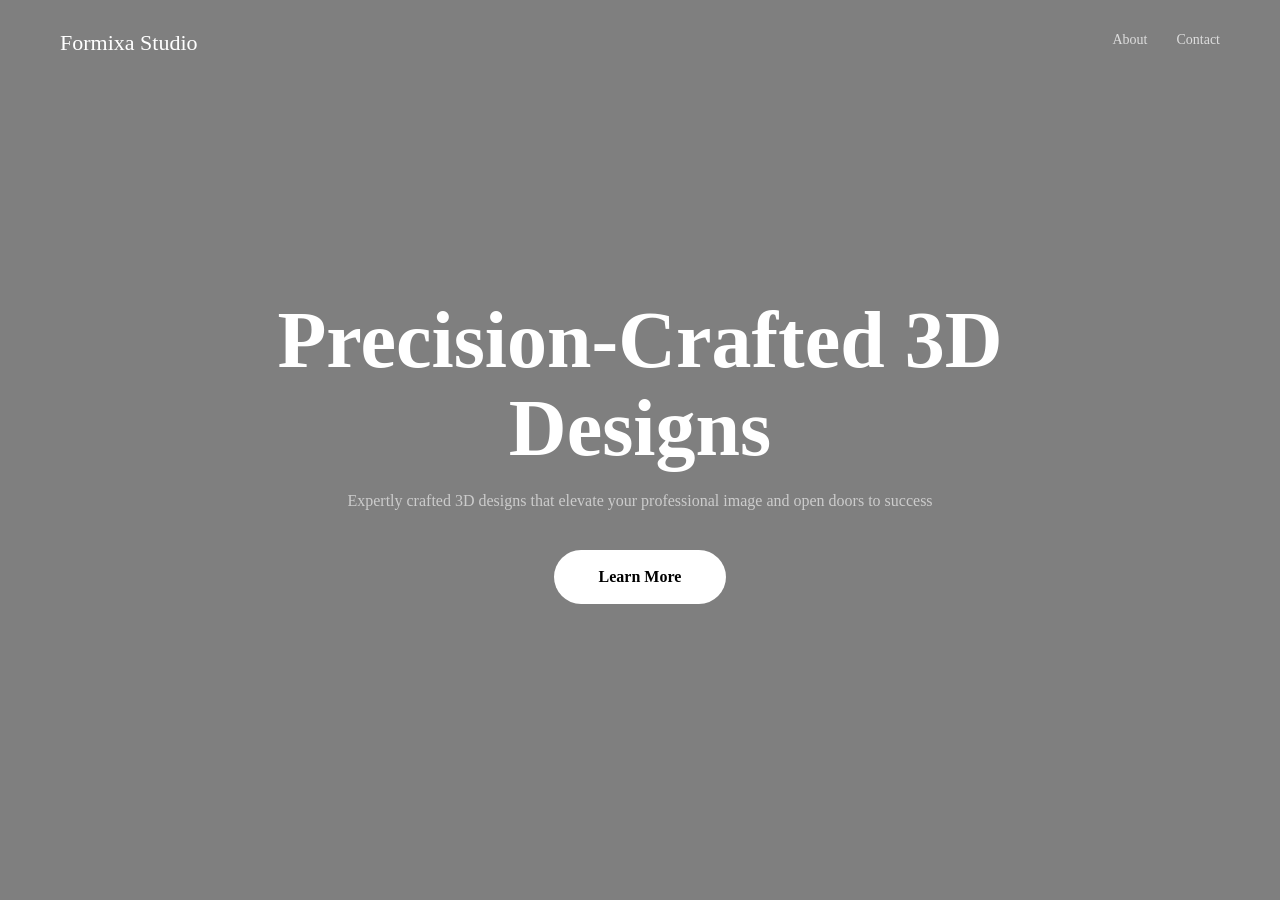
==== index.html @ 7e994969 "Update index.html" ====
<!DOCTYPE html>
<html lang="en">
<head>
<meta charset="UTF-8">
<meta name="viewport" content="width=device-width, initial-scale=1.0">
<title>Formixa Studio</title>

<style>
* {
    margin: 0;
    padding: 0;
    box-sizing: border-box;
}

body {
    font-family: 'Georgia', serif;
    color: white;
}

/* NAVBAR */
nav {
    position: absolute;
    top: 0;
    width: 100%;
    padding: 30px 60px;
    display: flex;
    justify-content: space-between;
    z-index: 10;
}

nav h1 {
    font-size: 22px;
    font-weight: 400;
}

nav a {
    margin-left: 25px;
    text-decoration: none;
    color: #ddd;
    font-size: 14px;
}

/* HERO SECTION */
.hero {
    height: 100vh;
    background: url("https://images.unsplash.com/photo-1618005182384-a83a8bd57fbe") no-repeat center/cover;
    position: relative;
}

/* Overlay عشان اللون الغامق */
.hero::after {
    content: "";
    position: absolute;
    inset: 0;
    background: rgba(0,0,0,0.5);
}

/* CONTENT */
.content {
    position: relative;
    z-index: 2;
    height: 100%;
    display: flex;
    flex-direction: column;
    justify-content: center;
    align-items: center;
    text-align: center;

    padding: 20px;
}

.content h2 {
    font-size: 80px;
    line-height: 1.1;
    max-width: 900px;
}

.content p {
    margin-top: 20px;
    color: #ccc;
    font-size: 16px;
}

/* BUTTON */
.btn {
    margin-top: 40px;
    padding: 18px 45px;
    background: white;
    color: black;
    border-radius: 40px;
    text-decoration: none;
    font-weight: bold;
    transition: 0.3s;
}

.btn:hover {
    background: #ddd;
}
</style>

</head>

<body>

<nav>
    <h1>Formixa Studio</h1>

    <div>
        <a href="#">About</a>
        <a href="#">Contact</a>
    </div>
</nav>

<section class="hero">
    <div class="content">
        <h2>Precision-Crafted 3D Designs</h2>
        <p>Expertly crafted 3D designs that elevate your professional image and open doors to success</p>
        <a href="#" class="btn">Learn More</a>
    </div>
</section>

</body>
</html>
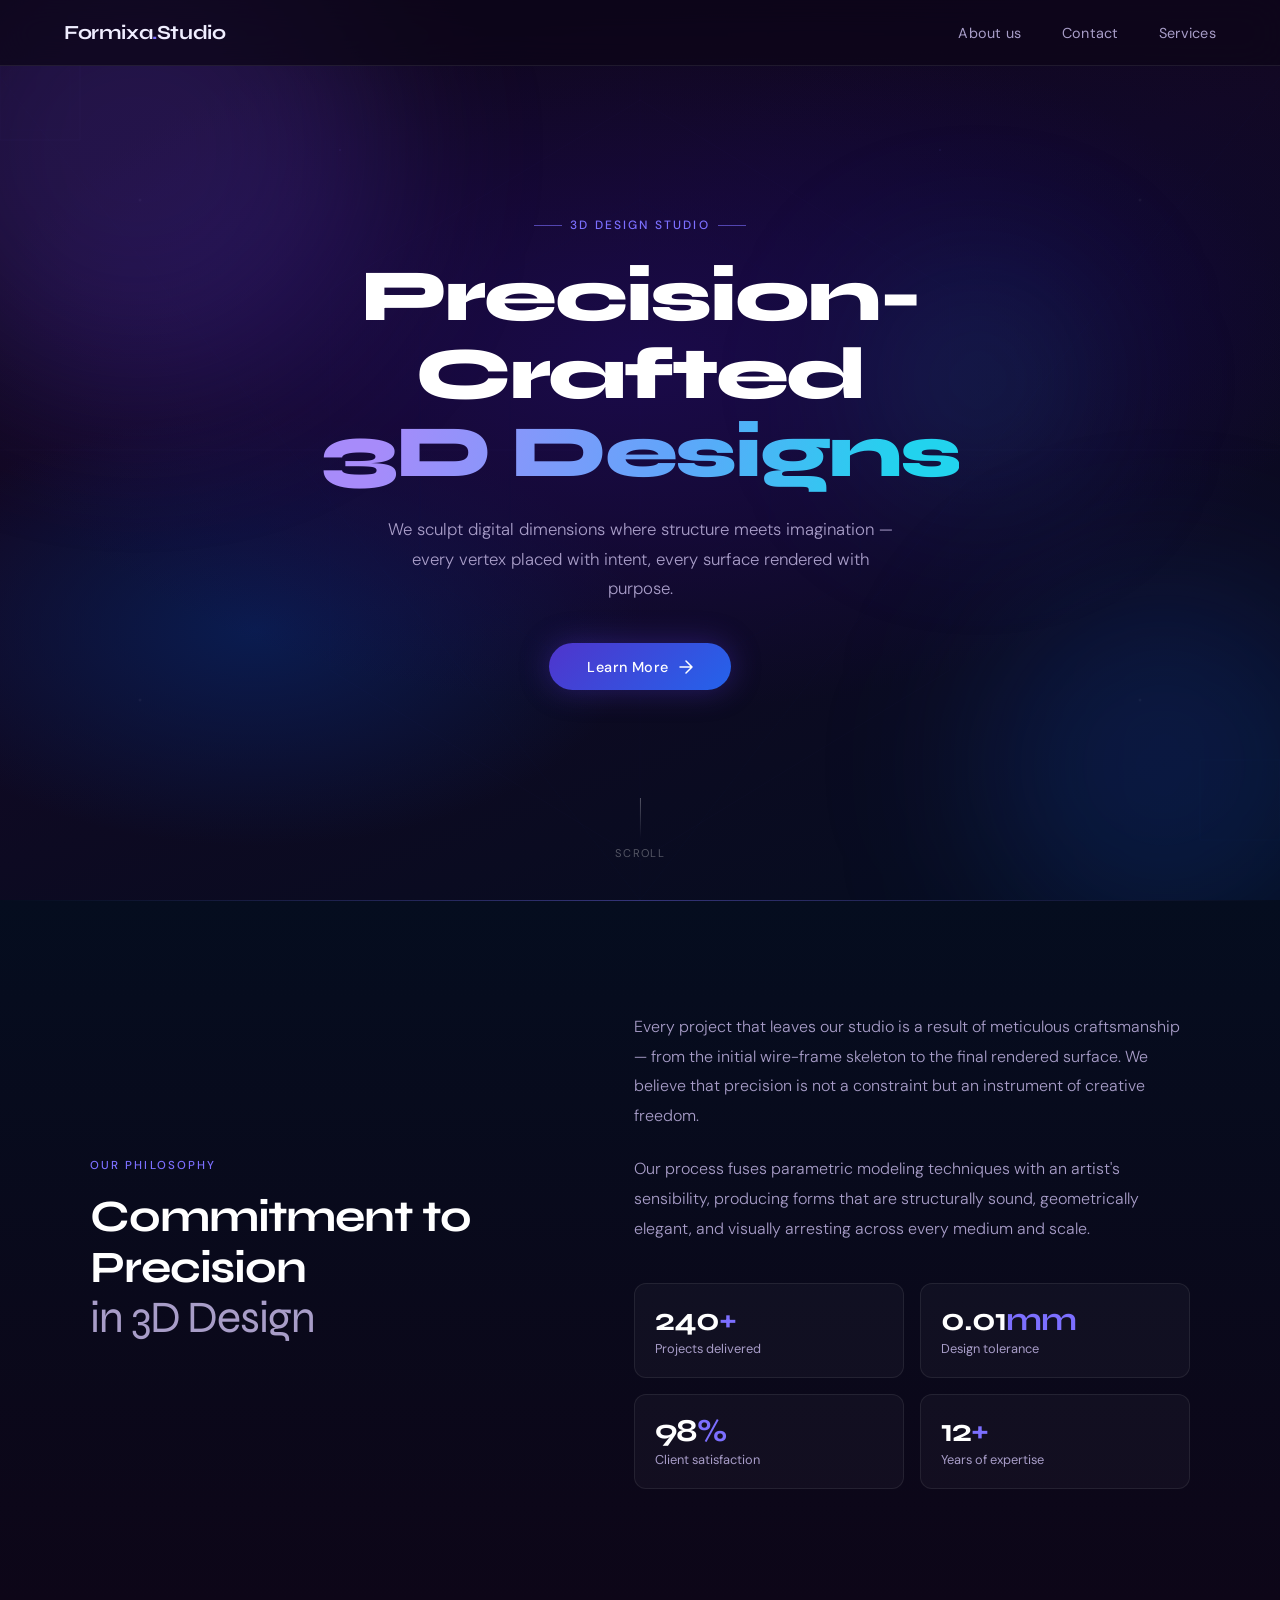
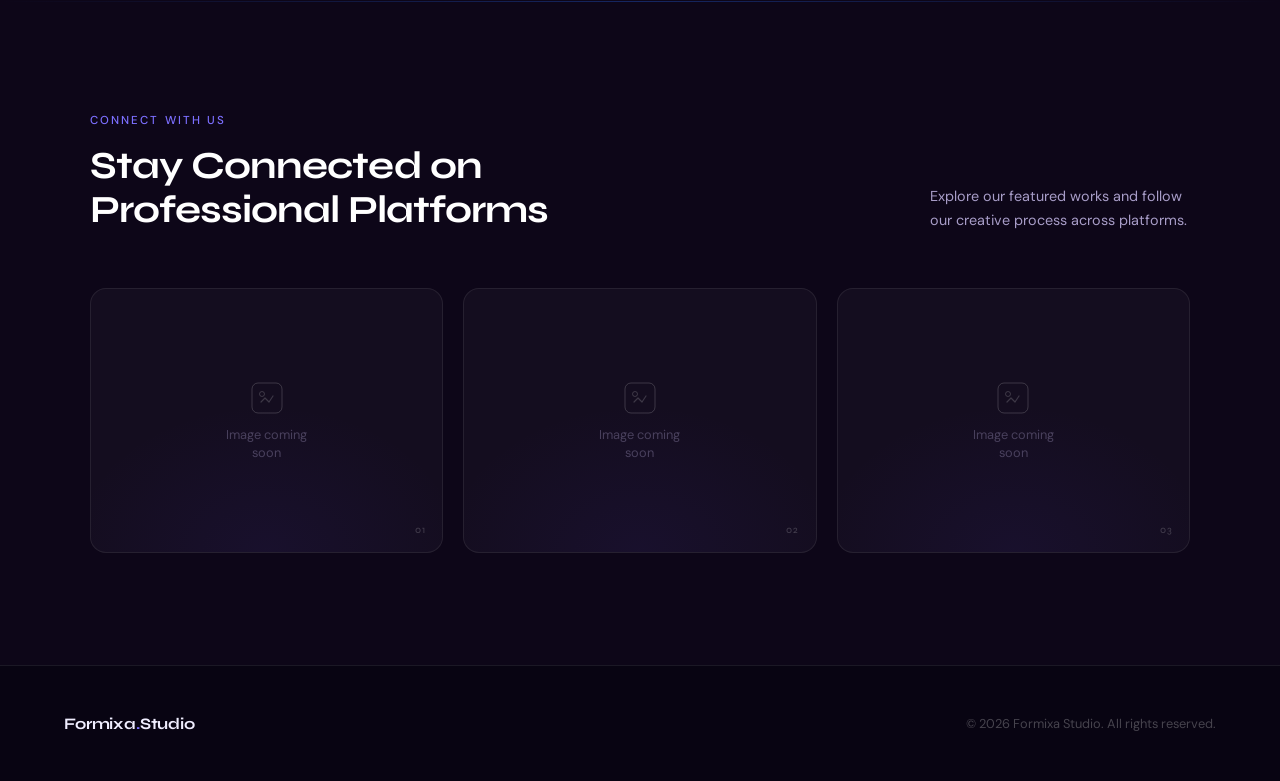
==== commit b21ec1f2: "Update index.html" ====
--- a/index.html
+++ b/index.html
@@ -4,120 +4,676 @@
 <meta charset="UTF-8">
 <meta name="viewport" content="width=device-width, initial-scale=1.0">
 <title>Formixa Studio</title>
-
+<link rel="preconnect" href="https://fonts.googleapis.com">
+<link href="https://fonts.googleapis.com/css2?family=Syne:wght@400;500;600;700;800&family=DM+Sans:ital,wght@0,300;0,400;0,500;1,300&display=swap" rel="stylesheet">
 <style>
-* {
-    margin: 0;
-    padding: 0;
-    box-sizing: border-box;
-}
-
-body {
-    font-family: 'Georgia', serif;
-    color: white;
-}
-
-/* NAVBAR */
-nav {
-    position: absolute;
-    top: 0;
+  *, *::before, *::after { box-sizing: border-box; margin: 0; padding: 0; }
+
+  :root {
+    --purple-900: #0d0618;
+    --purple-800: #160b2e;
+    --purple-700: #1e0f42;
+    --blue-900: #020b1a;
+    --blue-700: #0a1c3a;
+    --blue-500: #0f3060;
+    --accent-blue: #2463eb;
+    --accent-violet: #7c3aed;
+    --accent-teal: #0891b2;
+    --text-light: #f0eeff;
+    --text-mid: #a89dc8;
+    --text-dark: #1a1028;
+    --border-dim: rgba(255,255,255,0.08);
+    --ff-display: 'Syne', sans-serif;
+    --ff-body: 'DM Sans', sans-serif;
+  }
+
+  html { scroll-behavior: smooth; }
+
+  body {
+    font-family: var(--ff-body);
+    background: var(--purple-900);
+    color: var(--text-light);
+    overflow-x: hidden;
+  }
+
+  /* ── NAV ─────────────────────────────────── */
+  nav {
+    position: fixed;
+    top: 0; left: 0; right: 0;
+    z-index: 100;
+    display: flex;
+    align-items: center;
+    justify-content: space-between;
+    padding: 1.25rem 4rem;
+    background: rgba(13,6,24,0.75);
+    backdrop-filter: blur(18px);
+    -webkit-backdrop-filter: blur(18px);
+    border-bottom: 0.5px solid var(--border-dim);
+  }
+
+  .logo {
+    font-family: var(--ff-display);
+    font-size: 1.25rem;
+    font-weight: 700;
+    letter-spacing: -0.02em;
+    color: var(--text-light);
+    text-decoration: none;
+  }
+  .logo span { color: #7c6fff; }
+
+  .nav-links {
+    display: flex;
+    gap: 2.5rem;
+    list-style: none;
+  }
+  .nav-links a {
+    font-family: var(--ff-body);
+    font-size: 0.9rem;
+    font-weight: 400;
+    color: var(--text-mid);
+    text-decoration: none;
+    letter-spacing: 0.02em;
+    transition: color 0.2s;
+  }
+  .nav-links a:hover { color: var(--text-light); }
+
+  .nav-toggle {
+    display: none;
+    flex-direction: column;
+    gap: 5px;
+    cursor: pointer;
+    background: none;
+    border: none;
+    padding: 4px;
+  }
+  .nav-toggle span {
+    display: block;
+    width: 24px;
+    height: 1.5px;
+    background: var(--text-light);
+    border-radius: 2px;
+    transition: all 0.3s;
+  }
+
+  /* ── HERO ─────────────────────────────────── */
+  .hero {
+    position: relative;
+    min-height: 100vh;
+    display: flex;
+    align-items: center;
+    justify-content: center;
+    text-align: center;
+    overflow: hidden;
+  }
+
+  .hero-bg {
+    position: absolute;
+    inset: 0;
+    background:
+      radial-gradient(ellipse 80% 60% at 50% 40%, #1a0a4a 0%, transparent 65%),
+      radial-gradient(ellipse 50% 40% at 20% 70%, #0a1c50 0%, transparent 60%),
+      radial-gradient(ellipse 60% 50% at 80% 30%, #0f0830 0%, transparent 55%),
+      linear-gradient(160deg, #0d0618 0%, #120824 40%, #050d1f 100%);
+  }
+
+  /* Geometric lines */
+  .hero-geo {
+    position: absolute;
+    inset: 0;
+    overflow: hidden;
+    pointer-events: none;
+  }
+  .hero-geo svg {
+    position: absolute;
+    inset: 0;
     width: 100%;
-    padding: 30px 60px;
-    display: flex;
-    justify-content: space-between;
-    z-index: 10;
-}
-
-nav h1 {
-    font-size: 22px;
-    font-weight: 400;
-}
-
-nav a {
-    margin-left: 25px;
-    text-decoration: none;
-    color: #ddd;
-    font-size: 14px;
-}
-
-/* HERO SECTION */
-.hero {
-    height: 100vh;
-    background: url("https://images.unsplash.com/photo-1618005182384-a83a8bd57fbe") no-repeat center/cover;
-    position: relative;
-}
-
-/* Overlay عشان اللون الغامق */
-.hero::after {
-    content: "";
-    position: absolute;
-    inset: 0;
-    background: rgba(0,0,0,0.5);
-}
-
-/* CONTENT */
-.content {
+    height: 100%;
+    opacity: 0.3;
+  }
+
+  /* Floating orbs */
+  .orb {
+    position: absolute;
+    border-radius: 50%;
+    filter: blur(80px);
+    animation: drift 12s ease-in-out infinite alternate;
+  }
+  .orb-1 { width: 480px; height: 480px; background: rgba(99,60,210,0.25); top: -10%; left: -8%; animation-duration: 14s; }
+  .orb-2 { width: 360px; height: 360px; background: rgba(20,80,200,0.2); bottom: -5%; right: -5%; animation-duration: 10s; }
+  .orb-3 { width: 220px; height: 220px; background: rgba(8,145,178,0.15); top: 30%; right: 15%; animation-duration: 16s; }
+
+  @keyframes drift {
+    0%   { transform: translate(0, 0) scale(1); }
+    100% { transform: translate(30px, 20px) scale(1.08); }
+  }
+
+  .hero-content {
     position: relative;
     z-index: 2;
-    height: 100%;
+    max-width: 820px;
+    padding: 0 2rem;
+    animation: fadeUp 1s ease both;
+  }
+
+  @keyframes fadeUp {
+    from { opacity: 0; transform: translateY(28px); }
+    to   { opacity: 1; transform: translateY(0); }
+  }
+
+  .hero-eyebrow {
+    display: inline-flex;
+    align-items: center;
+    gap: 8px;
+    font-size: 0.75rem;
+    font-weight: 500;
+    letter-spacing: 0.18em;
+    text-transform: uppercase;
+    color: #7c6fff;
+    margin-bottom: 1.5rem;
+    animation: fadeUp 1s 0.1s ease both;
+  }
+  .hero-eyebrow::before, .hero-eyebrow::after {
+    content: '';
+    display: block;
+    width: 28px;
+    height: 1px;
+    background: #7c6fff;
+    opacity: 0.6;
+  }
+
+  .hero h1 {
+    font-family: var(--ff-display);
+    font-size: clamp(2.4rem, 6vw, 4.6rem);
+    font-weight: 800;
+    line-height: 1.06;
+    letter-spacing: -0.03em;
+    color: #fff;
+    margin-bottom: 1.5rem;
+    animation: fadeUp 1s 0.2s ease both;
+  }
+  .hero h1 em {
+    font-style: normal;
+    background: linear-gradient(105deg, #a78bfa 10%, #60a5fa 55%, #22d3ee 90%);
+    -webkit-background-clip: text;
+    -webkit-text-fill-color: transparent;
+    background-clip: text;
+  }
+
+  .hero p {
+    font-size: 1.05rem;
+    font-weight: 300;
+    color: var(--text-mid);
+    max-width: 520px;
+    margin: 0 auto 2.5rem;
+    line-height: 1.75;
+    animation: fadeUp 1s 0.3s ease both;
+  }
+
+  .btn-primary {
+    display: inline-flex;
+    align-items: center;
+    gap: 10px;
+    padding: 0.9rem 2.4rem;
+    background: linear-gradient(135deg, #4f35cc 0%, #2463eb 100%);
+    color: #fff;
+    font-family: var(--ff-body);
+    font-size: 0.9rem;
+    font-weight: 500;
+    letter-spacing: 0.03em;
+    border: none;
+    border-radius: 100px;
+    cursor: pointer;
+    text-decoration: none;
+    position: relative;
+    overflow: hidden;
+    transition: transform 0.2s, box-shadow 0.2s;
+    box-shadow: 0 0 30px rgba(79,53,204,0.4);
+    animation: fadeUp 1s 0.4s ease both;
+  }
+  .btn-primary::after {
+    content: '';
+    position: absolute;
+    inset: 0;
+    background: rgba(255,255,255,0);
+    transition: background 0.2s;
+  }
+  .btn-primary:hover { transform: translateY(-2px); box-shadow: 0 4px 40px rgba(79,53,204,0.6); }
+  .btn-primary:hover::after { background: rgba(255,255,255,0.07); }
+  .btn-primary svg { transition: transform 0.2s; }
+  .btn-primary:hover svg { transform: translateX(3px); }
+
+  /* scroll indicator */
+  .scroll-hint {
+    position: absolute;
+    bottom: 2.5rem;
+    left: 50%;
+    transform: translateX(-50%);
     display: flex;
     flex-direction: column;
+    align-items: center;
+    gap: 8px;
+    font-size: 0.7rem;
+    letter-spacing: 0.12em;
+    text-transform: uppercase;
+    color: rgba(255,255,255,0.3);
+  }
+  .scroll-hint-line {
+    width: 1px;
+    height: 40px;
+    background: linear-gradient(to bottom, rgba(255,255,255,0.3), transparent);
+    animation: scrollLine 2s ease-in-out infinite;
+  }
+  @keyframes scrollLine {
+    0%,100% { transform: scaleY(1); opacity: 1; }
+    50%      { transform: scaleY(0.4); opacity: 0.4; }
+  }
+
+  /* ── PRECISION SECTION ─────────────────────── */
+  .precision {
+    padding: 7rem 4rem;
+    background: linear-gradient(180deg, #050d1f 0%, #0d0618 100%);
+    position: relative;
+  }
+  .precision::before {
+    content: '';
+    position: absolute;
+    top: 0; left: 0; right: 0;
+    height: 1px;
+    background: linear-gradient(90deg, transparent, rgba(124,111,255,0.4), transparent);
+  }
+
+  .precision-inner {
+    max-width: 1100px;
+    margin: 0 auto;
+    display: grid;
+    grid-template-columns: 1fr 1.2fr;
+    gap: 5rem;
+    align-items: center;
+  }
+
+  .precision-label {
+    font-size: 0.72rem;
+    letter-spacing: 0.18em;
+    text-transform: uppercase;
+    color: #7c6fff;
+    font-weight: 500;
+    margin-bottom: 1.2rem;
+  }
+
+  .precision h2 {
+    font-family: var(--ff-display);
+    font-size: clamp(1.9rem, 3.5vw, 3rem);
+    font-weight: 700;
+    line-height: 1.12;
+    letter-spacing: -0.025em;
+    color: #fff;
+  }
+  .precision h2 span {
+    display: block;
+    color: var(--text-mid);
+    font-weight: 400;
+  }
+
+  .precision-right p {
+    font-size: 1rem;
+    font-weight: 300;
+    color: var(--text-mid);
+    line-height: 1.85;
+    margin-bottom: 1.5rem;
+  }
+
+  .precision-stats {
+    display: grid;
+    grid-template-columns: 1fr 1fr;
+    gap: 1rem;
+    margin-top: 2.5rem;
+  }
+
+  .stat-card {
+    background: rgba(255,255,255,0.03);
+    border: 0.5px solid var(--border-dim);
+    border-radius: 12px;
+    padding: 1.25rem;
+  }
+  .stat-card .stat-num {
+    font-family: var(--ff-display);
+    font-size: 2rem;
+    font-weight: 700;
+    color: #fff;
+    letter-spacing: -0.03em;
+    line-height: 1;
+    margin-bottom: 4px;
+  }
+  .stat-card .stat-num span { color: #7c6fff; }
+  .stat-card .stat-label {
+    font-size: 0.8rem;
+    color: var(--text-mid);
+    font-weight: 400;
+  }
+
+  /* ── GALLERY ───────────────────────────────── */
+  .gallery {
+    padding: 7rem 4rem;
+    background: var(--purple-900);
+    position: relative;
+  }
+  .gallery::before {
+    content: '';
+    position: absolute;
+    top: 0; left: 0; right: 0;
+    height: 1px;
+    background: linear-gradient(90deg, transparent, rgba(36,99,235,0.35), transparent);
+  }
+
+  .gallery-header {
+    max-width: 1100px;
+    margin: 0 auto 3.5rem;
+    display: flex;
+    align-items: flex-end;
+    justify-content: space-between;
+    gap: 2rem;
+    flex-wrap: wrap;
+  }
+
+  .gallery-header-left .section-label {
+    font-size: 0.72rem;
+    letter-spacing: 0.18em;
+    text-transform: uppercase;
+    color: #7c6fff;
+    font-weight: 500;
+    margin-bottom: 1rem;
+  }
+  .gallery-header h2 {
+    font-family: var(--ff-display);
+    font-size: clamp(1.6rem, 3vw, 2.4rem);
+    font-weight: 700;
+    letter-spacing: -0.025em;
+    line-height: 1.15;
+    color: #fff;
+    max-width: 480px;
+  }
+
+  .gallery-sub {
+    font-size: 0.9rem;
+    color: var(--text-mid);
+    max-width: 260px;
+    line-height: 1.7;
+  }
+
+  .gallery-grid {
+    max-width: 1100px;
+    margin: 0 auto;
+    display: grid;
+    grid-template-columns: repeat(3, 1fr);
+    gap: 1.25rem;
+  }
+
+  .gallery-card {
+    border-radius: 16px;
+    overflow: hidden;
+    background: rgba(255,255,255,0.03);
+    border: 0.5px solid var(--border-dim);
+    aspect-ratio: 4/3;
+    display: flex;
+    flex-direction: column;
+    align-items: center;
     justify-content: center;
-    align-items: center;
+    position: relative;
+    transition: border-color 0.3s, transform 0.3s;
+    cursor: pointer;
+  }
+  .gallery-card:hover {
+    border-color: rgba(124,111,255,0.35);
+    transform: translateY(-4px);
+  }
+  .gallery-card:hover .upload-icon { opacity: 0.8; }
+
+  .gallery-card-bg {
+    position: absolute;
+    inset: 0;
+    background:
+      radial-gradient(ellipse 80% 80% at 50% 100%, rgba(79,53,204,0.08) 0%, transparent 70%);
+  }
+
+  .upload-icon {
+    position: relative;
+    z-index: 1;
+    display: flex;
+    flex-direction: column;
+    align-items: center;
+    gap: 10px;
+    opacity: 0.35;
+    transition: opacity 0.3s;
+  }
+  .upload-icon svg { width: 36px; height: 36px; }
+  .upload-icon p {
+    font-size: 0.8rem;
+    color: var(--text-mid);
     text-align: center;
-
-    padding: 20px;
-}
-
-.content h2 {
-    font-size: 80px;
-    line-height: 1.1;
-    max-width: 900px;
-}
-
-.content p {
-    margin-top: 20px;
-    color: #ccc;
-    font-size: 16px;
-}
-
-/* BUTTON */
-.btn {
-    margin-top: 40px;
-    padding: 18px 45px;
-    background: white;
-    color: black;
-    border-radius: 40px;
-    text-decoration: none;
-    font-weight: bold;
-    transition: 0.3s;
-}
-
-.btn:hover {
-    background: #ddd;
-}
+    line-height: 1.4;
+  }
+
+  .gallery-card-num {
+    position: absolute;
+    bottom: 1rem;
+    right: 1rem;
+    font-family: var(--ff-display);
+    font-size: 0.65rem;
+    letter-spacing: 0.12em;
+    color: rgba(255,255,255,0.2);
+  }
+
+  /* ── FOOTER ───────────────────────────────── */
+  footer {
+    padding: 3rem 4rem;
+    border-top: 0.5px solid var(--border-dim);
+    display: flex;
+    align-items: center;
+    justify-content: space-between;
+    flex-wrap: wrap;
+    gap: 1rem;
+    background: #080412;
+  }
+  .footer-logo {
+    font-family: var(--ff-display);
+    font-size: 1rem;
+    font-weight: 700;
+    color: var(--text-light);
+    letter-spacing: -0.01em;
+  }
+  .footer-logo span { color: #7c6fff; }
+  footer p {
+    font-size: 0.8rem;
+    color: rgba(255,255,255,0.25);
+  }
+
+  /* ── RESPONSIVE ─────────────────────────────── */
+  @media (max-width: 900px) {
+    nav { padding: 1.1rem 2rem; }
+    .nav-links { display: none; flex-direction: column; position: fixed; top: 60px; left: 0; right: 0; background: rgba(13,6,24,0.97); padding: 2rem; gap: 1.5rem; border-bottom: 0.5px solid var(--border-dim); }
+    .nav-links.open { display: flex; }
+    .nav-toggle { display: flex; }
+    .precision { padding: 5rem 2rem; }
+    .precision-inner { grid-template-columns: 1fr; gap: 3rem; }
+    .gallery { padding: 5rem 2rem; }
+    .gallery-grid { grid-template-columns: 1fr 1fr; }
+    .gallery-header { flex-direction: column; align-items: flex-start; }
+    .gallery-sub { max-width: 100%; }
+    footer { padding: 2.5rem 2rem; }
+  }
+
+  @media (max-width: 600px) {
+    .gallery-grid { grid-template-columns: 1fr; }
+    .precision-stats { grid-template-columns: 1fr 1fr; }
+    footer { flex-direction: column; text-align: center; }
+  }
 </style>
-
 </head>
-
 <body>
 
+<!-- NAV -->
 <nav>
-    <h1>Formixa Studio</h1>
-
-    <div>
-        <a href="#">About</a>
-        <a href="#">Contact</a>
+  <a href="#" class="logo">Formixa<span>.</span>Studio</a>
+  <ul class="nav-links" id="navLinks">
+    <li><a href="#">About us</a></li>
+    <li><a href="#">Contact</a></li>
+    <li><a href="#">Services</a></li>
+  </ul>
+  <button class="nav-toggle" id="navToggle" aria-label="Toggle menu">
+    <span></span><span></span><span></span>
+  </button>
+</nav>
+
+<!-- HERO -->
+<section class="hero">
+  <div class="hero-bg"></div>
+  <div class="hero-geo">
+    <svg viewBox="0 0 1400 900" preserveAspectRatio="xMidYMid slice" fill="none" xmlns="http://www.w3.org/2000/svg">
+      <!-- geometric grid lines -->
+      <line x1="0" y1="450" x2="1400" y2="450" stroke="rgba(124,111,255,0.18)" stroke-width="0.5"/>
+      <line x1="700" y1="0" x2="700" y2="900" stroke="rgba(124,111,255,0.12)" stroke-width="0.5"/>
+      <!-- diagonal lines -->
+      <line x1="0" y1="0" x2="700" y2="900" stroke="rgba(36,99,235,0.12)" stroke-width="0.5"/>
+      <line x1="1400" y1="0" x2="700" y2="900" stroke="rgba(36,99,235,0.12)" stroke-width="0.5"/>
+      <!-- concentric hexagons -->
+      <polygon points="700,100 1010,290 1010,670 700,860 390,670 390,290" stroke="rgba(124,111,255,0.12)" stroke-width="0.5"/>
+      <polygon points="700,200 920,325 920,575 700,700 480,575 480,325" stroke="rgba(36,99,235,0.1)" stroke-width="0.5"/>
+      <polygon points="700,300 830,375 830,520 700,590 570,520 570,375" stroke="rgba(8,145,178,0.1)" stroke-width="0.5"/>
+      <!-- corner accents -->
+      <rect x="60" y="60" width="80" height="80" stroke="rgba(124,111,255,0.2)" stroke-width="0.5" fill="none"/>
+      <rect x="70" y="70" width="60" height="60" stroke="rgba(124,111,255,0.1)" stroke-width="0.5" fill="none"/>
+      <rect x="1260" y="760" width="80" height="80" stroke="rgba(36,99,235,0.2)" stroke-width="0.5" fill="none"/>
+      <!-- dots grid -->
+      <circle cx="200" cy="200" r="1.5" fill="rgba(255,255,255,0.15)"/>
+      <circle cx="1200" cy="200" r="1.5" fill="rgba(255,255,255,0.15)"/>
+      <circle cx="200" cy="700" r="1.5" fill="rgba(255,255,255,0.15)"/>
+      <circle cx="1200" cy="700" r="1.5" fill="rgba(255,255,255,0.15)"/>
+      <circle cx="400" cy="150" r="1" fill="rgba(124,111,255,0.3)"/>
+      <circle cx="1000" cy="150" r="1" fill="rgba(124,111,255,0.3)"/>
+    </svg>
+  </div>
+
+  <div class="orb orb-1"></div>
+  <div class="orb orb-2"></div>
+  <div class="orb orb-3"></div>
+
+  <div class="hero-content">
+    <div class="hero-eyebrow">3D Design Studio</div>
+    <h1>Precision-Crafted<br><em>3D Designs</em></h1>
+    <p>We sculpt digital dimensions where structure meets imagination — every vertex placed with intent, every surface rendered with purpose.</p>
+    <a href="#precision" class="btn-primary">
+      Learn More
+      <svg width="14" height="14" viewBox="0 0 14 14" fill="none">
+        <path d="M1 7h12M7 1l6 6-6 6" stroke="white" stroke-width="1.5" stroke-linecap="round" stroke-linejoin="round"/>
+      </svg>
+    </a>
+  </div>
+
+  <div class="scroll-hint">
+    <div class="scroll-hint-line"></div>
+    Scroll
+  </div>
+</section>
+
+<!-- PRECISION -->
+<section class="precision" id="precision">
+  <div class="precision-inner">
+    <div class="precision-left">
+      <p class="precision-label">Our philosophy</p>
+      <h2>
+        Commitment to Precision
+        <span>in 3D Design</span>
+      </h2>
     </div>
-</nav>
-
-<section class="hero">
-    <div class="content">
-        <h2>Precision-Crafted 3D Designs</h2>
-        <p>Expertly crafted 3D designs that elevate your professional image and open doors to success</p>
-        <a href="#" class="btn">Learn More</a>
+    <div class="precision-right">
+      <p>Every project that leaves our studio is a result of meticulous craftsmanship — from the initial wire-frame skeleton to the final rendered surface. We believe that precision is not a constraint but an instrument of creative freedom.</p>
+      <p>Our process fuses parametric modeling techniques with an artist's sensibility, producing forms that are structurally sound, geometrically elegant, and visually arresting across every medium and scale.</p>
+      <div class="precision-stats">
+        <div class="stat-card">
+          <div class="stat-num">240<span>+</span></div>
+          <div class="stat-label">Projects delivered</div>
+        </div>
+        <div class="stat-card">
+          <div class="stat-num">0.01<span>mm</span></div>
+          <div class="stat-label">Design tolerance</div>
+        </div>
+        <div class="stat-card">
+          <div class="stat-num">98<span>%</span></div>
+          <div class="stat-label">Client satisfaction</div>
+        </div>
+        <div class="stat-card">
+          <div class="stat-num">12<span>+</span></div>
+          <div class="stat-label">Years of expertise</div>
+        </div>
+      </div>
     </div>
+  </div>
 </section>
 
+<!-- GALLERY -->
+<section class="gallery" id="gallery">
+  <div class="gallery-header">
+    <div class="gallery-header-left">
+      <p class="section-label">Connect with us</p>
+      <h2>Stay Connected on Professional Platforms</h2>
+    </div>
+    <p class="gallery-sub">Explore our featured works and follow our creative process across platforms.</p>
+  </div>
+
+  <div class="gallery-grid">
+    <div class="gallery-card">
+      <div class="gallery-card-bg"></div>
+      <div class="upload-icon">
+        <svg viewBox="0 0 36 36" fill="none" xmlns="http://www.w3.org/2000/svg">
+          <rect x="3" y="3" width="30" height="30" rx="6" stroke="rgba(255,255,255,0.5)" stroke-width="1"/>
+          <path d="M12 22l4-4 4 4 4-6" stroke="rgba(255,255,255,0.5)" stroke-width="1.2" stroke-linecap="round" stroke-linejoin="round"/>
+          <circle cx="13" cy="14" r="2.5" stroke="rgba(255,255,255,0.5)" stroke-width="1"/>
+        </svg>
+        <p>Image coming<br>soon</p>
+      </div>
+      <span class="gallery-card-num">01</span>
+    </div>
+    <div class="gallery-card">
+      <div class="gallery-card-bg"></div>
+      <div class="upload-icon">
+        <svg viewBox="0 0 36 36" fill="none" xmlns="http://www.w3.org/2000/svg">
+          <rect x="3" y="3" width="30" height="30" rx="6" stroke="rgba(255,255,255,0.5)" stroke-width="1"/>
+          <path d="M12 22l4-4 4 4 4-6" stroke="rgba(255,255,255,0.5)" stroke-width="1.2" stroke-linecap="round" stroke-linejoin="round"/>
+          <circle cx="13" cy="14" r="2.5" stroke="rgba(255,255,255,0.5)" stroke-width="1"/>
+        </svg>
+        <p>Image coming<br>soon</p>
+      </div>
+      <span class="gallery-card-num">02</span>
+    </div>
+    <div class="gallery-card">
+      <div class="gallery-card-bg"></div>
+      <div class="upload-icon">
+        <svg viewBox="0 0 36 36" fill="none" xmlns="http://www.w3.org/2000/svg">
+          <rect x="3" y="3" width="30" height="30" rx="6" stroke="rgba(255,255,255,0.5)" stroke-width="1"/>
+          <path d="M12 22l4-4 4 4 4-6" stroke="rgba(255,255,255,0.5)" stroke-width="1.2" stroke-linecap="round" stroke-linejoin="round"/>
+          <circle cx="13" cy="14" r="2.5" stroke="rgba(255,255,255,0.5)" stroke-width="1"/>
+        </svg>
+        <p>Image coming<br>soon</p>
+      </div>
+      <span class="gallery-card-num">03</span>
+    </div>
+  </div>
+</section>
+
+<!-- FOOTER -->
+<footer>
+  <div class="footer-logo">Formixa<span>.</span>Studio</div>
+  <p>&copy; 2026 Formixa Studio. All rights reserved.</p>
+</footer>
+
+<script>
+  const toggle = document.getElementById('navToggle');
+  const links  = document.getElementById('navLinks');
+  toggle.addEventListener('click', () => links.classList.toggle('open'));
+
+  document.querySelectorAll('.nav-links a').forEach(a =>
+    a.addEventListener('click', () => links.classList.remove('open'))
+  );
+</script>
 </body>
 </html>
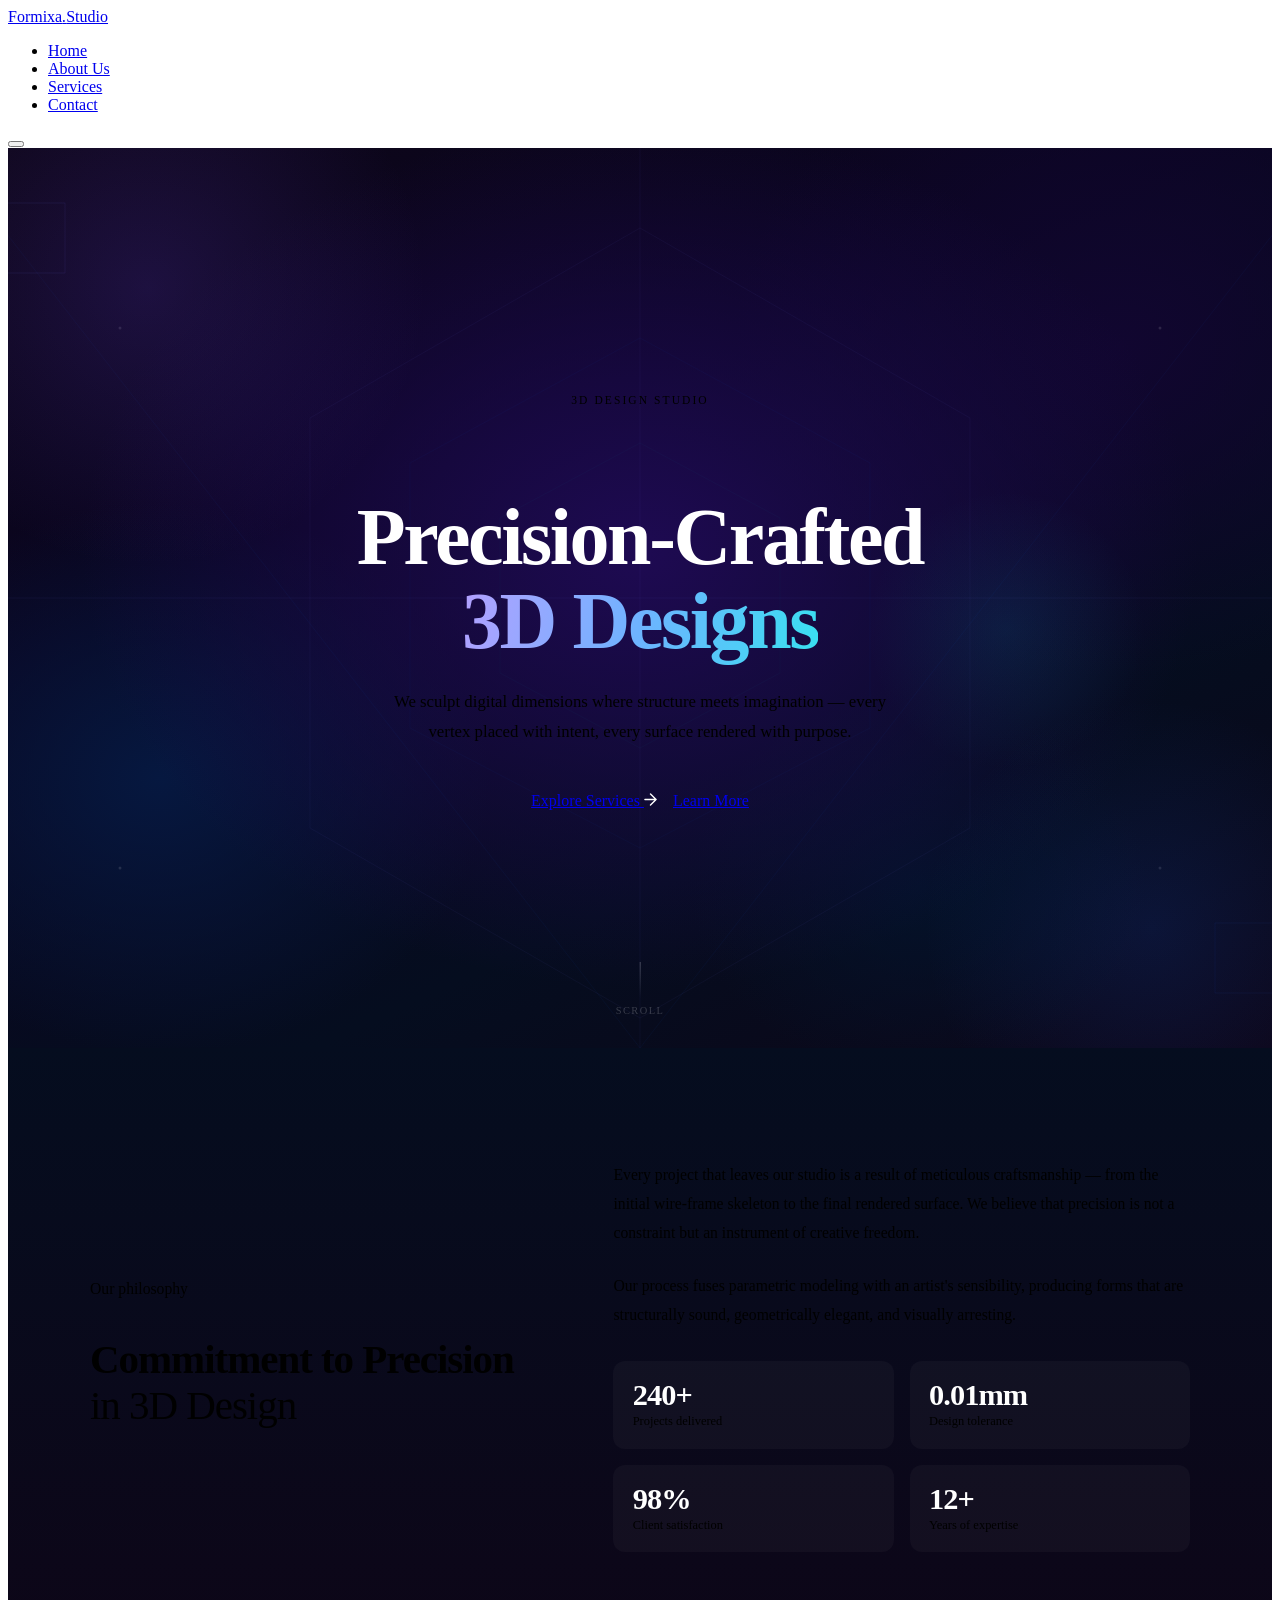
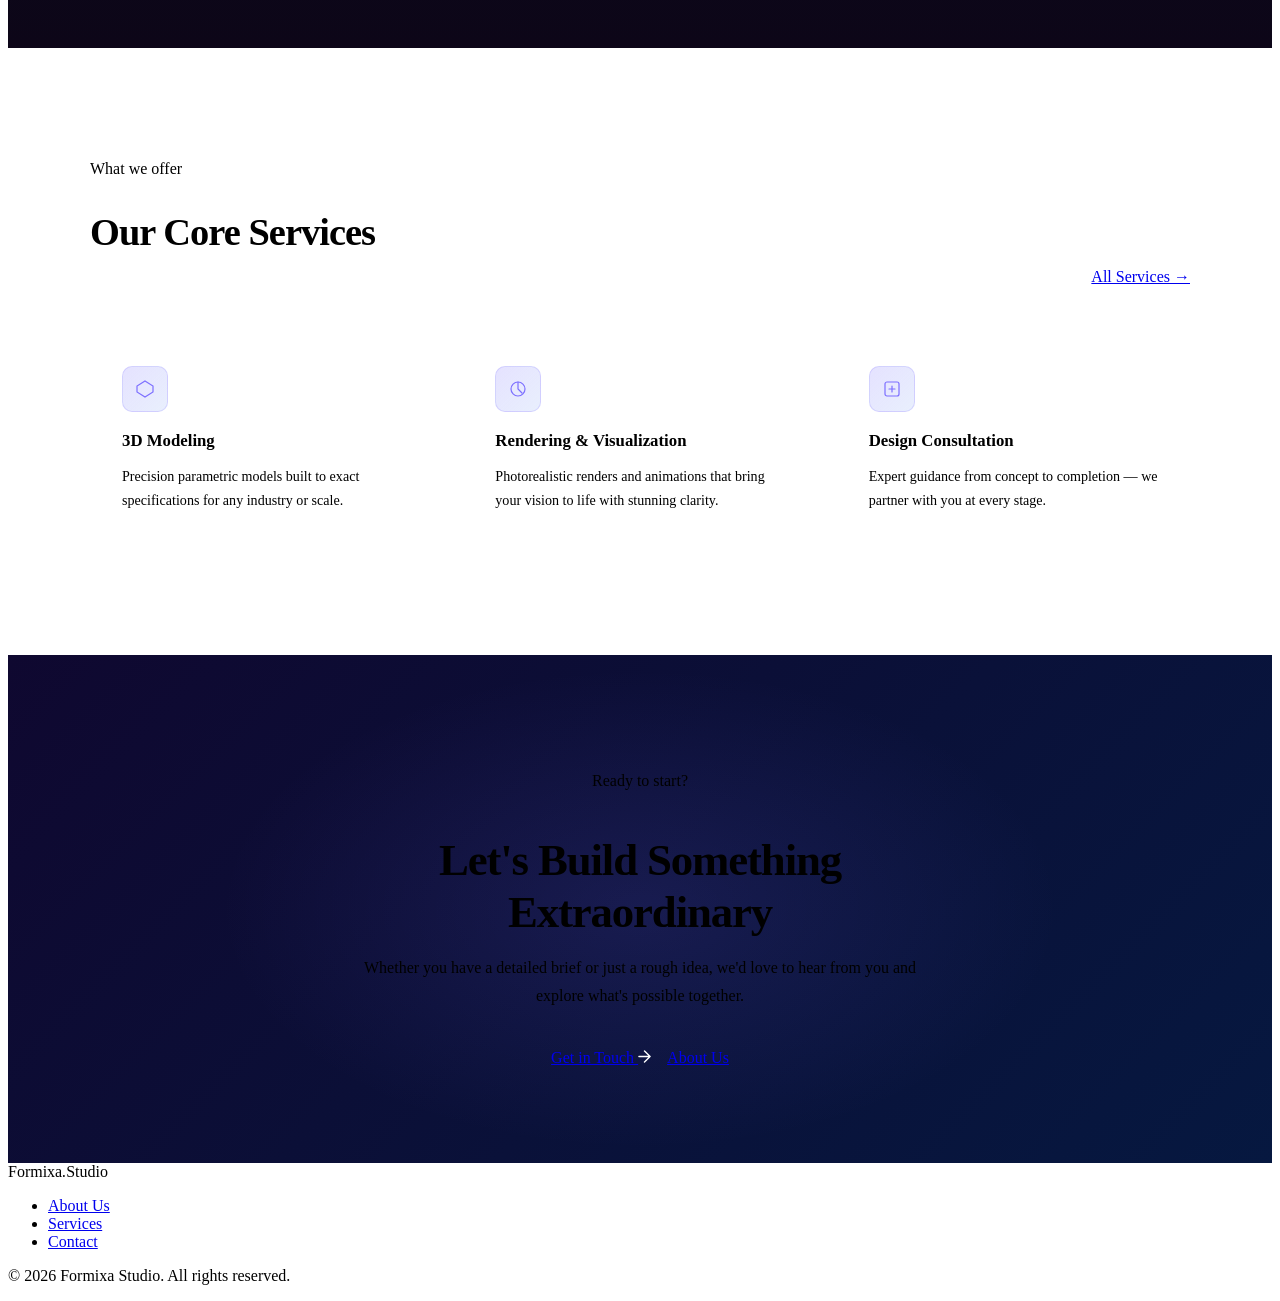
==== commit d0c37825: "Update index.html" ====
--- a/index.html
+++ b/index.html
@@ -3,523 +3,175 @@
 <head>
 <meta charset="UTF-8">
 <meta name="viewport" content="width=device-width, initial-scale=1.0">
-<title>Formixa Studio</title>
-<link rel="preconnect" href="https://fonts.googleapis.com">
-<link href="https://fonts.googleapis.com/css2?family=Syne:wght@400;500;600;700;800&family=DM+Sans:ital,wght@0,300;0,400;0,500;1,300&display=swap" rel="stylesheet">
+<title>Formixa Studio — Precision 3D Design</title>
+<link rel="stylesheet" href="style.css">
 <style>
-  *, *::before, *::after { box-sizing: border-box; margin: 0; padding: 0; }
-
-  :root {
-    --purple-900: #0d0618;
-    --purple-800: #160b2e;
-    --purple-700: #1e0f42;
-    --blue-900: #020b1a;
-    --blue-700: #0a1c3a;
-    --blue-500: #0f3060;
-    --accent-blue: #2463eb;
-    --accent-violet: #7c3aed;
-    --accent-teal: #0891b2;
-    --text-light: #f0eeff;
-    --text-mid: #a89dc8;
-    --text-dark: #1a1028;
-    --border-dim: rgba(255,255,255,0.08);
-    --ff-display: 'Syne', sans-serif;
-    --ff-body: 'DM Sans', sans-serif;
-  }
-
-  html { scroll-behavior: smooth; }
-
-  body {
-    font-family: var(--ff-body);
-    background: var(--purple-900);
-    color: var(--text-light);
-    overflow-x: hidden;
-  }
-
-  /* ── NAV ─────────────────────────────────── */
-  nav {
-    position: fixed;
-    top: 0; left: 0; right: 0;
-    z-index: 100;
-    display: flex;
-    align-items: center;
-    justify-content: space-between;
-    padding: 1.25rem 4rem;
-    background: rgba(13,6,24,0.75);
-    backdrop-filter: blur(18px);
-    -webkit-backdrop-filter: blur(18px);
-    border-bottom: 0.5px solid var(--border-dim);
-  }
-
-  .logo {
-    font-family: var(--ff-display);
-    font-size: 1.25rem;
-    font-weight: 700;
-    letter-spacing: -0.02em;
-    color: var(--text-light);
-    text-decoration: none;
-  }
-  .logo span { color: #7c6fff; }
-
-  .nav-links {
-    display: flex;
-    gap: 2.5rem;
-    list-style: none;
-  }
-  .nav-links a {
-    font-family: var(--ff-body);
-    font-size: 0.9rem;
-    font-weight: 400;
-    color: var(--text-mid);
-    text-decoration: none;
-    letter-spacing: 0.02em;
-    transition: color 0.2s;
-  }
-  .nav-links a:hover { color: var(--text-light); }
-
-  .nav-toggle {
-    display: none;
-    flex-direction: column;
-    gap: 5px;
-    cursor: pointer;
-    background: none;
-    border: none;
-    padding: 4px;
-  }
-  .nav-toggle span {
-    display: block;
-    width: 24px;
-    height: 1.5px;
-    background: var(--text-light);
-    border-radius: 2px;
-    transition: all 0.3s;
-  }
-
-  /* ── HERO ─────────────────────────────────── */
-  .hero {
-    position: relative;
-    min-height: 100vh;
-    display: flex;
-    align-items: center;
-    justify-content: center;
-    text-align: center;
-    overflow: hidden;
-  }
-
-  .hero-bg {
-    position: absolute;
-    inset: 0;
-    background:
-      radial-gradient(ellipse 80% 60% at 50% 40%, #1a0a4a 0%, transparent 65%),
-      radial-gradient(ellipse 50% 40% at 20% 70%, #0a1c50 0%, transparent 60%),
-      radial-gradient(ellipse 60% 50% at 80% 30%, #0f0830 0%, transparent 55%),
-      linear-gradient(160deg, #0d0618 0%, #120824 40%, #050d1f 100%);
-  }
-
-  /* Geometric lines */
-  .hero-geo {
-    position: absolute;
-    inset: 0;
-    overflow: hidden;
-    pointer-events: none;
-  }
-  .hero-geo svg {
-    position: absolute;
-    inset: 0;
-    width: 100%;
-    height: 100%;
-    opacity: 0.3;
-  }
-
-  /* Floating orbs */
-  .orb {
-    position: absolute;
-    border-radius: 50%;
-    filter: blur(80px);
-    animation: drift 12s ease-in-out infinite alternate;
-  }
-  .orb-1 { width: 480px; height: 480px; background: rgba(99,60,210,0.25); top: -10%; left: -8%; animation-duration: 14s; }
-  .orb-2 { width: 360px; height: 360px; background: rgba(20,80,200,0.2); bottom: -5%; right: -5%; animation-duration: 10s; }
-  .orb-3 { width: 220px; height: 220px; background: rgba(8,145,178,0.15); top: 30%; right: 15%; animation-duration: 16s; }
-
-  @keyframes drift {
-    0%   { transform: translate(0, 0) scale(1); }
-    100% { transform: translate(30px, 20px) scale(1.08); }
-  }
-
-  .hero-content {
-    position: relative;
-    z-index: 2;
-    max-width: 820px;
-    padding: 0 2rem;
-    animation: fadeUp 1s ease both;
-  }
-
-  @keyframes fadeUp {
-    from { opacity: 0; transform: translateY(28px); }
-    to   { opacity: 1; transform: translateY(0); }
-  }
-
-  .hero-eyebrow {
-    display: inline-flex;
-    align-items: center;
-    gap: 8px;
-    font-size: 0.75rem;
-    font-weight: 500;
-    letter-spacing: 0.18em;
-    text-transform: uppercase;
-    color: #7c6fff;
-    margin-bottom: 1.5rem;
-    animation: fadeUp 1s 0.1s ease both;
-  }
-  .hero-eyebrow::before, .hero-eyebrow::after {
-    content: '';
-    display: block;
-    width: 28px;
-    height: 1px;
-    background: #7c6fff;
-    opacity: 0.6;
-  }
-
-  .hero h1 {
-    font-family: var(--ff-display);
-    font-size: clamp(2.4rem, 6vw, 4.6rem);
-    font-weight: 800;
-    line-height: 1.06;
-    letter-spacing: -0.03em;
-    color: #fff;
-    margin-bottom: 1.5rem;
-    animation: fadeUp 1s 0.2s ease both;
-  }
-  .hero h1 em {
-    font-style: normal;
-    background: linear-gradient(105deg, #a78bfa 10%, #60a5fa 55%, #22d3ee 90%);
-    -webkit-background-clip: text;
-    -webkit-text-fill-color: transparent;
-    background-clip: text;
-  }
-
-  .hero p {
-    font-size: 1.05rem;
-    font-weight: 300;
-    color: var(--text-mid);
-    max-width: 520px;
-    margin: 0 auto 2.5rem;
-    line-height: 1.75;
-    animation: fadeUp 1s 0.3s ease both;
-  }
-
-  .btn-primary {
-    display: inline-flex;
-    align-items: center;
-    gap: 10px;
-    padding: 0.9rem 2.4rem;
-    background: linear-gradient(135deg, #4f35cc 0%, #2463eb 100%);
-    color: #fff;
-    font-family: var(--ff-body);
-    font-size: 0.9rem;
-    font-weight: 500;
-    letter-spacing: 0.03em;
-    border: none;
-    border-radius: 100px;
-    cursor: pointer;
-    text-decoration: none;
-    position: relative;
-    overflow: hidden;
-    transition: transform 0.2s, box-shadow 0.2s;
-    box-shadow: 0 0 30px rgba(79,53,204,0.4);
-    animation: fadeUp 1s 0.4s ease both;
-  }
-  .btn-primary::after {
-    content: '';
-    position: absolute;
-    inset: 0;
-    background: rgba(255,255,255,0);
-    transition: background 0.2s;
-  }
-  .btn-primary:hover { transform: translateY(-2px); box-shadow: 0 4px 40px rgba(79,53,204,0.6); }
-  .btn-primary:hover::after { background: rgba(255,255,255,0.07); }
-  .btn-primary svg { transition: transform 0.2s; }
-  .btn-primary:hover svg { transform: translateX(3px); }
-
-  /* scroll indicator */
-  .scroll-hint {
-    position: absolute;
-    bottom: 2.5rem;
-    left: 50%;
-    transform: translateX(-50%);
-    display: flex;
-    flex-direction: column;
-    align-items: center;
-    gap: 8px;
-    font-size: 0.7rem;
-    letter-spacing: 0.12em;
-    text-transform: uppercase;
-    color: rgba(255,255,255,0.3);
-  }
-  .scroll-hint-line {
-    width: 1px;
-    height: 40px;
-    background: linear-gradient(to bottom, rgba(255,255,255,0.3), transparent);
-    animation: scrollLine 2s ease-in-out infinite;
-  }
-  @keyframes scrollLine {
-    0%,100% { transform: scaleY(1); opacity: 1; }
-    50%      { transform: scaleY(0.4); opacity: 0.4; }
-  }
-
-  /* ── PRECISION SECTION ─────────────────────── */
-  .precision {
-    padding: 7rem 4rem;
-    background: linear-gradient(180deg, #050d1f 0%, #0d0618 100%);
-    position: relative;
-  }
-  .precision::before {
-    content: '';
-    position: absolute;
-    top: 0; left: 0; right: 0;
-    height: 1px;
-    background: linear-gradient(90deg, transparent, rgba(124,111,255,0.4), transparent);
-  }
-
-  .precision-inner {
-    max-width: 1100px;
-    margin: 0 auto;
-    display: grid;
-    grid-template-columns: 1fr 1.2fr;
-    gap: 5rem;
-    align-items: center;
-  }
-
-  .precision-label {
-    font-size: 0.72rem;
-    letter-spacing: 0.18em;
-    text-transform: uppercase;
-    color: #7c6fff;
-    font-weight: 500;
-    margin-bottom: 1.2rem;
-  }
-
-  .precision h2 {
-    font-family: var(--ff-display);
-    font-size: clamp(1.9rem, 3.5vw, 3rem);
-    font-weight: 700;
-    line-height: 1.12;
-    letter-spacing: -0.025em;
-    color: #fff;
-  }
-  .precision h2 span {
-    display: block;
-    color: var(--text-mid);
-    font-weight: 400;
-  }
-
-  .precision-right p {
-    font-size: 1rem;
-    font-weight: 300;
-    color: var(--text-mid);
-    line-height: 1.85;
-    margin-bottom: 1.5rem;
-  }
-
-  .precision-stats {
-    display: grid;
-    grid-template-columns: 1fr 1fr;
-    gap: 1rem;
-    margin-top: 2.5rem;
-  }
-
-  .stat-card {
-    background: rgba(255,255,255,0.03);
-    border: 0.5px solid var(--border-dim);
-    border-radius: 12px;
-    padding: 1.25rem;
-  }
-  .stat-card .stat-num {
-    font-family: var(--ff-display);
-    font-size: 2rem;
-    font-weight: 700;
-    color: #fff;
-    letter-spacing: -0.03em;
-    line-height: 1;
-    margin-bottom: 4px;
-  }
-  .stat-card .stat-num span { color: #7c6fff; }
-  .stat-card .stat-label {
-    font-size: 0.8rem;
-    color: var(--text-mid);
-    font-weight: 400;
-  }
-
-  /* ── GALLERY ───────────────────────────────── */
-  .gallery {
-    padding: 7rem 4rem;
-    background: var(--purple-900);
-    position: relative;
-  }
-  .gallery::before {
-    content: '';
-    position: absolute;
-    top: 0; left: 0; right: 0;
-    height: 1px;
-    background: linear-gradient(90deg, transparent, rgba(36,99,235,0.35), transparent);
-  }
-
-  .gallery-header {
-    max-width: 1100px;
-    margin: 0 auto 3.5rem;
-    display: flex;
-    align-items: flex-end;
-    justify-content: space-between;
-    gap: 2rem;
-    flex-wrap: wrap;
-  }
-
-  .gallery-header-left .section-label {
-    font-size: 0.72rem;
-    letter-spacing: 0.18em;
-    text-transform: uppercase;
-    color: #7c6fff;
-    font-weight: 500;
-    margin-bottom: 1rem;
-  }
-  .gallery-header h2 {
-    font-family: var(--ff-display);
-    font-size: clamp(1.6rem, 3vw, 2.4rem);
-    font-weight: 700;
-    letter-spacing: -0.025em;
-    line-height: 1.15;
-    color: #fff;
-    max-width: 480px;
-  }
-
-  .gallery-sub {
-    font-size: 0.9rem;
-    color: var(--text-mid);
-    max-width: 260px;
-    line-height: 1.7;
-  }
-
-  .gallery-grid {
-    max-width: 1100px;
-    margin: 0 auto;
-    display: grid;
-    grid-template-columns: repeat(3, 1fr);
-    gap: 1.25rem;
-  }
-
-  .gallery-card {
-    border-radius: 16px;
-    overflow: hidden;
-    background: rgba(255,255,255,0.03);
-    border: 0.5px solid var(--border-dim);
-    aspect-ratio: 4/3;
-    display: flex;
-    flex-direction: column;
-    align-items: center;
-    justify-content: center;
-    position: relative;
-    transition: border-color 0.3s, transform 0.3s;
-    cursor: pointer;
-  }
-  .gallery-card:hover {
-    border-color: rgba(124,111,255,0.35);
-    transform: translateY(-4px);
-  }
-  .gallery-card:hover .upload-icon { opacity: 0.8; }
-
-  .gallery-card-bg {
-    position: absolute;
-    inset: 0;
-    background:
-      radial-gradient(ellipse 80% 80% at 50% 100%, rgba(79,53,204,0.08) 0%, transparent 70%);
-  }
-
-  .upload-icon {
-    position: relative;
-    z-index: 1;
-    display: flex;
-    flex-direction: column;
-    align-items: center;
-    gap: 10px;
-    opacity: 0.35;
-    transition: opacity 0.3s;
-  }
-  .upload-icon svg { width: 36px; height: 36px; }
-  .upload-icon p {
-    font-size: 0.8rem;
-    color: var(--text-mid);
-    text-align: center;
-    line-height: 1.4;
-  }
-
-  .gallery-card-num {
-    position: absolute;
-    bottom: 1rem;
-    right: 1rem;
-    font-family: var(--ff-display);
-    font-size: 0.65rem;
-    letter-spacing: 0.12em;
-    color: rgba(255,255,255,0.2);
-  }
-
-  /* ── FOOTER ───────────────────────────────── */
-  footer {
-    padding: 3rem 4rem;
-    border-top: 0.5px solid var(--border-dim);
-    display: flex;
-    align-items: center;
-    justify-content: space-between;
-    flex-wrap: wrap;
-    gap: 1rem;
-    background: #080412;
-  }
-  .footer-logo {
-    font-family: var(--ff-display);
-    font-size: 1rem;
-    font-weight: 700;
-    color: var(--text-light);
-    letter-spacing: -0.01em;
-  }
-  .footer-logo span { color: #7c6fff; }
-  footer p {
-    font-size: 0.8rem;
-    color: rgba(255,255,255,0.25);
-  }
-
-  /* ── RESPONSIVE ─────────────────────────────── */
-  @media (max-width: 900px) {
-    nav { padding: 1.1rem 2rem; }
-    .nav-links { display: none; flex-direction: column; position: fixed; top: 60px; left: 0; right: 0; background: rgba(13,6,24,0.97); padding: 2rem; gap: 1.5rem; border-bottom: 0.5px solid var(--border-dim); }
-    .nav-links.open { display: flex; }
-    .nav-toggle { display: flex; }
-    .precision { padding: 5rem 2rem; }
-    .precision-inner { grid-template-columns: 1fr; gap: 3rem; }
-    .gallery { padding: 5rem 2rem; }
-    .gallery-grid { grid-template-columns: 1fr 1fr; }
-    .gallery-header { flex-direction: column; align-items: flex-start; }
-    .gallery-sub { max-width: 100%; }
-    footer { padding: 2.5rem 2rem; }
-  }
-
-  @media (max-width: 600px) {
-    .gallery-grid { grid-template-columns: 1fr; }
-    .precision-stats { grid-template-columns: 1fr 1fr; }
-    footer { flex-direction: column; text-align: center; }
-  }
+/* ── HERO ── */
+.hero {
+  position: relative; min-height: 100vh;
+  display: flex; align-items: center; justify-content: center; text-align: center;
+  overflow: hidden;
+}
+.hero-bg {
+  position: absolute; inset: 0;
+  background:
+    radial-gradient(ellipse 900px 700px at 50% 45%, #1e0a52 0%, transparent 62%),
+    radial-gradient(ellipse 600px 500px at 12% 70%, #061840 0%, transparent 55%),
+    radial-gradient(ellipse 700px 600px at 88% 22%, #110630 0%, transparent 55%),
+    radial-gradient(ellipse 380px 320px at 72% 82%, #04122a 0%, transparent 60%),
+    linear-gradient(155deg, #0d0618 0%, #0a0520 35%, #050d1f 70%, #0d0618 100%);
+}
+.hero-geo { position: absolute; inset: 0; pointer-events: none; }
+.hero-geo svg { width: 100%; height: 100%; }
+.blob {
+  position: absolute; border-radius: 50%; pointer-events: none;
+}
+.blob-1 {
+  width: 560px; height: 560px; top: -140px; left: -140px;
+  background: radial-gradient(circle, rgba(99,60,210,0.2) 0%, transparent 70%);
+  animation: pulse 10s ease-in-out infinite alternate;
+}
+.blob-2 {
+  width: 460px; height: 460px; bottom: -110px; right: -110px;
+  background: radial-gradient(circle, rgba(20,80,200,0.17) 0%, transparent 70%);
+  animation: pulse 13s ease-in-out infinite alternate-reverse;
+}
+.blob-3 {
+  width: 280px; height: 280px; top: 38%; right: 10%;
+  background: radial-gradient(circle, rgba(8,145,178,0.13) 0%, transparent 70%);
+  animation: pulse 8s ease-in-out infinite alternate;
+}
+@keyframes pulse {
+  0%   { transform: scale(1) translate(0,0); }
+  100% { transform: scale(1.1) translate(16px,10px); }
+}
+.hero-content { position: relative; z-index: 2; max-width: 800px; padding: 0 2rem; }
+.hero-eyebrow {
+  display: inline-flex; align-items: center; gap: 10px;
+  font-size: 0.72rem; font-weight: 500; letter-spacing: 0.18em; text-transform: uppercase;
+  color: var(--c-accent); margin-bottom: 1.4rem;
+  animation: fadeUp 0.9s ease both;
+}
+.hero-eyebrow::before,.hero-eyebrow::after {
+  content:''; display:block; width:26px; height:1px; background:var(--c-accent); opacity:0.5;
+}
+.hero h1 {
+  font-family: var(--ff-display); font-size: clamp(2.8rem,6.5vw,5rem);
+  font-weight: 800; line-height: 1.05; letter-spacing: -0.03em;
+  color: #fff; margin-bottom: 1.5rem;
+  animation: fadeUp 0.9s 0.12s ease both;
+}
+.hero h1 .grad {
+  background: linear-gradient(105deg, #b4a0ff 0%, #6eb3ff 50%, #38e0f0 100%);
+  -webkit-background-clip: text; -webkit-text-fill-color: transparent; background-clip: text;
+}
+.hero-sub {
+  font-size: 1.05rem; font-weight: 300; color: var(--c-muted);
+  max-width: 500px; margin: 0 auto 2.8rem; line-height: 1.8;
+  animation: fadeUp 0.9s 0.22s ease both;
+}
+.hero-btns { display: flex; gap: 1rem; justify-content: center; flex-wrap: wrap; animation: fadeUp 0.9s 0.32s ease both; }
+.scroll-cue {
+  position: absolute; bottom: 2rem; left: 50%; transform: translateX(-50%);
+  display: flex; flex-direction: column; align-items: center; gap: 7px;
+  font-size: 0.65rem; letter-spacing: 0.14em; text-transform: uppercase;
+  color: rgba(255,255,255,0.2); z-index: 2;
+}
+.scroll-line { width:1px; height:36px; background: linear-gradient(to bottom, rgba(255,255,255,0.25), transparent); animation: blink 2s ease-in-out infinite; }
+@keyframes blink { 0%,100%{opacity:1}50%{opacity:0.25} }
+
+/* ── ABOUT STRIP ── */
+.about-strip {
+  padding: 6rem 4rem;
+  background: linear-gradient(180deg, #050d1f 0%, #0d0618 100%);
+}
+.about-strip-inner {
+  max-width: 1100px; margin: 0 auto;
+  display: grid; grid-template-columns: 1fr 1.3fr; gap: 5rem; align-items: center;
+}
+.about-strip h2 {
+  font-family: var(--ff-display); font-size: clamp(1.8rem,3.2vw,2.8rem);
+  font-weight: 700; letter-spacing: -0.025em; line-height: 1.12; margin-bottom: 0.6rem;
+}
+.about-strip h2 span { display: block; color: var(--c-muted); font-weight: 400; }
+.about-strip p { font-size: 0.98rem; font-weight: 300; color: var(--c-muted); line-height: 1.85; margin-bottom: 1.5rem; }
+.stats-grid { display: grid; grid-template-columns: 1fr 1fr; gap: 1rem; margin-top: 2rem; }
+.stat {
+  background: rgba(255,255,255,0.03); border: 1px solid var(--c-border);
+  border-radius: 12px; padding: 1.2rem;
+}
+.stat-num { font-family: var(--ff-display); font-size: 1.9rem; font-weight: 700; color: #fff; letter-spacing: -0.03em; line-height: 1; }
+.stat-num em { font-style: normal; color: var(--c-accent); }
+.stat-label { font-size: 0.78rem; color: var(--c-muted); margin-top: 4px; }
+
+/* ── SERVICES PREVIEW ── */
+.services-preview {
+  padding: 6rem 4rem;
+  background: var(--c-bg);
+}
+.services-preview-inner { max-width: 1100px; margin: 0 auto; }
+.section-head { margin-bottom: 3rem; display: flex; align-items: flex-end; justify-content: space-between; flex-wrap: wrap; gap: 1.5rem; }
+.section-head h2 { font-family: var(--ff-display); font-size: clamp(1.8rem,3vw,2.5rem); font-weight: 700; letter-spacing: -0.025em; }
+.services-grid { display: grid; grid-template-columns: repeat(3,1fr); gap: 1.25rem; }
+.service-card {
+  background: rgba(255,255,255,0.025); border: 1px solid var(--c-border);
+  border-radius: var(--radius); padding: 2rem; cursor: pointer;
+  transition: border-color 0.3s, transform 0.3s, background 0.3s;
+  text-decoration: none; color: inherit; display: block;
+}
+.service-card:hover {
+  border-color: var(--c-border-hover); transform: translateY(-4px);
+  background: rgba(124,111,255,0.05);
+}
+.service-icon {
+  width: 44px; height: 44px; border-radius: 10px; margin-bottom: 1.2rem;
+  background: linear-gradient(135deg, rgba(124,111,255,0.2), rgba(36,99,235,0.1));
+  border: 1px solid rgba(124,111,255,0.2);
+  display: flex; align-items: center; justify-content: center;
+}
+.service-card h3 { font-family: var(--ff-display); font-size: 1.05rem; font-weight: 600; margin-bottom: 0.6rem; }
+.service-card p { font-size: 0.88rem; color: var(--c-muted); line-height: 1.7; }
+
+/* ── CTA BAND ── */
+.cta-band {
+  padding: 6rem 4rem;
+  background: linear-gradient(135deg, #0f0830 0%, #061840 100%);
+  text-align: center; position: relative; overflow: hidden;
+}
+.cta-band::before {
+  content: ''; position: absolute; inset: 0;
+  background: radial-gradient(ellipse 700px 400px at 50% 50%, rgba(124,111,255,0.12) 0%, transparent 60%);
+}
+.cta-band-content { position: relative; z-index: 1; max-width: 600px; margin: 0 auto; }
+.cta-band h2 { font-family: var(--ff-display); font-size: clamp(1.8rem,3.5vw,2.8rem); font-weight: 700; letter-spacing: -0.025em; margin-bottom: 1rem; }
+.cta-band p { font-size: 1rem; color: var(--c-muted); margin-bottom: 2.5rem; line-height: 1.7; }
+.cta-btns { display: flex; gap: 1rem; justify-content: center; flex-wrap: wrap; }
+
+@media (max-width: 900px) {
+  .about-strip { padding: 5rem 2rem; }
+  .about-strip-inner { grid-template-columns: 1fr; gap: 3rem; }
+  .services-preview { padding: 5rem 2rem; }
+  .services-grid { grid-template-columns: 1fr 1fr; }
+  .cta-band { padding: 5rem 2rem; }
+  .section-head { flex-direction: column; align-items: flex-start; }
+}
+@media (max-width: 580px) {
+  .services-grid { grid-template-columns: 1fr; }
+  .stats-grid { grid-template-columns: 1fr 1fr; }
+}
 </style>
 </head>
 <body>
 
-<!-- NAV -->
 <nav>
-  <a href="#" class="logo">Formixa<span>.</span>Studio</a>
+  <a href="index.html" class="logo">Formixa<em>.</em>Studio</a>
   <ul class="nav-links" id="navLinks">
-    <li><a href="#">About us</a></li>
-    <li><a href="#">Contact</a></li>
-    <li><a href="#">Services</a></li>
+    <li><a href="index.html" class="active">Home</a></li>
+    <li><a href="about.html">About Us</a></li>
+    <li><a href="services.html">Services</a></li>
+    <li><a href="contact.html" class="nav-cta">Contact</a></li>
   </ul>
-  <button class="nav-toggle" id="navToggle" aria-label="Toggle menu">
+  <button class="hamburger" id="hamburger" aria-label="Menu">
     <span></span><span></span><span></span>
   </button>
 </nav>
@@ -529,151 +181,132 @@
   <div class="hero-bg"></div>
   <div class="hero-geo">
     <svg viewBox="0 0 1400 900" preserveAspectRatio="xMidYMid slice" fill="none" xmlns="http://www.w3.org/2000/svg">
-      <!-- geometric grid lines -->
-      <line x1="0" y1="450" x2="1400" y2="450" stroke="rgba(124,111,255,0.18)" stroke-width="0.5"/>
-      <line x1="700" y1="0" x2="700" y2="900" stroke="rgba(124,111,255,0.12)" stroke-width="0.5"/>
-      <!-- diagonal lines -->
-      <line x1="0" y1="0" x2="700" y2="900" stroke="rgba(36,99,235,0.12)" stroke-width="0.5"/>
-      <line x1="1400" y1="0" x2="700" y2="900" stroke="rgba(36,99,235,0.12)" stroke-width="0.5"/>
-      <!-- concentric hexagons -->
-      <polygon points="700,100 1010,290 1010,670 700,860 390,670 390,290" stroke="rgba(124,111,255,0.12)" stroke-width="0.5"/>
-      <polygon points="700,200 920,325 920,575 700,700 480,575 480,325" stroke="rgba(36,99,235,0.1)" stroke-width="0.5"/>
-      <polygon points="700,300 830,375 830,520 700,590 570,520 570,375" stroke="rgba(8,145,178,0.1)" stroke-width="0.5"/>
-      <!-- corner accents -->
-      <rect x="60" y="60" width="80" height="80" stroke="rgba(124,111,255,0.2)" stroke-width="0.5" fill="none"/>
-      <rect x="70" y="70" width="60" height="60" stroke="rgba(124,111,255,0.1)" stroke-width="0.5" fill="none"/>
-      <rect x="1260" y="760" width="80" height="80" stroke="rgba(36,99,235,0.2)" stroke-width="0.5" fill="none"/>
-      <!-- dots grid -->
-      <circle cx="200" cy="200" r="1.5" fill="rgba(255,255,255,0.15)"/>
-      <circle cx="1200" cy="200" r="1.5" fill="rgba(255,255,255,0.15)"/>
-      <circle cx="200" cy="700" r="1.5" fill="rgba(255,255,255,0.15)"/>
-      <circle cx="1200" cy="700" r="1.5" fill="rgba(255,255,255,0.15)"/>
-      <circle cx="400" cy="150" r="1" fill="rgba(124,111,255,0.3)"/>
-      <circle cx="1000" cy="150" r="1" fill="rgba(124,111,255,0.3)"/>
+      <line x1="0" y1="450" x2="1400" y2="450" stroke="rgba(124,111,255,0.12)" stroke-width="0.5"/>
+      <line x1="700" y1="0" x2="700" y2="900" stroke="rgba(124,111,255,0.1)" stroke-width="0.5"/>
+      <line x1="0" y1="0" x2="700" y2="900" stroke="rgba(36,99,235,0.1)" stroke-width="0.5"/>
+      <line x1="1400" y1="0" x2="700" y2="900" stroke="rgba(36,99,235,0.1)" stroke-width="0.5"/>
+      <polygon points="700,80 1030,270 1030,680 700,870 370,680 370,270" stroke="rgba(124,111,255,0.1)" stroke-width="0.5"/>
+      <polygon points="700,190 930,315 930,580 700,700 470,580 470,315" stroke="rgba(36,99,235,0.08)" stroke-width="0.5"/>
+      <polygon points="700,295 840,370 840,525 700,600 560,525 560,370" stroke="rgba(8,145,178,0.08)" stroke-width="0.5"/>
+      <rect x="55" y="55" width="70" height="70" stroke="rgba(124,111,255,0.18)" stroke-width="0.5" fill="none"/>
+      <rect x="1275" y="775" width="70" height="70" stroke="rgba(36,99,235,0.15)" stroke-width="0.5" fill="none"/>
+      <circle cx="180" cy="180" r="1.5" fill="rgba(255,255,255,0.12)"/>
+      <circle cx="1220" cy="180" r="1.5" fill="rgba(255,255,255,0.12)"/>
+      <circle cx="180" cy="720" r="1.5" fill="rgba(255,255,255,0.12)"/>
+      <circle cx="1220" cy="720" r="1.5" fill="rgba(255,255,255,0.12)"/>
     </svg>
   </div>
-
-  <div class="orb orb-1"></div>
-  <div class="orb orb-2"></div>
-  <div class="orb orb-3"></div>
+  <div class="blob blob-1"></div>
+  <div class="blob blob-2"></div>
+  <div class="blob blob-3"></div>
 
   <div class="hero-content">
     <div class="hero-eyebrow">3D Design Studio</div>
-    <h1>Precision-Crafted<br><em>3D Designs</em></h1>
-    <p>We sculpt digital dimensions where structure meets imagination — every vertex placed with intent, every surface rendered with purpose.</p>
-    <a href="#precision" class="btn-primary">
-      Learn More
-      <svg width="14" height="14" viewBox="0 0 14 14" fill="none">
-        <path d="M1 7h12M7 1l6 6-6 6" stroke="white" stroke-width="1.5" stroke-linecap="round" stroke-linejoin="round"/>
-      </svg>
-    </a>
-  </div>
-
-  <div class="scroll-hint">
-    <div class="scroll-hint-line"></div>
-    Scroll
-  </div>
+    <h1>Precision-Crafted<br><span class="grad">3D Designs</span></h1>
+    <p class="hero-sub">We sculpt digital dimensions where structure meets imagination — every vertex placed with intent, every surface rendered with purpose.</p>
+    <div class="hero-btns">
+      <a href="services.html" class="btn-primary">
+        Explore Services
+        <svg width="13" height="13" viewBox="0 0 14 14" fill="none"><path d="M1 7h12M7 1l6 6-6 6" stroke="white" stroke-width="1.5" stroke-linecap="round" stroke-linejoin="round"/></svg>
+      </a>
+      <a href="about.html" class="btn-outline">Learn More</a>
+    </div>
+  </div>
+  <div class="scroll-cue"><div class="scroll-line"></div>Scroll</div>
 </section>
 
-<!-- PRECISION -->
-<section class="precision" id="precision">
-  <div class="precision-inner">
-    <div class="precision-left">
-      <p class="precision-label">Our philosophy</p>
-      <h2>
-        Commitment to Precision
-        <span>in 3D Design</span>
-      </h2>
-    </div>
-    <div class="precision-right">
+<div class="divider"></div>
+
+<!-- ABOUT STRIP -->
+<section class="about-strip">
+  <div class="about-strip-inner">
+    <div>
+      <p class="section-label">Our philosophy</p>
+      <h2>Commitment to Precision <span>in 3D Design</span></h2>
+    </div>
+    <div>
       <p>Every project that leaves our studio is a result of meticulous craftsmanship — from the initial wire-frame skeleton to the final rendered surface. We believe that precision is not a constraint but an instrument of creative freedom.</p>
-      <p>Our process fuses parametric modeling techniques with an artist's sensibility, producing forms that are structurally sound, geometrically elegant, and visually arresting across every medium and scale.</p>
-      <div class="precision-stats">
-        <div class="stat-card">
-          <div class="stat-num">240<span>+</span></div>
-          <div class="stat-label">Projects delivered</div>
+      <p>Our process fuses parametric modeling with an artist's sensibility, producing forms that are structurally sound, geometrically elegant, and visually arresting.</p>
+      <div class="stats-grid">
+        <div class="stat"><div class="stat-num">240<em>+</em></div><div class="stat-label">Projects delivered</div></div>
+        <div class="stat"><div class="stat-num">0.01<em>mm</em></div><div class="stat-label">Design tolerance</div></div>
+        <div class="stat"><div class="stat-num">98<em>%</em></div><div class="stat-label">Client satisfaction</div></div>
+        <div class="stat"><div class="stat-num">12<em>+</em></div><div class="stat-label">Years of expertise</div></div>
+      </div>
+    </div>
+  </div>
+</section>
+
+<div class="divider"></div>
+
+<!-- SERVICES PREVIEW -->
+<section class="services-preview">
+  <div class="services-preview-inner">
+    <div class="section-head">
+      <div>
+        <p class="section-label">What we offer</p>
+        <h2>Our Core Services</h2>
+      </div>
+      <a href="services.html" class="btn-outline" style="white-space:nowrap;">All Services →</a>
+    </div>
+    <div class="services-grid">
+      <a href="services.html" class="service-card">
+        <div class="service-icon">
+          <svg width="20" height="20" viewBox="0 0 20 20" fill="none"><path d="M10 2L18 7V13L10 18L2 13V7L10 2Z" stroke="#7c6fff" stroke-width="1.2"/></svg>
         </div>
-        <div class="stat-card">
-          <div class="stat-num">0.01<span>mm</span></div>
-          <div class="stat-label">Design tolerance</div>
+        <h3>3D Modeling</h3>
+        <p>Precision parametric models built to exact specifications for any industry or scale.</p>
+      </a>
+      <a href="services.html" class="service-card">
+        <div class="service-icon">
+          <svg width="20" height="20" viewBox="0 0 20 20" fill="none"><circle cx="10" cy="10" r="7" stroke="#7c6fff" stroke-width="1.2"/><path d="M10 3v7l4 4" stroke="#7c6fff" stroke-width="1.2" stroke-linecap="round"/></svg>
         </div>
-        <div class="stat-card">
-          <div class="stat-num">98<span>%</span></div>
-          <div class="stat-label">Client satisfaction</div>
+        <h3>Rendering & Visualization</h3>
+        <p>Photorealistic renders and animations that bring your vision to life with stunning clarity.</p>
+      </a>
+      <a href="services.html" class="service-card">
+        <div class="service-icon">
+          <svg width="20" height="20" viewBox="0 0 20 20" fill="none"><rect x="3" y="3" width="14" height="14" rx="2" stroke="#7c6fff" stroke-width="1.2"/><path d="M7 10h6M10 7v6" stroke="#7c6fff" stroke-width="1.2" stroke-linecap="round"/></svg>
         </div>
-        <div class="stat-card">
-          <div class="stat-num">12<span>+</span></div>
-          <div class="stat-label">Years of expertise</div>
-        </div>
-      </div>
+        <h3>Design Consultation</h3>
+        <p>Expert guidance from concept to completion — we partner with you at every stage.</p>
+      </a>
     </div>
   </div>
 </section>
 
-<!-- GALLERY -->
-<section class="gallery" id="gallery">
-  <div class="gallery-header">
-    <div class="gallery-header-left">
-      <p class="section-label">Connect with us</p>
-      <h2>Stay Connected on Professional Platforms</h2>
-    </div>
-    <p class="gallery-sub">Explore our featured works and follow our creative process across platforms.</p>
-  </div>
-
-  <div class="gallery-grid">
-    <div class="gallery-card">
-      <div class="gallery-card-bg"></div>
-      <div class="upload-icon">
-        <svg viewBox="0 0 36 36" fill="none" xmlns="http://www.w3.org/2000/svg">
-          <rect x="3" y="3" width="30" height="30" rx="6" stroke="rgba(255,255,255,0.5)" stroke-width="1"/>
-          <path d="M12 22l4-4 4 4 4-6" stroke="rgba(255,255,255,0.5)" stroke-width="1.2" stroke-linecap="round" stroke-linejoin="round"/>
-          <circle cx="13" cy="14" r="2.5" stroke="rgba(255,255,255,0.5)" stroke-width="1"/>
-        </svg>
-        <p>Image coming<br>soon</p>
-      </div>
-      <span class="gallery-card-num">01</span>
-    </div>
-    <div class="gallery-card">
-      <div class="gallery-card-bg"></div>
-      <div class="upload-icon">
-        <svg viewBox="0 0 36 36" fill="none" xmlns="http://www.w3.org/2000/svg">
-          <rect x="3" y="3" width="30" height="30" rx="6" stroke="rgba(255,255,255,0.5)" stroke-width="1"/>
-          <path d="M12 22l4-4 4 4 4-6" stroke="rgba(255,255,255,0.5)" stroke-width="1.2" stroke-linecap="round" stroke-linejoin="round"/>
-          <circle cx="13" cy="14" r="2.5" stroke="rgba(255,255,255,0.5)" stroke-width="1"/>
-        </svg>
-        <p>Image coming<br>soon</p>
-      </div>
-      <span class="gallery-card-num">02</span>
-    </div>
-    <div class="gallery-card">
-      <div class="gallery-card-bg"></div>
-      <div class="upload-icon">
-        <svg viewBox="0 0 36 36" fill="none" xmlns="http://www.w3.org/2000/svg">
-          <rect x="3" y="3" width="30" height="30" rx="6" stroke="rgba(255,255,255,0.5)" stroke-width="1"/>
-          <path d="M12 22l4-4 4 4 4-6" stroke="rgba(255,255,255,0.5)" stroke-width="1.2" stroke-linecap="round" stroke-linejoin="round"/>
-          <circle cx="13" cy="14" r="2.5" stroke="rgba(255,255,255,0.5)" stroke-width="1"/>
-        </svg>
-        <p>Image coming<br>soon</p>
-      </div>
-      <span class="gallery-card-num">03</span>
+<div class="divider"></div>
+
+<!-- CTA -->
+<section class="cta-band">
+  <div class="cta-band-content">
+    <p class="section-label">Ready to start?</p>
+    <h2>Let's Build Something Extraordinary</h2>
+    <p>Whether you have a detailed brief or just a rough idea, we'd love to hear from you and explore what's possible together.</p>
+    <div class="cta-btns">
+      <a href="contact.html" class="btn-primary">Get in Touch
+        <svg width="13" height="13" viewBox="0 0 14 14" fill="none"><path d="M1 7h12M7 1l6 6-6 6" stroke="white" stroke-width="1.5" stroke-linecap="round" stroke-linejoin="round"/></svg>
+      </a>
+      <a href="about.html" class="btn-outline">About Us</a>
     </div>
   </div>
 </section>
 
-<!-- FOOTER -->
 <footer>
-  <div class="footer-logo">Formixa<span>.</span>Studio</div>
-  <p>&copy; 2026 Formixa Studio. All rights reserved.</p>
+  <div class="footer-logo">Formixa<em>.</em>Studio</div>
+  <ul class="footer-links">
+    <li><a href="about.html">About Us</a></li>
+    <li><a href="services.html">Services</a></li>
+    <li><a href="contact.html">Contact</a></li>
+  </ul>
+  <p class="footer-copy">&copy; 2026 Formixa Studio. All rights reserved.</p>
 </footer>
 
 <script>
-  const toggle = document.getElementById('navToggle');
-  const links  = document.getElementById('navLinks');
-  toggle.addEventListener('click', () => links.classList.toggle('open'));
-
-  document.querySelectorAll('.nav-links a').forEach(a =>
-    a.addEventListener('click', () => links.classList.remove('open'))
-  );
+  const h = document.getElementById('hamburger');
+  const n = document.getElementById('navLinks');
+  h.addEventListener('click', () => { h.classList.toggle('open'); n.classList.toggle('open'); });
+  n.querySelectorAll('a').forEach(a => a.addEventListener('click', () => { h.classList.remove('open'); n.classList.remove('open'); }));
 </script>
 </body>
 </html>
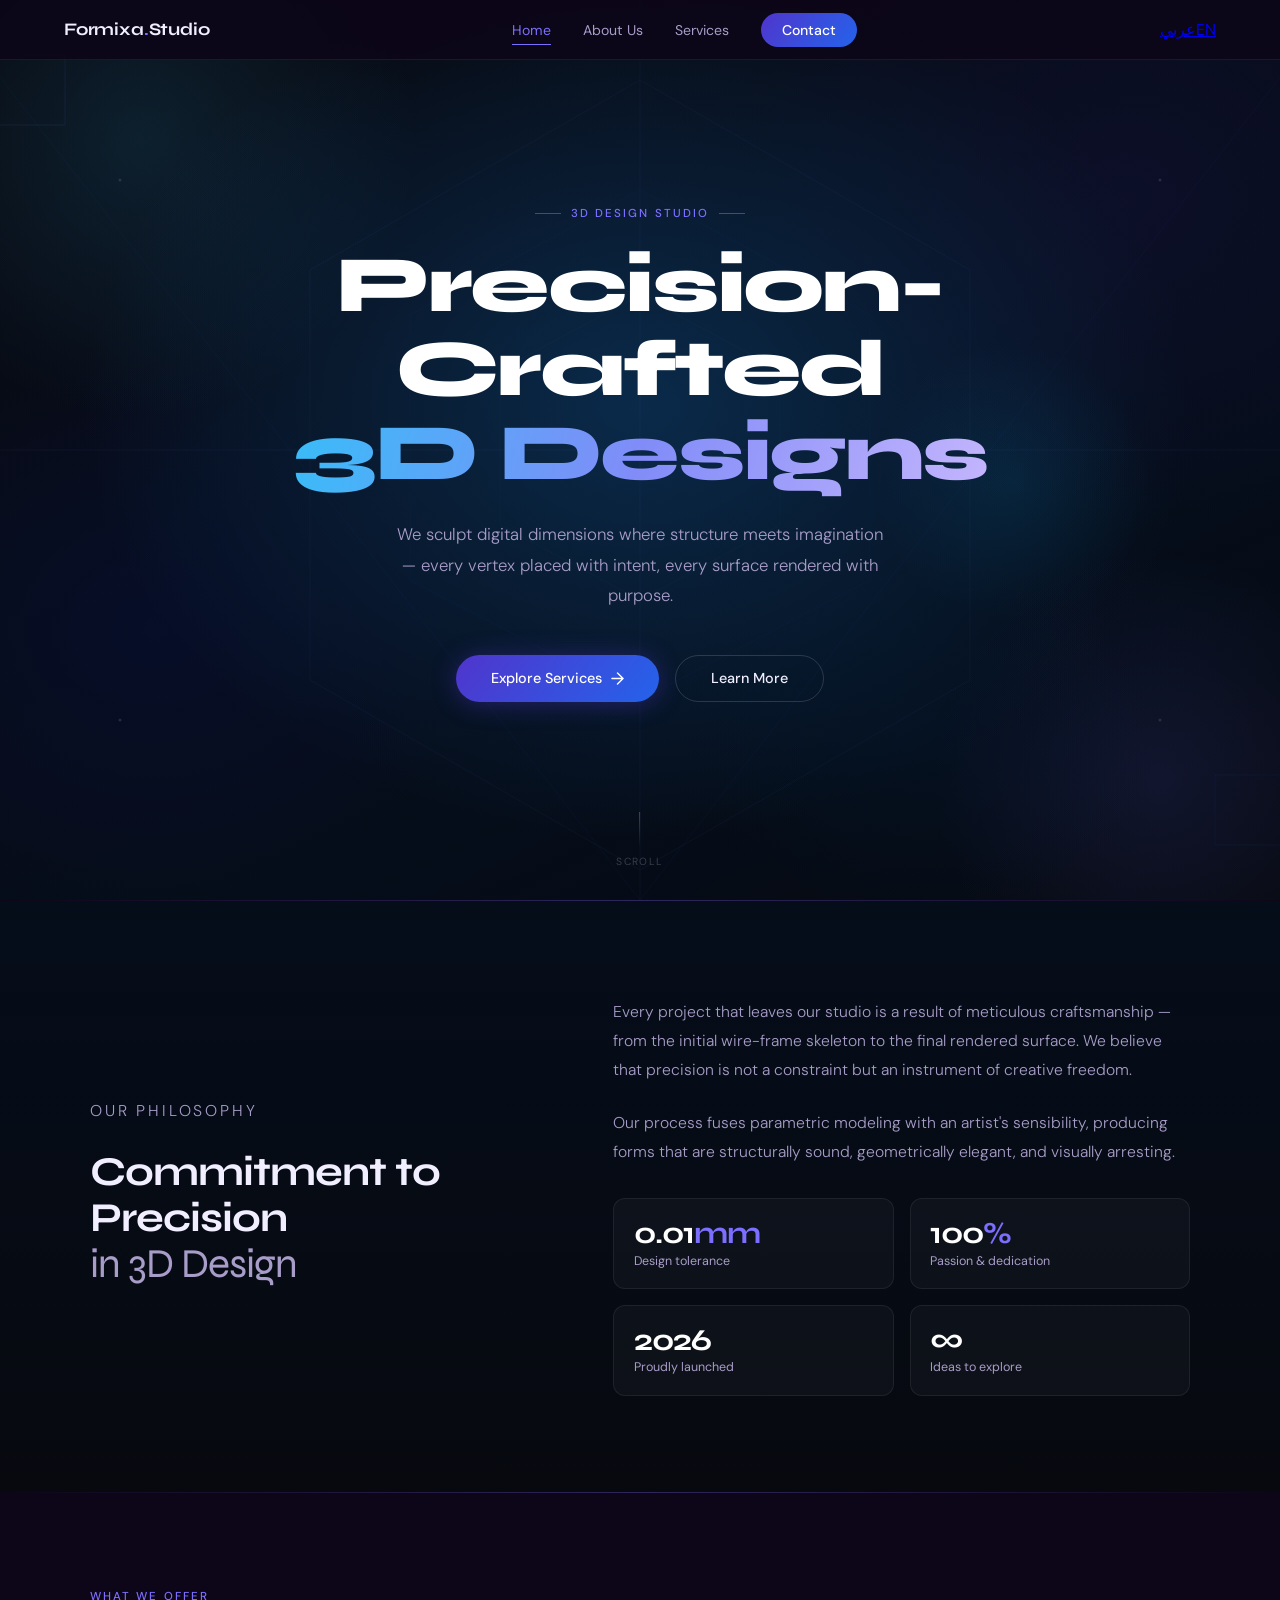
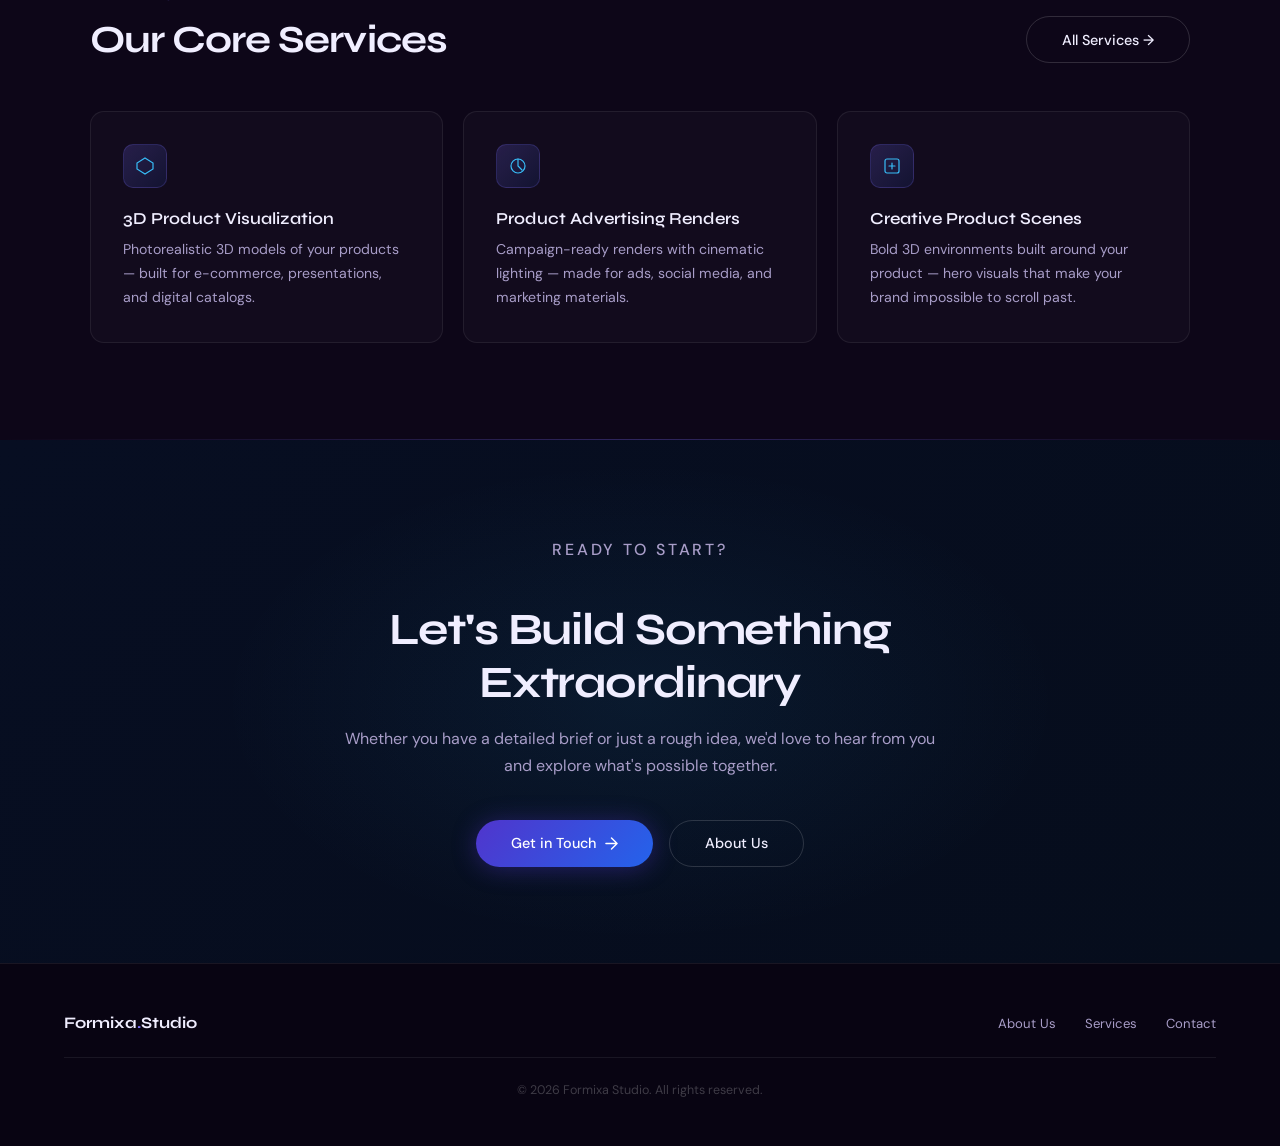
==== commit aedc88ff: "Update index.html" ====
--- a/index.html
+++ b/index.html
@@ -15,11 +15,11 @@
 .hero-bg {
   position: absolute; inset: 0;
   background:
-    radial-gradient(ellipse 900px 700px at 50% 45%, #1e0a52 0%, transparent 62%),
-    radial-gradient(ellipse 600px 500px at 12% 70%, #061840 0%, transparent 55%),
-    radial-gradient(ellipse 700px 600px at 88% 22%, #110630 0%, transparent 55%),
-    radial-gradient(ellipse 380px 320px at 72% 82%, #04122a 0%, transparent 60%),
-    linear-gradient(155deg, #0d0618 0%, #0a0520 35%, #050d1f 70%, #0d0618 100%);
+    radial-gradient(ellipse 900px 700px at 50% 45%, #0a2a4a 0%, transparent 62%),
+    radial-gradient(ellipse 600px 500px at 12% 70%, #060e28 0%, transparent 55%),
+    radial-gradient(ellipse 700px 600px at 88% 22%, #0c0f28 0%, transparent 55%),
+    radial-gradient(ellipse 380px 320px at 72% 82%, #04101f 0%, transparent 60%),
+    linear-gradient(155deg, #07090f 0%, #080c18 35%, #050d1a 70%, #07090f 100%);
 }
 .hero-geo { position: absolute; inset: 0; pointer-events: none; }
 .hero-geo svg { width: 100%; height: 100%; }
@@ -28,17 +28,17 @@
 }
 .blob-1 {
   width: 560px; height: 560px; top: -140px; left: -140px;
-  background: radial-gradient(circle, rgba(99,60,210,0.2) 0%, transparent 70%);
+  background: radial-gradient(circle, rgba(56,189,248,0.12) 0%, transparent 70%);
   animation: pulse 10s ease-in-out infinite alternate;
 }
 .blob-2 {
   width: 460px; height: 460px; bottom: -110px; right: -110px;
-  background: radial-gradient(circle, rgba(20,80,200,0.17) 0%, transparent 70%);
+  background: radial-gradient(circle, rgba(99,102,241,0.12) 0%, transparent 70%);
   animation: pulse 13s ease-in-out infinite alternate-reverse;
 }
 .blob-3 {
   width: 280px; height: 280px; top: 38%; right: 10%;
-  background: radial-gradient(circle, rgba(8,145,178,0.13) 0%, transparent 70%);
+  background: radial-gradient(circle, rgba(14,165,233,0.1) 0%, transparent 70%);
   animation: pulse 8s ease-in-out infinite alternate;
 }
 @keyframes pulse {
@@ -62,7 +62,7 @@
   animation: fadeUp 0.9s 0.12s ease both;
 }
 .hero h1 .grad {
-  background: linear-gradient(105deg, #b4a0ff 0%, #6eb3ff 50%, #38e0f0 100%);
+  background: linear-gradient(105deg, #38bdf8 0%, #818cf8 50%, #c4b5fd 100%);
   -webkit-background-clip: text; -webkit-text-fill-color: transparent; background-clip: text;
 }
 .hero-sub {
@@ -83,7 +83,7 @@
 /* ── ABOUT STRIP ── */
 .about-strip {
   padding: 6rem 4rem;
-  background: linear-gradient(180deg, #050d1f 0%, #0d0618 100%);
+  background: linear-gradient(180deg, #050d1a 0%, #07090f 100%);
 }
 .about-strip-inner {
   max-width: 1100px; margin: 0 auto;
@@ -135,12 +135,12 @@
 /* ── CTA BAND ── */
 .cta-band {
   padding: 6rem 4rem;
-  background: linear-gradient(135deg, #0f0830 0%, #061840 100%);
+  background: linear-gradient(135deg, #070e22 0%, #060d1c 100%);
   text-align: center; position: relative; overflow: hidden;
 }
 .cta-band::before {
   content: ''; position: absolute; inset: 0;
-  background: radial-gradient(ellipse 700px 400px at 50% 50%, rgba(124,111,255,0.12) 0%, transparent 60%);
+  background: radial-gradient(ellipse 700px 400px at 50% 50%, rgba(56,189,248,0.07) 0%, transparent 60%);
 }
 .cta-band-content { position: relative; z-index: 1; max-width: 600px; margin: 0 auto; }
 .cta-band h2 { font-family: var(--ff-display); font-size: clamp(1.8rem,3.5vw,2.8rem); font-weight: 700; letter-spacing: -0.025em; margin-bottom: 1rem; }
@@ -171,6 +171,7 @@
     <li><a href="services.html">Services</a></li>
     <li><a href="contact.html" class="nav-cta">Contact</a></li>
   </ul>
+  <div class="lang-switch"><a href="index_ar.html" class="lang-btn">عربي</a><a href="index.html" class="lang-btn active">EN</a></div>
   <button class="hamburger" id="hamburger" aria-label="Menu">
     <span></span><span></span><span></span>
   </button>
@@ -228,10 +229,10 @@
       <p>Every project that leaves our studio is a result of meticulous craftsmanship — from the initial wire-frame skeleton to the final rendered surface. We believe that precision is not a constraint but an instrument of creative freedom.</p>
       <p>Our process fuses parametric modeling with an artist's sensibility, producing forms that are structurally sound, geometrically elegant, and visually arresting.</p>
       <div class="stats-grid">
-        <div class="stat"><div class="stat-num">240<em>+</em></div><div class="stat-label">Projects delivered</div></div>
         <div class="stat"><div class="stat-num">0.01<em>mm</em></div><div class="stat-label">Design tolerance</div></div>
-        <div class="stat"><div class="stat-num">98<em>%</em></div><div class="stat-label">Client satisfaction</div></div>
-        <div class="stat"><div class="stat-num">12<em>+</em></div><div class="stat-label">Years of expertise</div></div>
+        <div class="stat"><div class="stat-num">100<em>%</em></div><div class="stat-label">Passion & dedication</div></div>
+        <div class="stat"><div class="stat-num">2026</div><div class="stat-label">Proudly launched</div></div>
+        <div class="stat"><div class="stat-num">∞</div><div class="stat-label">Ideas to explore</div></div>
       </div>
     </div>
   </div>
@@ -252,24 +253,24 @@
     <div class="services-grid">
       <a href="services.html" class="service-card">
         <div class="service-icon">
-          <svg width="20" height="20" viewBox="0 0 20 20" fill="none"><path d="M10 2L18 7V13L10 18L2 13V7L10 2Z" stroke="#7c6fff" stroke-width="1.2"/></svg>
+          <svg width="20" height="20" viewBox="0 0 20 20" fill="none"><path d="M10 2L18 7V13L10 18L2 13V7L10 2Z" stroke="#38bdf8" stroke-width="1.2"/></svg>
         </div>
-        <h3>3D Modeling</h3>
-        <p>Precision parametric models built to exact specifications for any industry or scale.</p>
+        <h3>3D Product Visualization</h3>
+        <p>Photorealistic 3D models of your products — built for e-commerce, presentations, and digital catalogs.</p>
       </a>
       <a href="services.html" class="service-card">
         <div class="service-icon">
-          <svg width="20" height="20" viewBox="0 0 20 20" fill="none"><circle cx="10" cy="10" r="7" stroke="#7c6fff" stroke-width="1.2"/><path d="M10 3v7l4 4" stroke="#7c6fff" stroke-width="1.2" stroke-linecap="round"/></svg>
+          <svg width="20" height="20" viewBox="0 0 20 20" fill="none"><circle cx="10" cy="10" r="7" stroke="#38bdf8" stroke-width="1.2"/><path d="M10 3v7l4 4" stroke="#38bdf8" stroke-width="1.2" stroke-linecap="round"/></svg>
         </div>
-        <h3>Rendering & Visualization</h3>
-        <p>Photorealistic renders and animations that bring your vision to life with stunning clarity.</p>
+        <h3>Product Advertising Renders</h3>
+        <p>Campaign-ready renders with cinematic lighting — made for ads, social media, and marketing materials.</p>
       </a>
       <a href="services.html" class="service-card">
         <div class="service-icon">
-          <svg width="20" height="20" viewBox="0 0 20 20" fill="none"><rect x="3" y="3" width="14" height="14" rx="2" stroke="#7c6fff" stroke-width="1.2"/><path d="M7 10h6M10 7v6" stroke="#7c6fff" stroke-width="1.2" stroke-linecap="round"/></svg>
+          <svg width="20" height="20" viewBox="0 0 20 20" fill="none"><rect x="3" y="3" width="14" height="14" rx="2" stroke="#38bdf8" stroke-width="1.2"/><path d="M7 10h6M10 7v6" stroke="#38bdf8" stroke-width="1.2" stroke-linecap="round"/></svg>
         </div>
-        <h3>Design Consultation</h3>
-        <p>Expert guidance from concept to completion — we partner with you at every stage.</p>
+        <h3>Creative Product Scenes</h3>
+        <p>Bold 3D environments built around your product — hero visuals that make your brand impossible to scroll past.</p>
       </a>
     </div>
   </div>
--- a/style.css
+++ b/style.css
@@ -0,0 +1,182 @@
+@import url('https://fonts.googleapis.com/css2?family=Syne:wght@400;500;600;700;800&family=DM+Sans:wght@300;400;500&display=swap');
+
+*, *::before, *::after { box-sizing: border-box; margin: 0; padding: 0; }
+
+:root {
+  --ff-display: 'Syne', 'Trebuchet MS', sans-serif;
+  --ff-body: 'DM Sans', 'Segoe UI', sans-serif;
+  --c-bg: #0d0618;
+  --c-surface: #120824;
+  --c-text: #f0eeff;
+  --c-muted: #a89dc8;
+  --c-accent: #7c6fff;
+  --c-accent2: #2463eb;
+  --c-border: rgba(255,255,255,0.07);
+  --c-border-hover: rgba(124,111,255,0.3);
+  --radius: 14px;
+}
+
+html { scroll-behavior: smooth; }
+
+body {
+  font-family: var(--ff-body);
+  background: var(--c-bg);
+  color: var(--c-text);
+  overflow-x: hidden;
+  min-height: 100vh;
+}
+
+/* ── NAV ─────────────────────────────── */
+nav {
+  position: fixed; top: 0; left: 0; right: 0; z-index: 200;
+  display: flex; align-items: center; justify-content: space-between;
+  padding: 1.2rem 4rem;
+  background: rgba(13,6,24,0.92);
+  border-bottom: 1px solid var(--c-border);
+}
+.logo {
+  font-family: var(--ff-display); font-size: 1.1rem; font-weight: 700;
+  color: var(--c-text); text-decoration: none; letter-spacing: -0.01em;
+}
+.logo em { font-style: normal; color: var(--c-accent); }
+
+.nav-links { display: flex; gap: 2rem; list-style: none; align-items: center; }
+.nav-links a {
+  font-size: 0.88rem; color: var(--c-muted); text-decoration: none;
+  transition: color 0.2s; padding: 0.25rem 0;
+  position: relative;
+}
+.nav-links a::after {
+  content: ''; position: absolute; bottom: -2px; left: 0; right: 0;
+  height: 1px; background: var(--c-accent); transform: scaleX(0);
+  transition: transform 0.2s;
+}
+.nav-links a:hover, .nav-links a.active { color: var(--c-text); }
+.nav-links a:hover::after, .nav-links a.active::after { transform: scaleX(1); }
+.nav-links a.active { color: var(--c-accent); }
+
+.nav-cta {
+  padding: 0.5rem 1.3rem !important;
+  background: linear-gradient(130deg, #5035cc, #2463eb) !important;
+  border-radius: 100px; color: #fff !important;
+  font-weight: 500 !important;
+}
+.nav-cta::after { display: none !important; }
+.nav-cta:hover { opacity: 0.9; }
+
+.hamburger {
+  display: none; flex-direction: column; gap: 5px;
+  cursor: pointer; background: none; border: none; padding: 4px;
+}
+.hamburger span { display: block; width: 22px; height: 1.5px; background: var(--c-text); border-radius: 2px; transition: all 0.3s; }
+.hamburger.open span:nth-child(1) { transform: translateY(6.5px) rotate(45deg); }
+.hamburger.open span:nth-child(2) { opacity: 0; }
+.hamburger.open span:nth-child(3) { transform: translateY(-6.5px) rotate(-45deg); }
+
+/* ── PAGE HEADER (inner pages) ─────── */
+.page-header {
+  padding: 10rem 4rem 5rem;
+  text-align: center;
+  position: relative;
+  overflow: hidden;
+}
+.page-header-bg {
+  position: absolute; inset: 0;
+  background:
+    radial-gradient(ellipse 800px 500px at 50% 100%, #1e0a52 0%, transparent 65%),
+    linear-gradient(180deg, #0d0618 0%, #050d1f 100%);
+}
+.page-header-line {
+  position: absolute; bottom: 0; left: 0; right: 0; height: 1px;
+  background: linear-gradient(90deg, transparent, rgba(124,111,255,0.4), transparent);
+}
+.page-header-content { position: relative; z-index: 2; }
+.page-eyebrow {
+  display: inline-flex; align-items: center; gap: 10px;
+  font-size: 0.72rem; font-weight: 500; letter-spacing: 0.18em; text-transform: uppercase;
+  color: var(--c-accent); margin-bottom: 1.2rem;
+}
+.page-eyebrow::before, .page-eyebrow::after {
+  content: ''; display: block; width: 24px; height: 1px;
+  background: var(--c-accent); opacity: 0.5;
+}
+.page-header h1 {
+  font-family: var(--ff-display); font-size: clamp(2.2rem, 5vw, 3.8rem);
+  font-weight: 800; letter-spacing: -0.03em; line-height: 1.08;
+  margin-bottom: 1.2rem;
+}
+.page-header p {
+  font-size: 1rem; font-weight: 300; color: var(--c-muted);
+  max-width: 520px; margin: 0 auto; line-height: 1.8;
+}
+
+/* ── SHARED ELEMENTS ──────────────── */
+.section-label {
+  font-size: 0.72rem; font-weight: 500; letter-spacing: 0.18em;
+  text-transform: uppercase; color: var(--c-accent); margin-bottom: 0.8rem;
+}
+.divider {
+  width: 100%; height: 1px;
+  background: linear-gradient(90deg, transparent, rgba(124,111,255,0.3), transparent);
+}
+
+.btn-primary {
+  display: inline-flex; align-items: center; gap: 9px;
+  padding: 0.85rem 2.2rem;
+  background: linear-gradient(130deg, #5035cc 0%, #2463eb 100%);
+  color: #fff; font-family: var(--ff-body); font-size: 0.9rem; font-weight: 500;
+  border: none; border-radius: 100px; cursor: pointer; text-decoration: none;
+  box-shadow: 0 2px 24px rgba(79,53,204,0.4);
+  transition: transform 0.2s, box-shadow 0.2s;
+}
+.btn-primary:hover { transform: translateY(-2px); box-shadow: 0 6px 36px rgba(79,53,204,0.6); }
+
+.btn-outline {
+  display: inline-flex; align-items: center; gap: 9px;
+  padding: 0.85rem 2.2rem;
+  background: transparent;
+  color: var(--c-text); font-family: var(--ff-body); font-size: 0.9rem; font-weight: 500;
+  border: 1px solid rgba(255,255,255,0.15); border-radius: 100px; cursor: pointer;
+  text-decoration: none; transition: border-color 0.2s, background 0.2s;
+}
+.btn-outline:hover { border-color: var(--c-accent); background: rgba(124,111,255,0.08); }
+
+/* ── FOOTER ────────────────────────── */
+footer {
+  padding: 3rem 4rem;
+  border-top: 1px solid var(--c-border);
+  background: #080412;
+  display: flex; align-items: center; justify-content: space-between;
+  flex-wrap: wrap; gap: 1rem;
+}
+.footer-logo { font-family: var(--ff-display); font-size: 1rem; font-weight: 700; color: var(--c-text); }
+.footer-logo em { font-style: normal; color: var(--c-accent); }
+.footer-links { display: flex; gap: 1.8rem; list-style: none; }
+.footer-links a { font-size: 0.82rem; color: var(--c-muted); text-decoration: none; transition: color 0.2s; }
+.footer-links a:hover { color: var(--c-text); }
+.footer-copy { font-size: 0.78rem; color: rgba(255,255,255,0.22); width: 100%; text-align: center; padding-top: 1.5rem; border-top: 1px solid var(--c-border); margin-top: 0.5rem; }
+
+/* ── ANIMATIONS ────────────────────── */
+@keyframes fadeUp {
+  from { opacity: 0; transform: translateY(22px); }
+  to   { opacity: 1; transform: translateY(0); }
+}
+.fade-up { animation: fadeUp 0.8s ease both; }
+.fade-up-1 { animation: fadeUp 0.8s 0.1s ease both; }
+.fade-up-2 { animation: fadeUp 0.8s 0.2s ease both; }
+.fade-up-3 { animation: fadeUp 0.8s 0.3s ease both; }
+
+/* ── RESPONSIVE ─────────────────────── */
+@media (max-width: 900px) {
+  nav { padding: 1.1rem 2rem; }
+  .nav-links {
+    display: none; position: fixed; top: 60px; left: 0; right: 0;
+    flex-direction: column; background: rgba(13,6,24,0.98);
+    padding: 2rem; gap: 1.5rem; border-bottom: 1px solid var(--c-border);
+  }
+  .nav-links.open { display: flex; }
+  .hamburger { display: flex; }
+  .page-header { padding: 8rem 2rem 4rem; }
+  footer { padding: 2.5rem 2rem; }
+  .footer-links { gap: 1.2rem; }
+}
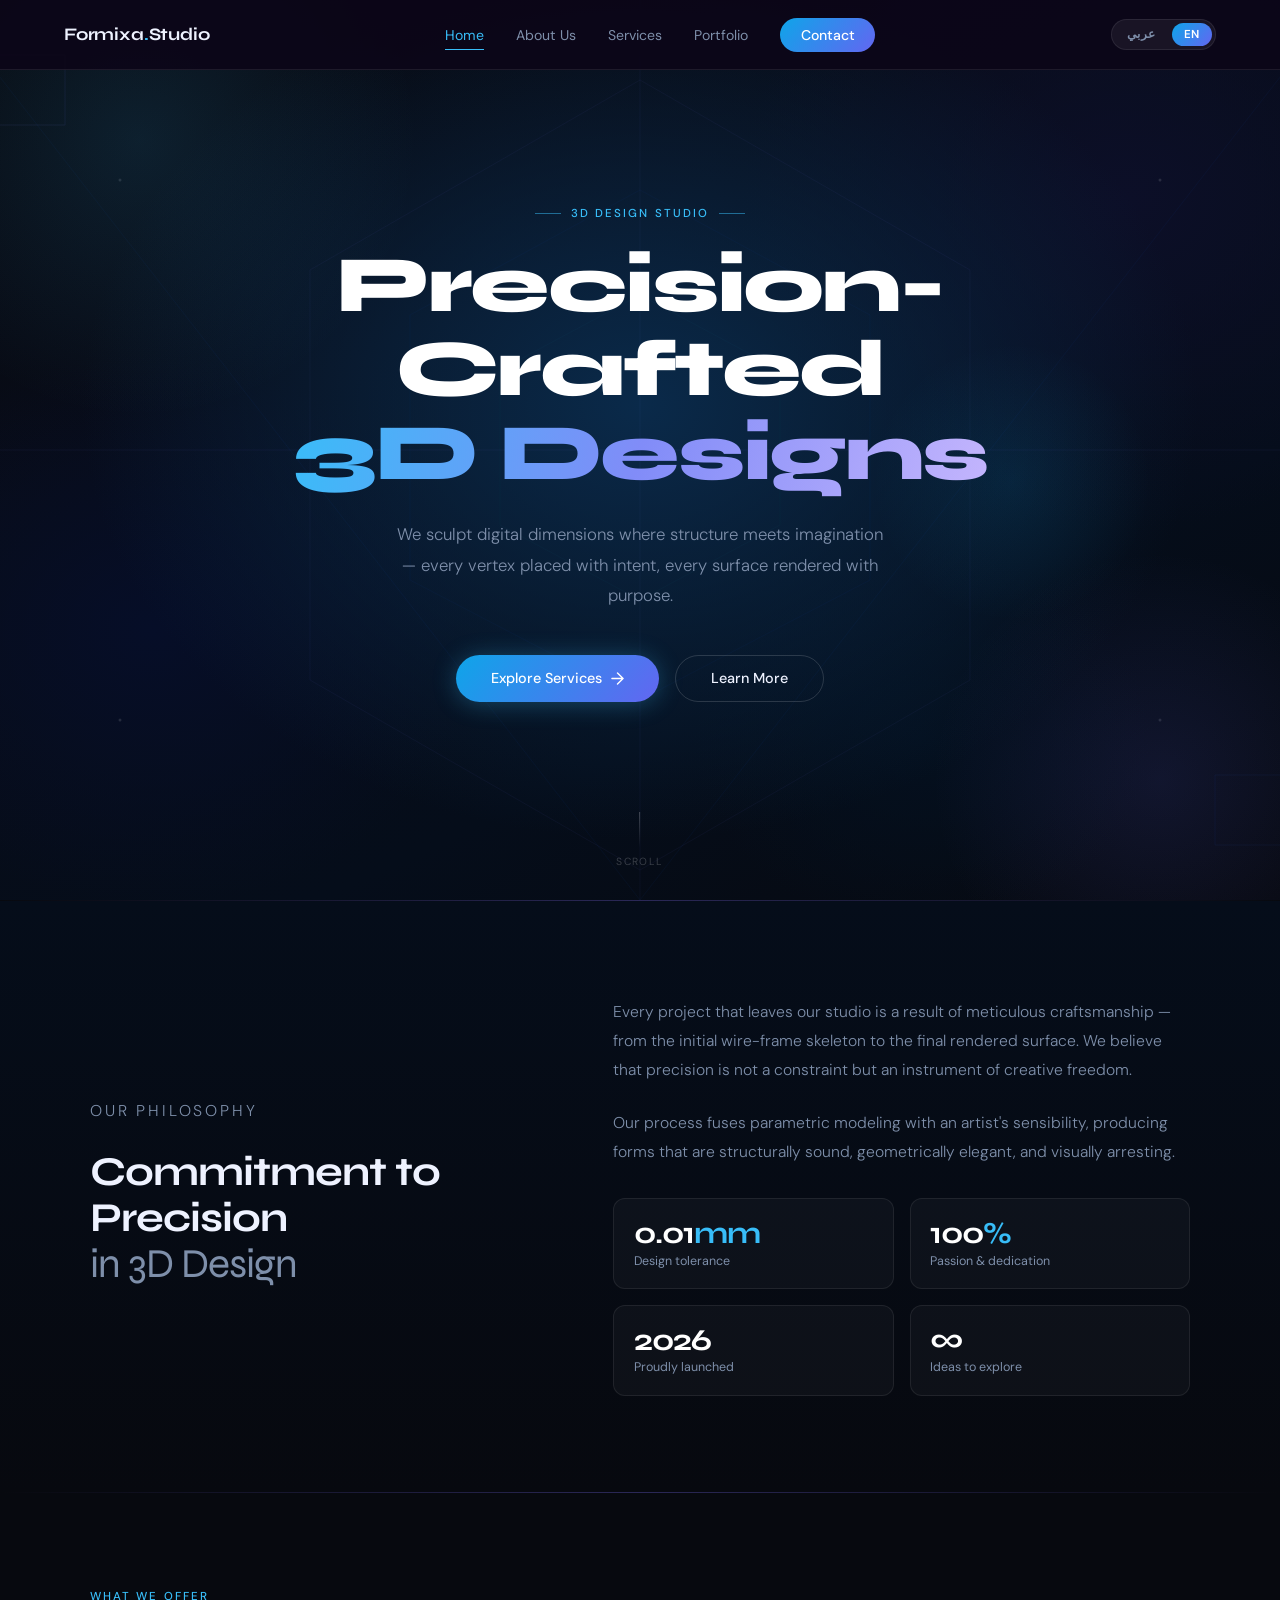
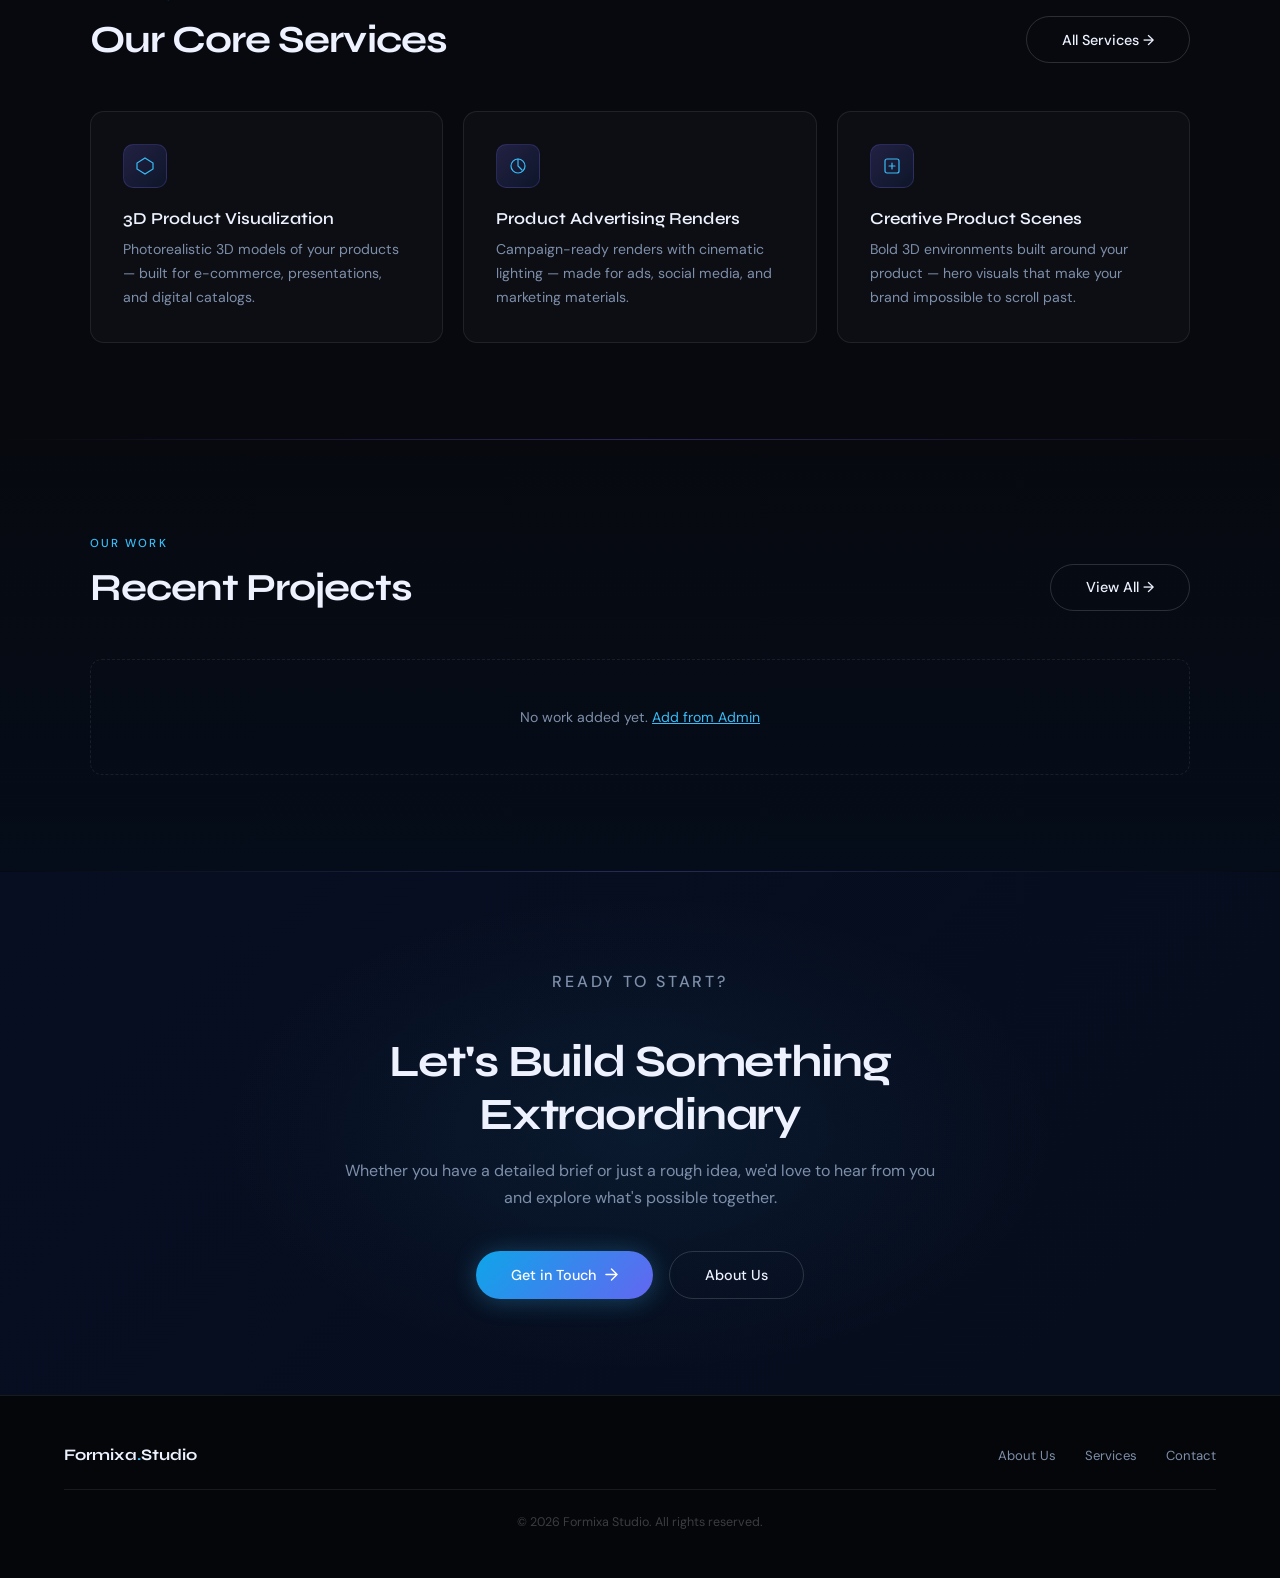
==== commit 5a08218f: "Add files via upload" ====
--- a/index.html
+++ b/index.html
@@ -132,6 +132,43 @@
 .service-card h3 { font-family: var(--ff-display); font-size: 1.05rem; font-weight: 600; margin-bottom: 0.6rem; }
 .service-card p { font-size: 0.88rem; color: var(--c-muted); line-height: 1.7; }
 
+/* ── PORTFOLIO PREVIEW ── */
+.portfolio-preview { padding: 6rem 4rem; background: linear-gradient(180deg, #07090f 0%, #050d1a 100%); }
+.portfolio-preview-inner { max-width: 1100px; margin: 0 auto; }
+.portfolio-preview-grid { display: grid; grid-template-columns: repeat(3,1fr); gap: 1.25rem; margin-top: 0; }
+.preview-card {
+  border: 1px solid var(--c-border); border-radius: var(--radius);
+  overflow: hidden; background: rgba(255,255,255,0.02);
+  transition: border-color 0.3s, transform 0.3s; text-decoration: none; color: inherit; display: block;
+}
+.preview-card:hover { border-color: var(--c-border-hover); transform: translateY(-5px); }
+.preview-media { width: 100%; height: 220px; overflow: hidden; background: #0c0f1a; position: relative; }
+.preview-media img, .preview-media video { width: 100%; height: 100%; object-fit: cover; transition: transform 0.5s; display: block; }
+.preview-card:hover .preview-media img,
+.preview-card:hover .preview-media video { transform: scale(1.05); }
+.preview-placeholder {
+  width: 100%; height: 100%; display: flex; align-items: center; justify-content: center;
+  flex-direction: column; gap: 0.6rem; color: var(--c-muted);
+}
+.preview-placeholder svg { opacity: 0.25; }
+.preview-placeholder span { font-size: 0.7rem; opacity: 0.4; letter-spacing: 0.1em; text-transform: uppercase; }
+.preview-info { padding: 1.1rem 1.3rem 1.3rem; }
+.preview-tag {
+  font-size: 0.65rem; font-weight: 500; letter-spacing: 0.1em; text-transform: uppercase;
+  color: var(--c-accent); background: rgba(56,189,248,0.08);
+  padding: 2px 9px; border-radius: 100px; border: 1px solid rgba(56,189,248,0.15);
+  display: inline-block; margin-bottom: 0.5rem;
+}
+.preview-info h3 { font-family: var(--ff-display); font-size: 0.95rem; font-weight: 600; }
+
+@media (max-width: 900px) {
+  .portfolio-preview { padding: 5rem 2rem; }
+  .portfolio-preview-grid { grid-template-columns: 1fr 1fr; }
+}
+@media (max-width: 580px) {
+  .portfolio-preview-grid { grid-template-columns: 1fr; }
+}
+
 /* ── CTA BAND ── */
 .cta-band {
   padding: 6rem 4rem;
@@ -165,13 +202,17 @@
 
 <nav>
   <a href="index.html" class="logo">Formixa<em>.</em>Studio</a>
-  <ul class="nav-links" id="navLinks">
+    <ul class="nav-links" id="navLinks">
     <li><a href="index.html" class="active">Home</a></li>
     <li><a href="about.html">About Us</a></li>
     <li><a href="services.html">Services</a></li>
+    <li><a href="portfolio.html">Portfolio</a></li>
     <li><a href="contact.html" class="nav-cta">Contact</a></li>
-  </ul>
-  <div class="lang-switch"><a href="index_ar.html" class="lang-btn">عربي</a><a href="index.html" class="lang-btn active">EN</a></div>
+    <li class="lang-switch-mobile" style="display:none;"><a href="index_ar.html" class="lang-btn">عربي</a><a href="#" class="lang-btn active">EN</a></li>  </ul>
+    <div class="lang-switch">
+    <a href="index_ar.html" class="lang-btn">عربي</a>
+    <a href="#" class="lang-btn active">EN</a>
+  </div>
   <button class="hamburger" id="hamburger" aria-label="Menu">
     <span></span><span></span><span></span>
   </button>
@@ -278,6 +319,24 @@
 
 <div class="divider"></div>
 
+<!-- PORTFOLIO PREVIEW -->
+<section class="portfolio-preview">
+  <div class="portfolio-preview-inner">
+    <div class="section-head">
+      <div>
+        <p class="section-label">Our work</p>
+        <h2>Recent Projects</h2>
+      </div>
+      <a href="portfolio.html" class="btn-outline" style="white-space:nowrap;">View All →</a>
+    </div>
+    <div class="portfolio-preview-grid" id="portfolioPreview">
+      <!-- loaded from localStorage -->
+    </div>
+  </div>
+</section>
+
+<div class="divider"></div>
+
 <!-- CTA -->
 <section class="cta-band">
   <div class="cta-band-content">
@@ -304,10 +363,70 @@
 </footer>
 
 <script>
-  const h = document.getElementById('hamburger');
+    const h = document.getElementById('hamburger');
   const n = document.getElementById('navLinks');
-  h.addEventListener('click', () => { h.classList.toggle('open'); n.classList.toggle('open'); });
-  n.querySelectorAll('a').forEach(a => a.addEventListener('click', () => { h.classList.remove('open'); n.classList.remove('open'); }));
+  if (h && n) {
+    h.addEventListener('click', () => {
+      h.classList.toggle('open');
+      n.classList.toggle('open');
+    });
+    n.querySelectorAll('a').forEach(a => {
+      a.addEventListener('click', () => {
+        h.classList.remove('open');
+        n.classList.remove('open');
+      });
+    });
+  }
+</script>
+<script>
+// Portfolio Preview on Homepage
+(function() {
+  const STORAGE_KEY = 'formixa_portfolio_works';
+  const works = JSON.parse(localStorage.getItem(STORAGE_KEY) || '[]');
+  const grid = document.getElementById('portfolioPreview');
+  if (!grid) return;
+
+  function getYoutubeThumb(url) {
+    const match = url.match(/(?:v=|youtu\.be\/|embed\/)([a-zA-Z0-9_-]{11})/);
+    return match ? `https://img.youtube.com/vi/${match[1]}/hqdefault.jpg` : '';
+  }
+
+  if (works.length === 0) {
+    grid.innerHTML = `
+      <div style="grid-column:1/-1;text-align:center;padding:3rem;color:var(--c-muted);border:1px dashed var(--c-border);border-radius:12px;">
+        <p style="font-size:0.88rem;">No work added yet. <a href="portfolio-admin.html" style="color:var(--c-accent);">Add from Admin</a></p>
+      </div>`;
+    return;
+  }
+
+  works.slice(0, 3).forEach(w => {
+    let mediaHtml = '';
+    if (w.type === 'image')
+      mediaHtml = `<img src="${w.url}" alt="${w.title}" loading="lazy">`;
+    else if (w.type === 'video')
+      mediaHtml = `<video src="${w.url}" autoplay muted loop playsinline></video>`;
+    else if (w.type === 'youtube') {
+      const thumb = getYoutubeThumb(w.url);
+      mediaHtml = thumb ? `<img src="${thumb}" alt="${w.title}" loading="lazy">` : '';
+    }
+
+    if (!mediaHtml) {
+      mediaHtml = `<div class="preview-placeholder">
+        <svg width="32" height="32" viewBox="0 0 24 24" fill="none"><rect x="3" y="3" width="18" height="18" rx="3" stroke="currentColor" stroke-width="1.2"/><path d="M3 9h18M9 21V9" stroke="currentColor" stroke-width="1.2"/></svg>
+        <span>${w.category}</span>
+      </div>`;
+    }
+
+    grid.innerHTML += `
+      <a href="portfolio.html" class="preview-card">
+        <div class="preview-media">${mediaHtml}</div>
+        <div class="preview-info">
+          <span class="preview-tag">${w.category}</span>
+          <h3>${w.title}</h3>
+        </div>
+      </a>`;
+  });
+})();
 </script>
 </body>
 </html>
--- a/style.css
+++ b/style.css
@@ -5,14 +5,14 @@
 :root {
   --ff-display: 'Syne', 'Trebuchet MS', sans-serif;
   --ff-body: 'DM Sans', 'Segoe UI', sans-serif;
-  --c-bg: #0d0618;
-  --c-surface: #120824;
-  --c-text: #f0eeff;
-  --c-muted: #a89dc8;
-  --c-accent: #7c6fff;
-  --c-accent2: #2463eb;
-  --c-border: rgba(255,255,255,0.07);
-  --c-border-hover: rgba(124,111,255,0.3);
+  --c-bg: #07090f;
+  --c-surface: #0c0f1a;
+  --c-text: #eef2ff;
+  --c-muted: #7e8faa;
+  --c-accent: #38bdf8;
+  --c-accent2: #6366f1;
+  --c-border: rgba(255,255,255,0.08);
+  --c-border-hover: rgba(56,189,248,0.35);
   --radius: 14px;
 }
 
@@ -57,7 +57,7 @@
 
 .nav-cta {
   padding: 0.5rem 1.3rem !important;
-  background: linear-gradient(130deg, #5035cc, #2463eb) !important;
+  background: linear-gradient(130deg, #0ea5e9, #6366f1) !important;
   border-radius: 100px; color: #fff !important;
   font-weight: 500 !important;
 }
@@ -83,8 +83,8 @@
 .page-header-bg {
   position: absolute; inset: 0;
   background:
-    radial-gradient(ellipse 800px 500px at 50% 100%, #1e0a52 0%, transparent 65%),
-    linear-gradient(180deg, #0d0618 0%, #050d1f 100%);
+    radial-gradient(ellipse 800px 500px at 50% 100%, #0c2a4a 0%, transparent 65%),
+    linear-gradient(180deg, #07090f 0%, #050d1a 100%);
 }
 .page-header-line {
   position: absolute; bottom: 0; left: 0; right: 0; height: 1px;
@@ -123,13 +123,13 @@
 .btn-primary {
   display: inline-flex; align-items: center; gap: 9px;
   padding: 0.85rem 2.2rem;
-  background: linear-gradient(130deg, #5035cc 0%, #2463eb 100%);
+  background: linear-gradient(130deg, #0ea5e9 0%, #6366f1 100%);
   color: #fff; font-family: var(--ff-body); font-size: 0.9rem; font-weight: 500;
   border: none; border-radius: 100px; cursor: pointer; text-decoration: none;
-  box-shadow: 0 2px 24px rgba(79,53,204,0.4);
+  box-shadow: 0 2px 24px rgba(56,189,248,0.3);
   transition: transform 0.2s, box-shadow 0.2s;
 }
-.btn-primary:hover { transform: translateY(-2px); box-shadow: 0 6px 36px rgba(79,53,204,0.6); }
+.btn-primary:hover { transform: translateY(-2px); box-shadow: 0 6px 36px rgba(56,189,248,0.5); }
 
 .btn-outline {
   display: inline-flex; align-items: center; gap: 9px;
@@ -145,7 +145,7 @@
 footer {
   padding: 3rem 4rem;
   border-top: 1px solid var(--c-border);
-  background: #080412;
+  background: #040609;
   display: flex; align-items: center; justify-content: space-between;
   flex-wrap: wrap; gap: 1rem;
 }
@@ -180,3 +180,41 @@
   footer { padding: 2.5rem 2rem; }
   .footer-links { gap: 1.2rem; }
 }
+
+/* ── LANGUAGE SWITCHER ── */
+.lang-switch {
+  display: flex; gap: 4px; align-items: center;
+  background: rgba(255,255,255,0.06);
+  border: 1px solid var(--c-border);
+  border-radius: 100px; padding: 3px;
+}
+.lang-btn {
+  font-size: 0.72rem; font-weight: 600; letter-spacing: 0.05em;
+  padding: 4px 12px; border-radius: 100px; border: none; cursor: pointer;
+  background: transparent; color: var(--c-muted); transition: all 0.2s;
+  text-decoration: none;
+}
+.lang-btn.active, .lang-btn:hover {
+  background: linear-gradient(130deg,#0ea5e9,#6366f1);
+  color: #fff;
+}
+
+/* ── RTL BASE (Arabic) ── */
+[dir="rtl"] nav { flex-direction: row-reverse; }
+[dir="rtl"] .nav-links { flex-direction: row-reverse; }
+[dir="rtl"] .hero-eyebrow { flex-direction: row-reverse; }
+[dir="rtl"] .page-eyebrow { flex-direction: row-reverse; }
+[dir="rtl"] .about-strip-inner { direction: rtl; }
+[dir="rtl"] .section-head { flex-direction: row-reverse; }
+[dir="rtl"] .contact-body-inner { direction: rtl; }
+[dir="rtl"] .timeline { padding-left: 0; padding-right: 2rem; }
+[dir="rtl"] .timeline::before { left: auto; right: 0; }
+[dir="rtl"] .timeline-item { padding: 0 2.5rem 2.5rem 0; }
+[dir="rtl"] .timeline-item::before { left: auto; right: -4.5px; }
+[dir="rtl"] .service-features li { padding-left: 0; padding-right: 1.1rem; }
+[dir="rtl"] .service-features li::before { left: auto; right: 0; }
+[dir="rtl"] .pricing-features li { flex-direction: row; }
+[dir="rtl"] footer { flex-direction: row-reverse; direction: rtl; }
+[dir="rtl"] .contact-detail { flex-direction: row; }
+[dir="rtl"] .form-group { direction: rtl; }
+[dir="rtl"] label { direction: rtl; }
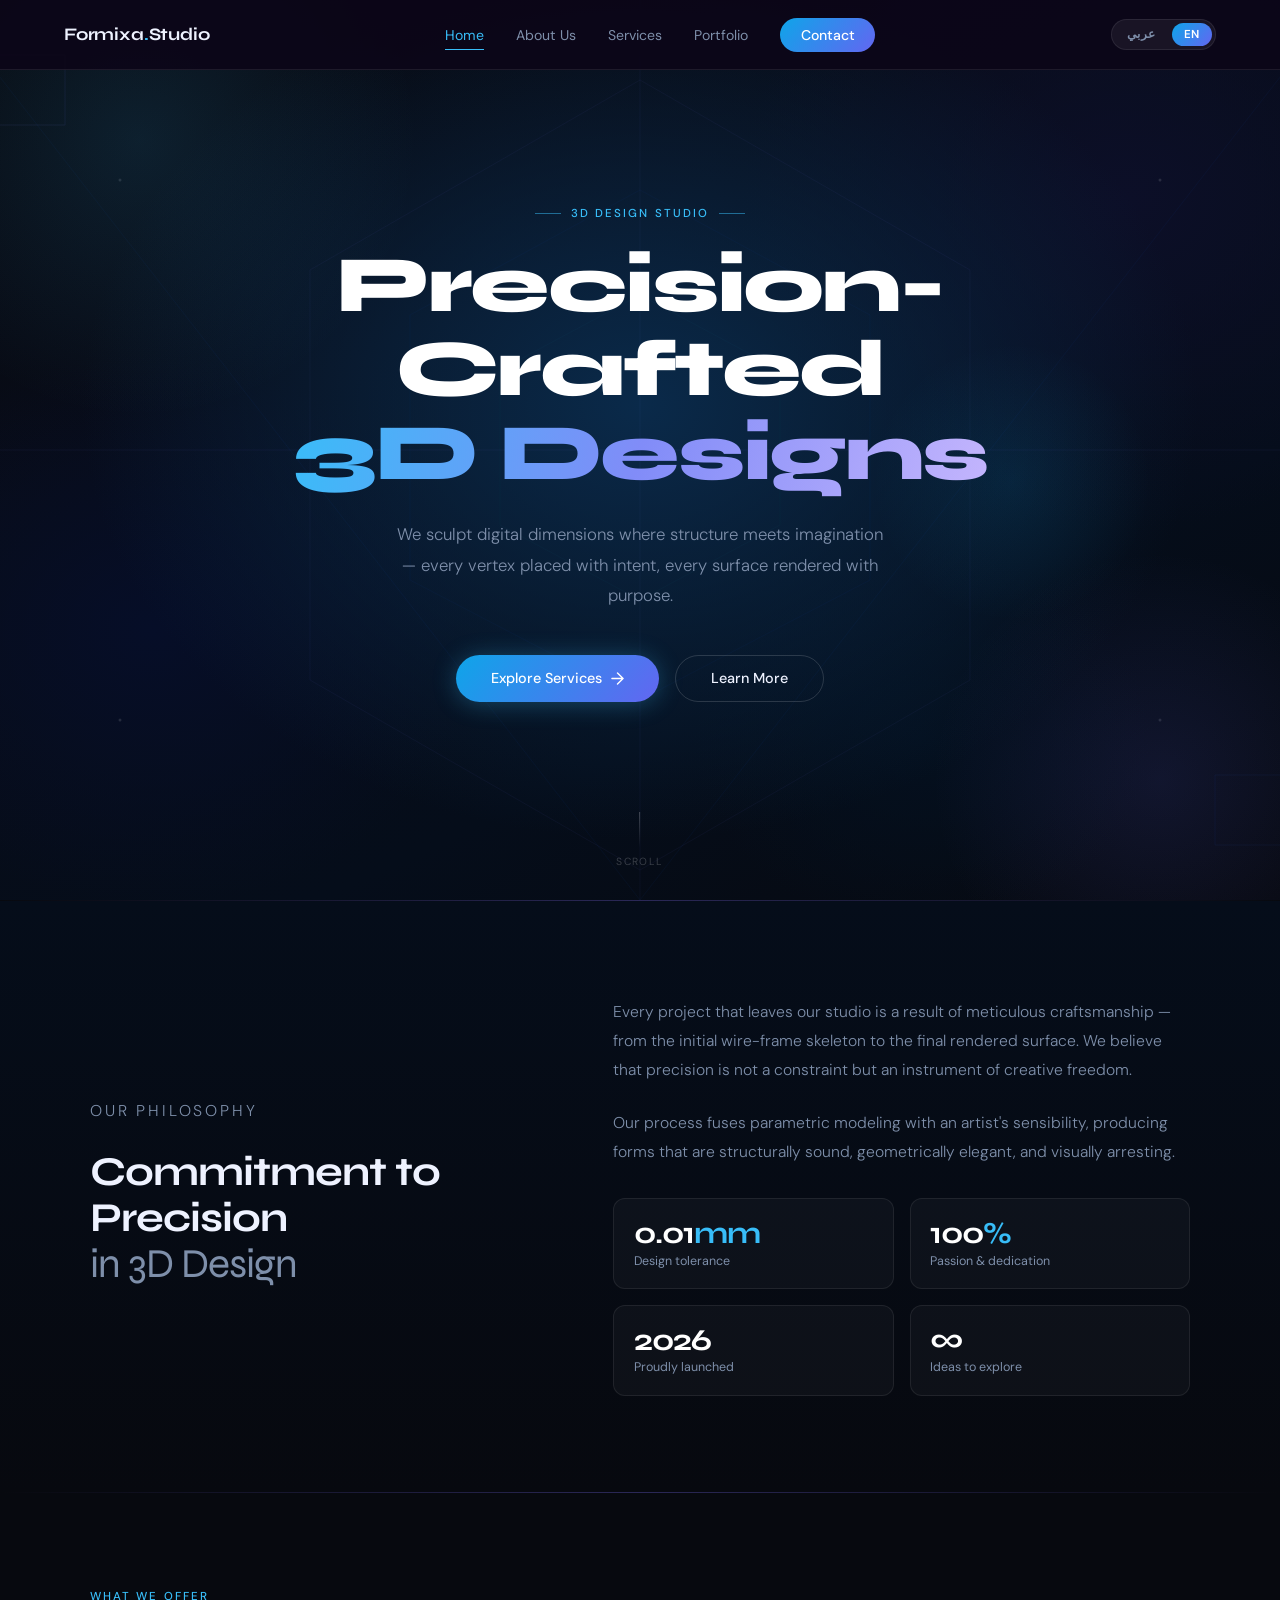
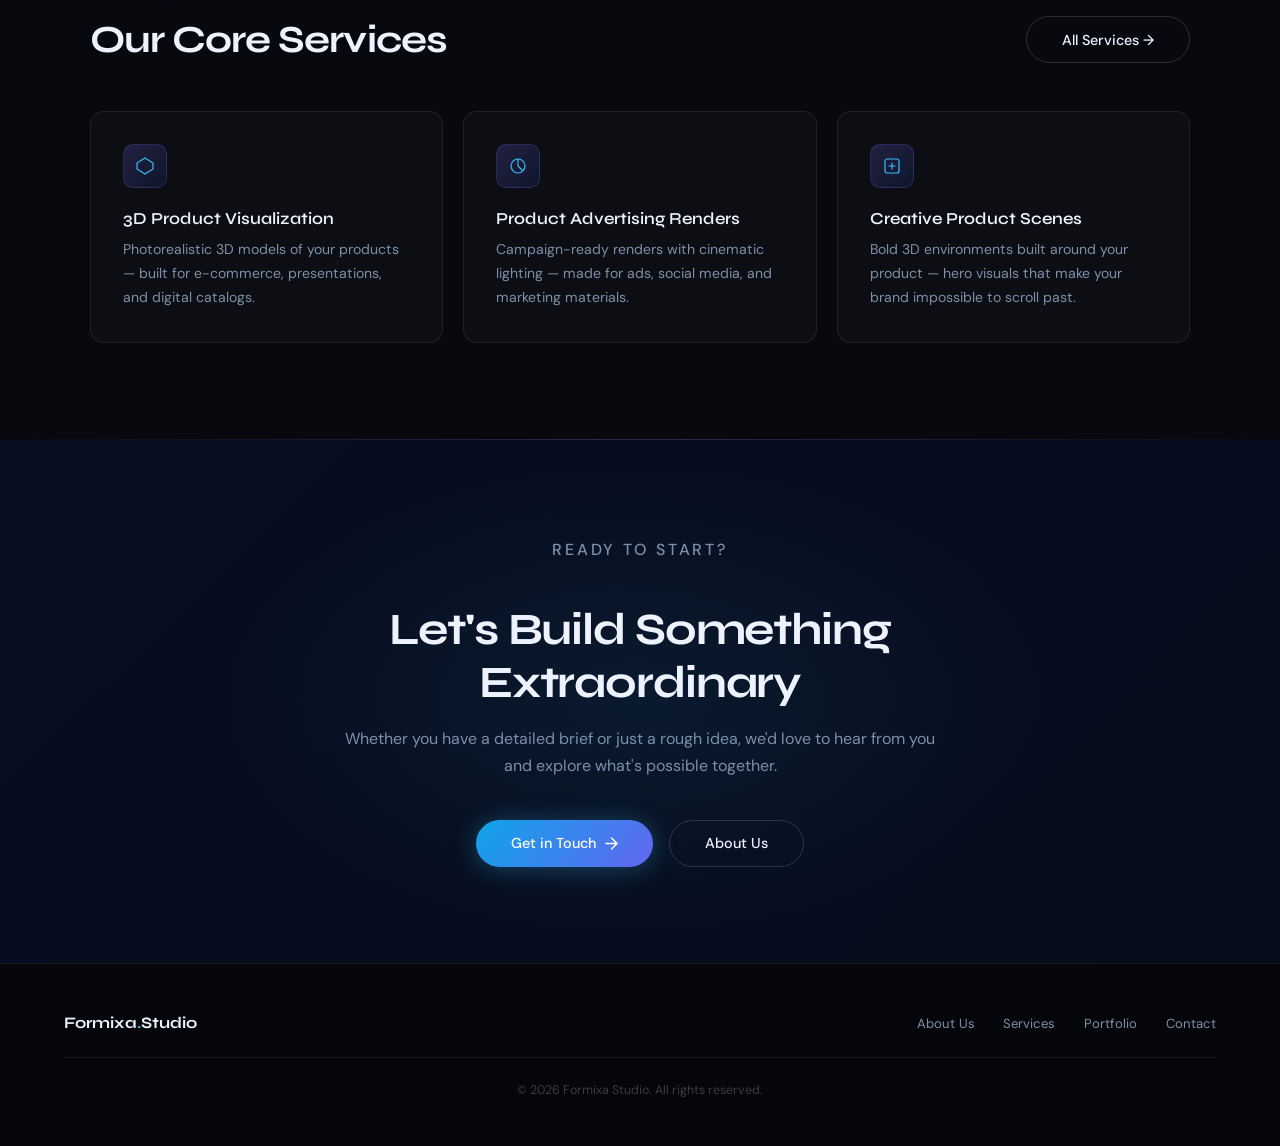
==== commit 18c380dc: "Add files via upload" ====
--- a/index.html
+++ b/index.html
@@ -131,43 +131,6 @@
 }
 .service-card h3 { font-family: var(--ff-display); font-size: 1.05rem; font-weight: 600; margin-bottom: 0.6rem; }
 .service-card p { font-size: 0.88rem; color: var(--c-muted); line-height: 1.7; }
-
-/* ── PORTFOLIO PREVIEW ── */
-.portfolio-preview { padding: 6rem 4rem; background: linear-gradient(180deg, #07090f 0%, #050d1a 100%); }
-.portfolio-preview-inner { max-width: 1100px; margin: 0 auto; }
-.portfolio-preview-grid { display: grid; grid-template-columns: repeat(3,1fr); gap: 1.25rem; margin-top: 0; }
-.preview-card {
-  border: 1px solid var(--c-border); border-radius: var(--radius);
-  overflow: hidden; background: rgba(255,255,255,0.02);
-  transition: border-color 0.3s, transform 0.3s; text-decoration: none; color: inherit; display: block;
-}
-.preview-card:hover { border-color: var(--c-border-hover); transform: translateY(-5px); }
-.preview-media { width: 100%; height: 220px; overflow: hidden; background: #0c0f1a; position: relative; }
-.preview-media img, .preview-media video { width: 100%; height: 100%; object-fit: cover; transition: transform 0.5s; display: block; }
-.preview-card:hover .preview-media img,
-.preview-card:hover .preview-media video { transform: scale(1.05); }
-.preview-placeholder {
-  width: 100%; height: 100%; display: flex; align-items: center; justify-content: center;
-  flex-direction: column; gap: 0.6rem; color: var(--c-muted);
-}
-.preview-placeholder svg { opacity: 0.25; }
-.preview-placeholder span { font-size: 0.7rem; opacity: 0.4; letter-spacing: 0.1em; text-transform: uppercase; }
-.preview-info { padding: 1.1rem 1.3rem 1.3rem; }
-.preview-tag {
-  font-size: 0.65rem; font-weight: 500; letter-spacing: 0.1em; text-transform: uppercase;
-  color: var(--c-accent); background: rgba(56,189,248,0.08);
-  padding: 2px 9px; border-radius: 100px; border: 1px solid rgba(56,189,248,0.15);
-  display: inline-block; margin-bottom: 0.5rem;
-}
-.preview-info h3 { font-family: var(--ff-display); font-size: 0.95rem; font-weight: 600; }
-
-@media (max-width: 900px) {
-  .portfolio-preview { padding: 5rem 2rem; }
-  .portfolio-preview-grid { grid-template-columns: 1fr 1fr; }
-}
-@media (max-width: 580px) {
-  .portfolio-preview-grid { grid-template-columns: 1fr; }
-}
 
 /* ── CTA BAND ── */
 .cta-band {
@@ -319,24 +282,6 @@
 
 <div class="divider"></div>
 
-<!-- PORTFOLIO PREVIEW -->
-<section class="portfolio-preview">
-  <div class="portfolio-preview-inner">
-    <div class="section-head">
-      <div>
-        <p class="section-label">Our work</p>
-        <h2>Recent Projects</h2>
-      </div>
-      <a href="portfolio.html" class="btn-outline" style="white-space:nowrap;">View All →</a>
-    </div>
-    <div class="portfolio-preview-grid" id="portfolioPreview">
-      <!-- loaded from localStorage -->
-    </div>
-  </div>
-</section>
-
-<div class="divider"></div>
-
 <!-- CTA -->
 <section class="cta-band">
   <div class="cta-band-content">
@@ -357,6 +302,7 @@
   <ul class="footer-links">
     <li><a href="about.html">About Us</a></li>
     <li><a href="services.html">Services</a></li>
+    <li><a href="portfolio.html">Portfolio</a></li>
     <li><a href="contact.html">Contact</a></li>
   </ul>
   <p class="footer-copy">&copy; 2026 Formixa Studio. All rights reserved.</p>
@@ -378,55 +324,5 @@
     });
   }
 </script>
-<script>
-// Portfolio Preview on Homepage
-(function() {
-  const STORAGE_KEY = 'formixa_portfolio_works';
-  const works = JSON.parse(localStorage.getItem(STORAGE_KEY) || '[]');
-  const grid = document.getElementById('portfolioPreview');
-  if (!grid) return;
-
-  function getYoutubeThumb(url) {
-    const match = url.match(/(?:v=|youtu\.be\/|embed\/)([a-zA-Z0-9_-]{11})/);
-    return match ? `https://img.youtube.com/vi/${match[1]}/hqdefault.jpg` : '';
-  }
-
-  if (works.length === 0) {
-    grid.innerHTML = `
-      <div style="grid-column:1/-1;text-align:center;padding:3rem;color:var(--c-muted);border:1px dashed var(--c-border);border-radius:12px;">
-        <p style="font-size:0.88rem;">No work added yet. <a href="portfolio-admin.html" style="color:var(--c-accent);">Add from Admin</a></p>
-      </div>`;
-    return;
-  }
-
-  works.slice(0, 3).forEach(w => {
-    let mediaHtml = '';
-    if (w.type === 'image')
-      mediaHtml = `<img src="${w.url}" alt="${w.title}" loading="lazy">`;
-    else if (w.type === 'video')
-      mediaHtml = `<video src="${w.url}" autoplay muted loop playsinline></video>`;
-    else if (w.type === 'youtube') {
-      const thumb = getYoutubeThumb(w.url);
-      mediaHtml = thumb ? `<img src="${thumb}" alt="${w.title}" loading="lazy">` : '';
-    }
-
-    if (!mediaHtml) {
-      mediaHtml = `<div class="preview-placeholder">
-        <svg width="32" height="32" viewBox="0 0 24 24" fill="none"><rect x="3" y="3" width="18" height="18" rx="3" stroke="currentColor" stroke-width="1.2"/><path d="M3 9h18M9 21V9" stroke="currentColor" stroke-width="1.2"/></svg>
-        <span>${w.category}</span>
-      </div>`;
-    }
-
-    grid.innerHTML += `
-      <a href="portfolio.html" class="preview-card">
-        <div class="preview-media">${mediaHtml}</div>
-        <div class="preview-info">
-          <span class="preview-tag">${w.category}</span>
-          <h3>${w.title}</h3>
-        </div>
-      </a>`;
-  });
-})();
-</script>
 </body>
 </html>
--- a/style.css
+++ b/style.css
@@ -171,7 +171,7 @@
   nav { padding: 1.1rem 2rem; }
   .nav-links {
     display: none; position: fixed; top: 60px; left: 0; right: 0;
-    flex-direction: column; background: rgba(13,6,24,0.98);
+    flex-direction: column; background: rgba(7,9,15,0.98);
     padding: 2rem; gap: 1.5rem; border-bottom: 1px solid var(--c-border);
   }
   .nav-links.open { display: flex; }
@@ -218,3 +218,49 @@
 [dir="rtl"] .contact-detail { flex-direction: row; }
 [dir="rtl"] .form-group { direction: rtl; }
 [dir="rtl"] label { direction: rtl; }
+
+/* ── MOBILE NAV FIXES ── */
+@media (max-width: 900px) {
+  .lang-switch {
+    display: none;
+  }
+  .nav-links .lang-switch-mobile {
+    display: flex !important;
+    justify-content: center;
+    margin-top: 0.5rem;
+  }
+  nav {
+    gap: 0.75rem;
+  }
+  .hamburger {
+    order: 99;
+  }
+}
+
+/* ── MOBILE LANG SWITCH inside nav ── */
+@media (max-width: 900px) {
+  .nav-links li.lang-switch-mobile {
+    display: flex !important;
+    gap: 6px;
+    justify-content: center;
+    padding-top: 0.5rem;
+    border-top: 1px solid var(--c-border);
+  }
+  .nav-links li.lang-switch-mobile .lang-btn {
+    padding: 6px 18px;
+    border: 1px solid var(--c-border);
+    border-radius: 100px;
+    font-size: 0.8rem;
+    font-weight: 600;
+    color: var(--c-muted);
+    background: transparent;
+    cursor: pointer;
+    text-decoration: none;
+  }
+  .nav-links li.lang-switch-mobile .lang-btn.active,
+  .nav-links li.lang-switch-mobile .lang-btn:hover {
+    background: linear-gradient(130deg,#0ea5e9,#6366f1);
+    color: #fff;
+    border-color: transparent;
+  }
+}
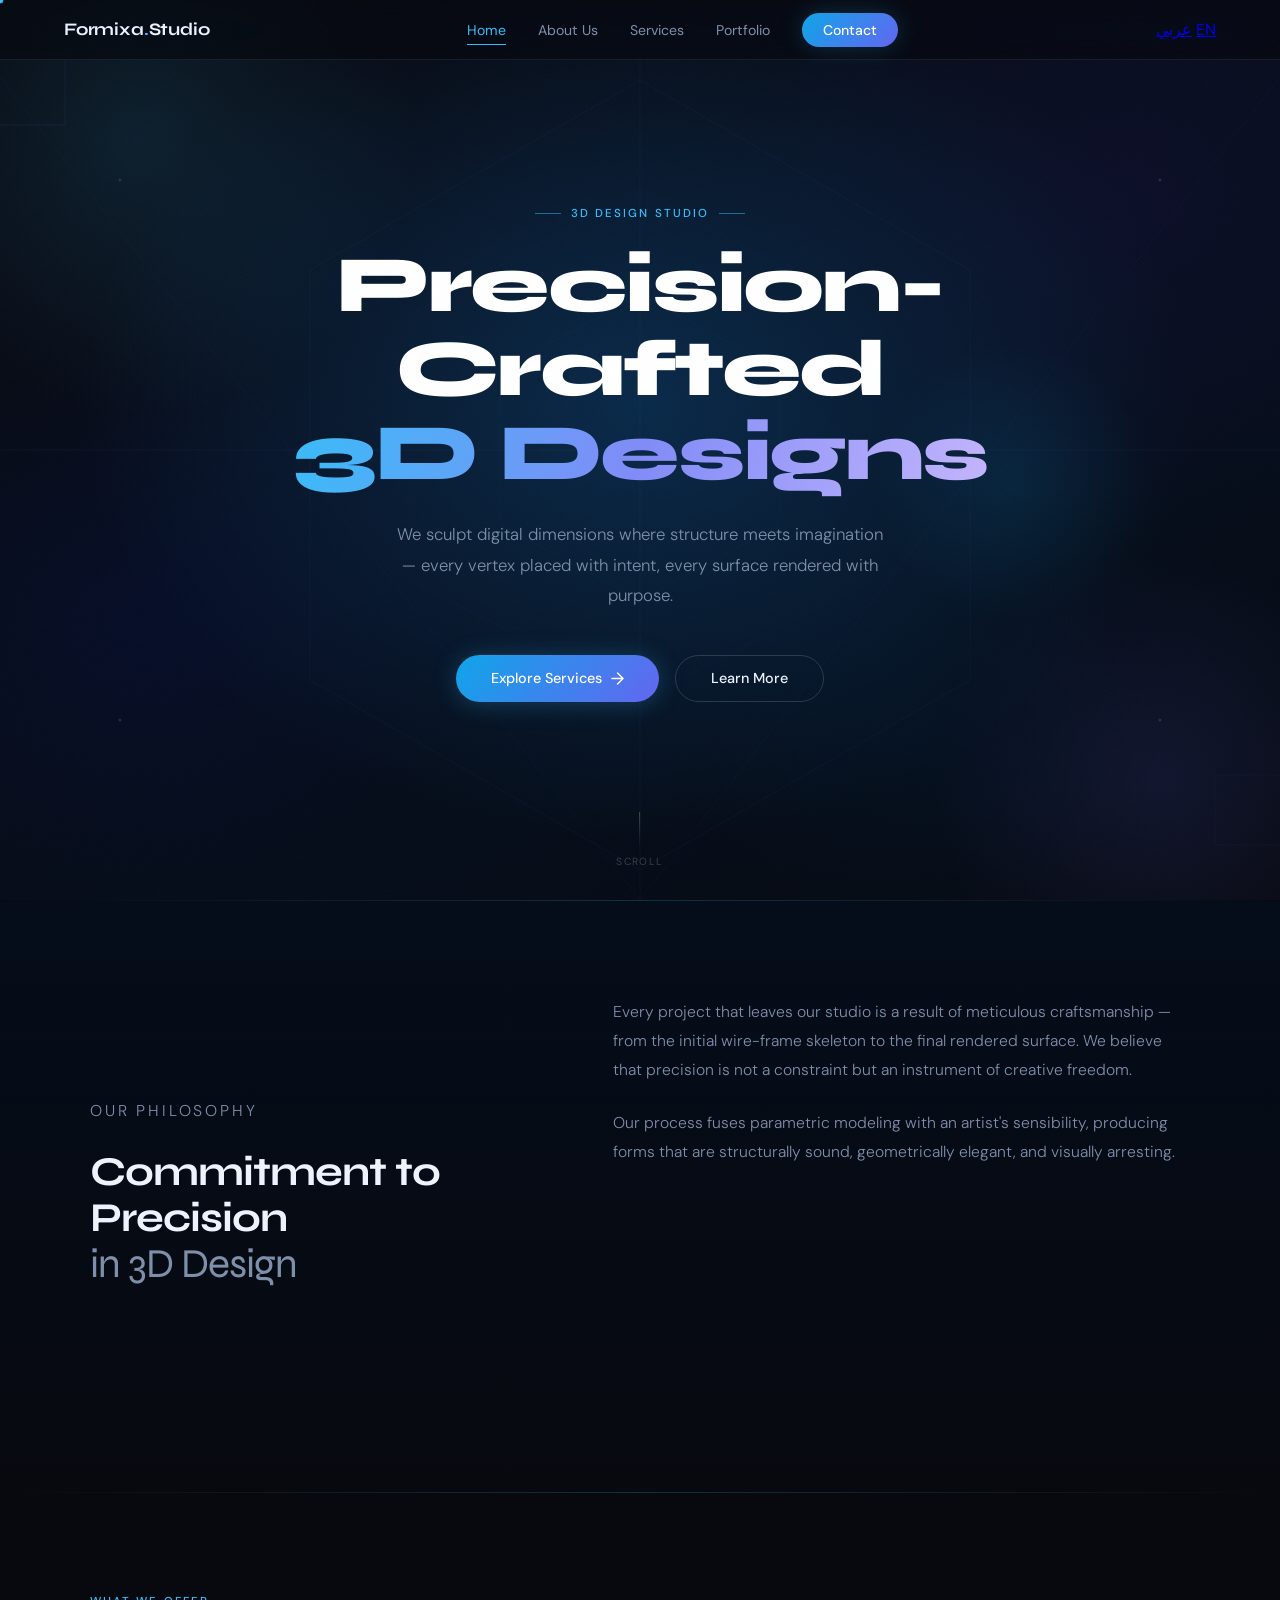
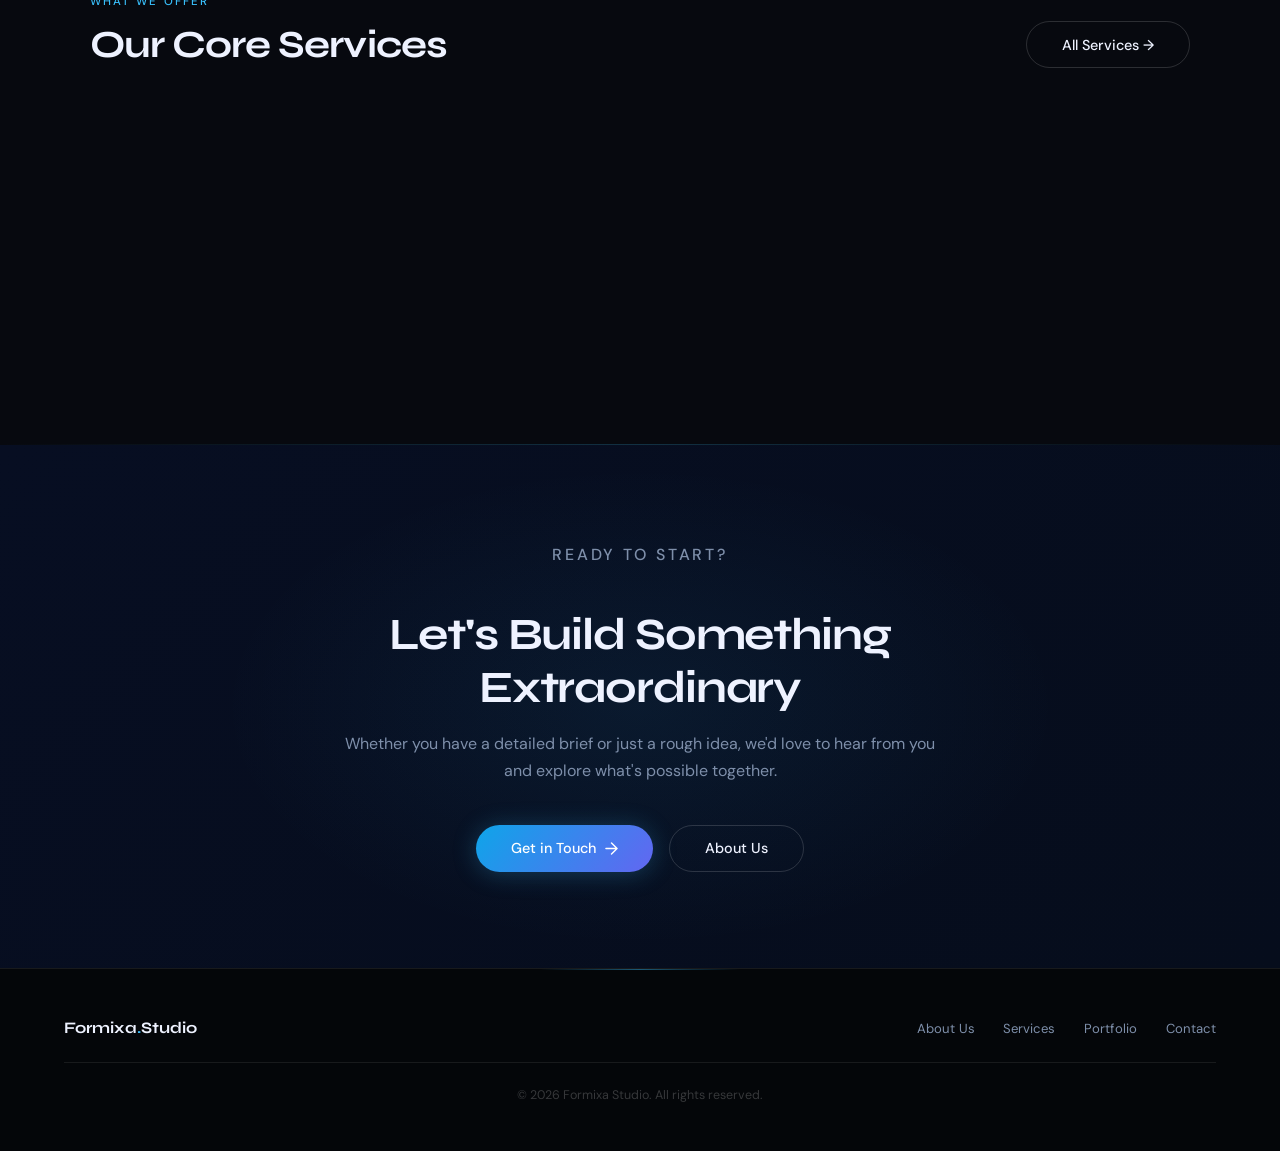
==== commit cb7a958b: "Add files via upload" ====
--- a/index.html
+++ b/index.html
@@ -232,7 +232,7 @@
     <div>
       <p>Every project that leaves our studio is a result of meticulous craftsmanship — from the initial wire-frame skeleton to the final rendered surface. We believe that precision is not a constraint but an instrument of creative freedom.</p>
       <p>Our process fuses parametric modeling with an artist's sensibility, producing forms that are structurally sound, geometrically elegant, and visually arresting.</p>
-      <div class="stats-grid">
+      <div class="stats-grid" data-stagger="0.12">
         <div class="stat"><div class="stat-num">0.01<em>mm</em></div><div class="stat-label">Design tolerance</div></div>
         <div class="stat"><div class="stat-num">100<em>%</em></div><div class="stat-label">Passion & dedication</div></div>
         <div class="stat"><div class="stat-num">2026</div><div class="stat-label">Proudly launched</div></div>
@@ -254,7 +254,7 @@
       </div>
       <a href="services.html" class="btn-outline" style="white-space:nowrap;">All Services →</a>
     </div>
-    <div class="services-grid">
+    <div class="services-grid" data-stagger="0.12">
       <a href="services.html" class="service-card">
         <div class="service-icon">
           <svg width="20" height="20" viewBox="0 0 20 20" fill="none"><path d="M10 2L18 7V13L10 18L2 13V7L10 2Z" stroke="#38bdf8" stroke-width="1.2"/></svg>
@@ -284,7 +284,7 @@
 
 <!-- CTA -->
 <section class="cta-band">
-  <div class="cta-band-content">
+  <div class="cta-band-content reveal">
     <p class="section-label">Ready to start?</p>
     <h2>Let's Build Something Extraordinary</h2>
     <p>Whether you have a detailed brief or just a rough idea, we'd love to hear from you and explore what's possible together.</p>
@@ -324,5 +324,6 @@
     });
   }
 </script>
+<script src="animations.js"></script>
 </body>
 </html>
--- a/style.css
+++ b/style.css
@@ -1,4 +1,4 @@
-@import url('https://fonts.googleapis.com/css2?family=Syne:wght@400;500;600;700;800&family=DM+Sans:wght@300;400;500&display=swap');
+@import url('https://fonts.googleapis.com/css2?family=Syne:wght@400;500;600;700;800&family=DM+Sans:ital,opsz,wght@0,9..40,300;0,9..40,400;0,9..40,500;1,9..40,300&display=swap');
 
 *, *::before, *::after { box-sizing: border-box; margin: 0; padding: 0; }
 
@@ -12,11 +12,13 @@
   --c-accent: #38bdf8;
   --c-accent2: #6366f1;
   --c-border: rgba(255,255,255,0.08);
-  --c-border-hover: rgba(56,189,248,0.35);
+  --c-border-hover: rgba(56,189,248,0.4);
   --radius: 14px;
-}
-
-html { scroll-behavior: smooth; }
+  --ease: cubic-bezier(0.4,0,0.2,1);
+}
+
+html { scroll-behavior: smooth; -webkit-overflow-scrolling: touch; }
+* { -webkit-tap-highlight-color: transparent; }
 
 body {
   font-family: var(--ff-body);
@@ -25,31 +27,84 @@
   overflow-x: hidden;
   min-height: 100vh;
 }
-
-/* ── NAV ─────────────────────────────── */
+body.nav-open { overflow: hidden; }
+
+/* ── NOISE TEXTURE ── */
+body::after {
+  content: '';
+  position: fixed; inset: 0; z-index: 9000;
+  pointer-events: none;
+  opacity: 0.022;
+  background-image: url("data:image/svg+xml,%3Csvg viewBox='0 0 200 200' xmlns='http://www.w3.org/2000/svg'%3E%3Cfilter id='n'%3E%3CfeTurbulence type='fractalNoise' baseFrequency='0.85' numOctaves='4' stitchTiles='stitch'/%3E%3C/filter%3E%3Crect width='100%25' height='100%25' filter='url(%23n)'/%3E%3C/svg%3E");
+  background-size: 180px 180px;
+}
+
+/* ══ CUSTOM CURSOR (desktop only) ══ */
+@media (pointer: fine) {
+  body { cursor: none; }
+  a, button, [role="button"], label, select, input, textarea { cursor: none; }
+}
+.cursor-dot {
+  position: fixed; top: 0; left: 0; z-index: 9999;
+  width: 7px; height: 7px; border-radius: 50%;
+  background: var(--c-accent);
+  pointer-events: none;
+  transform: translate(-50%,-50%);
+  mix-blend-mode: screen;
+  transition: transform 0.08s, width 0.2s, height 0.2s;
+  will-change: transform;
+}
+.cursor-ring {
+  position: fixed; top: 0; left: 0; z-index: 9998;
+  width: 34px; height: 34px; border-radius: 50%;
+  border: 1.5px solid rgba(56,189,248,0.45);
+  pointer-events: none;
+  transform: translate(-50%,-50%);
+  transition: transform 0.15s var(--ease), width 0.22s var(--ease), height 0.22s var(--ease), border-color 0.22s, background 0.22s;
+  will-change: transform;
+}
+.cursor-ring.hovering { width: 52px; height: 52px; border-color: var(--c-accent); background: rgba(56,189,248,0.05); }
+@media (pointer: coarse) { .cursor-dot, .cursor-ring { display: none; } body { cursor: auto; } a, button { cursor: pointer; } }
+
+/* ══ NAV ══ */
 nav {
   position: fixed; top: 0; left: 0; right: 0; z-index: 200;
   display: flex; align-items: center; justify-content: space-between;
   padding: 1.2rem 4rem;
-  background: rgba(13,6,24,0.92);
+  background: rgba(7,9,15,0.72);
   border-bottom: 1px solid var(--c-border);
-}
+  backdrop-filter: blur(22px) saturate(180%);
+  -webkit-backdrop-filter: blur(22px) saturate(180%);
+  transition: padding 0.35s var(--ease), background 0.35s var(--ease), box-shadow 0.35s var(--ease);
+}
+nav.scrolled {
+  padding-top: 0.8rem; padding-bottom: 0.8rem;
+  background: rgba(7,9,15,0.94);
+  box-shadow: 0 4px 40px rgba(0,0,0,0.45);
+}
+
 .logo {
   font-family: var(--ff-display); font-size: 1.1rem; font-weight: 700;
   color: var(--c-text); text-decoration: none; letter-spacing: -0.01em;
+  position: relative; display: inline-block;
 }
 .logo em { font-style: normal; color: var(--c-accent); }
+.logo::after {
+  content: ''; position: absolute; bottom: -3px; left: 0;
+  width: 0; height: 1px; background: var(--c-accent);
+  transition: width 0.3s var(--ease);
+}
+.logo:hover::after { width: 100%; }
 
 .nav-links { display: flex; gap: 2rem; list-style: none; align-items: center; }
 .nav-links a {
   font-size: 0.88rem; color: var(--c-muted); text-decoration: none;
-  transition: color 0.2s; padding: 0.25rem 0;
-  position: relative;
+  transition: color 0.2s; padding: 0.25rem 0; position: relative;
 }
 .nav-links a::after {
   content: ''; position: absolute; bottom: -2px; left: 0; right: 0;
   height: 1px; background: var(--c-accent); transform: scaleX(0);
-  transition: transform 0.2s;
+  transform-origin: left; transition: transform 0.25s var(--ease);
 }
 .nav-links a:hover, .nav-links a.active { color: var(--c-text); }
 .nav-links a:hover::after, .nav-links a.active::after { transform: scaleX(1); }
@@ -58,27 +113,26 @@
 .nav-cta {
   padding: 0.5rem 1.3rem !important;
   background: linear-gradient(130deg, #0ea5e9, #6366f1) !important;
-  border-radius: 100px; color: #fff !important;
-  font-weight: 500 !important;
+  border-radius: 100px; color: #fff !important; font-weight: 500 !important;
+  box-shadow: 0 0 24px rgba(56,189,248,0.2);
+  transition: box-shadow 0.3s, transform 0.2s !important;
 }
 .nav-cta::after { display: none !important; }
-.nav-cta:hover { opacity: 0.9; }
+.nav-cta:hover { box-shadow: 0 0 36px rgba(56,189,248,0.5) !important; transform: translateY(-1px) !important; }
 
 .hamburger {
   display: none; flex-direction: column; gap: 5px;
-  cursor: pointer; background: none; border: none; padding: 4px;
-}
-.hamburger span { display: block; width: 22px; height: 1.5px; background: var(--c-text); border-radius: 2px; transition: all 0.3s; }
+  cursor: pointer; background: none; border: none; padding: 6px; z-index: 201;
+}
+.hamburger span { display: block; width: 22px; height: 1.5px; background: var(--c-text); border-radius: 2px; transition: all 0.3s var(--ease); }
 .hamburger.open span:nth-child(1) { transform: translateY(6.5px) rotate(45deg); }
-.hamburger.open span:nth-child(2) { opacity: 0; }
+.hamburger.open span:nth-child(2) { opacity: 0; transform: scaleX(0); }
 .hamburger.open span:nth-child(3) { transform: translateY(-6.5px) rotate(-45deg); }
 
-/* ── PAGE HEADER (inner pages) ─────── */
+/* ══ PAGE HEADER ══ */
 .page-header {
-  padding: 10rem 4rem 5rem;
-  text-align: center;
-  position: relative;
-  overflow: hidden;
+  padding: 10rem 4rem 5rem; text-align: center;
+  position: relative; overflow: hidden;
 }
 .page-header-bg {
   position: absolute; inset: 0;
@@ -86,9 +140,18 @@
     radial-gradient(ellipse 800px 500px at 50% 100%, #0c2a4a 0%, transparent 65%),
     linear-gradient(180deg, #07090f 0%, #050d1a 100%);
 }
+.page-header-bg::after {
+  content: ''; position: absolute; inset: 0;
+  background-image:
+    linear-gradient(rgba(56,189,248,0.035) 1px, transparent 1px),
+    linear-gradient(90deg, rgba(56,189,248,0.035) 1px, transparent 1px);
+  background-size: 60px 60px;
+  mask-image: radial-gradient(ellipse 90% 80% at 50% 60%, black 0%, transparent 70%);
+  -webkit-mask-image: radial-gradient(ellipse 90% 80% at 50% 60%, black 0%, transparent 70%);
+}
 .page-header-line {
   position: absolute; bottom: 0; left: 0; right: 0; height: 1px;
-  background: linear-gradient(90deg, transparent, rgba(124,111,255,0.4), transparent);
+  background: linear-gradient(90deg, transparent, rgba(56,189,248,0.4), transparent);
 }
 .page-header-content { position: relative; z-index: 2; }
 .page-eyebrow {
@@ -96,28 +159,22 @@
   font-size: 0.72rem; font-weight: 500; letter-spacing: 0.18em; text-transform: uppercase;
   color: var(--c-accent); margin-bottom: 1.2rem;
 }
-.page-eyebrow::before, .page-eyebrow::after {
-  content: ''; display: block; width: 24px; height: 1px;
-  background: var(--c-accent); opacity: 0.5;
-}
+.page-eyebrow::before, .page-eyebrow::after { content: ''; display: block; width: 24px; height: 1px; background: var(--c-accent); opacity: 0.5; }
 .page-header h1 {
   font-family: var(--ff-display); font-size: clamp(2.2rem, 5vw, 3.8rem);
-  font-weight: 800; letter-spacing: -0.03em; line-height: 1.08;
-  margin-bottom: 1.2rem;
-}
-.page-header p {
-  font-size: 1rem; font-weight: 300; color: var(--c-muted);
-  max-width: 520px; margin: 0 auto; line-height: 1.8;
-}
-
-/* ── SHARED ELEMENTS ──────────────── */
+  font-weight: 800; letter-spacing: -0.03em; line-height: 1.08; margin-bottom: 1.2rem;
+}
+.page-header p { font-size: 1rem; font-weight: 300; color: var(--c-muted); max-width: 520px; margin: 0 auto; line-height: 1.8; }
+
+/* ══ SHARED ══ */
 .section-label {
   font-size: 0.72rem; font-weight: 500; letter-spacing: 0.18em;
   text-transform: uppercase; color: var(--c-accent); margin-bottom: 0.8rem;
+  display: inline-block;
 }
 .divider {
   width: 100%; height: 1px;
-  background: linear-gradient(90deg, transparent, rgba(124,111,255,0.3), transparent);
+  background: linear-gradient(90deg, transparent, rgba(56,189,248,0.22), transparent);
 }
 
 .btn-primary {
@@ -126,80 +183,131 @@
   background: linear-gradient(130deg, #0ea5e9 0%, #6366f1 100%);
   color: #fff; font-family: var(--ff-body); font-size: 0.9rem; font-weight: 500;
   border: none; border-radius: 100px; cursor: pointer; text-decoration: none;
-  box-shadow: 0 2px 24px rgba(56,189,248,0.3);
-  transition: transform 0.2s, box-shadow 0.2s;
-}
-.btn-primary:hover { transform: translateY(-2px); box-shadow: 0 6px 36px rgba(56,189,248,0.5); }
+  box-shadow: 0 2px 24px rgba(56,189,248,0.25);
+  transition: transform 0.2s var(--ease), box-shadow 0.2s;
+  position: relative; overflow: hidden;
+}
+.btn-primary::before {
+  content: ''; position: absolute; inset: 0;
+  background: linear-gradient(130deg, rgba(255,255,255,0.18) 0%, transparent 55%);
+  opacity: 0; transition: opacity 0.2s;
+}
+.btn-primary:hover { transform: translateY(-2px); box-shadow: 0 8px 36px rgba(56,189,248,0.45); }
+.btn-primary:hover::before { opacity: 1; }
+.btn-primary:active { transform: translateY(0); }
 
 .btn-outline {
   display: inline-flex; align-items: center; gap: 9px;
-  padding: 0.85rem 2.2rem;
-  background: transparent;
+  padding: 0.85rem 2.2rem; background: transparent;
   color: var(--c-text); font-family: var(--ff-body); font-size: 0.9rem; font-weight: 500;
   border: 1px solid rgba(255,255,255,0.15); border-radius: 100px; cursor: pointer;
-  text-decoration: none; transition: border-color 0.2s, background 0.2s;
-}
-.btn-outline:hover { border-color: var(--c-accent); background: rgba(124,111,255,0.08); }
-
-/* ── FOOTER ────────────────────────── */
+  text-decoration: none; transition: border-color 0.25s, background 0.25s, transform 0.2s;
+}
+.btn-outline:hover { border-color: var(--c-accent); background: rgba(56,189,248,0.06); transform: translateY(-1px); }
+
+/* ══ FOOTER ══ */
 footer {
   padding: 3rem 4rem;
   border-top: 1px solid var(--c-border);
   background: #040609;
   display: flex; align-items: center; justify-content: space-between;
   flex-wrap: wrap; gap: 1rem;
+  position: relative;
+}
+footer::before {
+  content: ''; position: absolute; top: 0; left: 50%; transform: translateX(-50%);
+  width: 200px; height: 1px;
+  background: linear-gradient(90deg, transparent, rgba(56,189,248,0.45), transparent);
 }
 .footer-logo { font-family: var(--ff-display); font-size: 1rem; font-weight: 700; color: var(--c-text); }
 .footer-logo em { font-style: normal; color: var(--c-accent); }
 .footer-links { display: flex; gap: 1.8rem; list-style: none; }
-.footer-links a { font-size: 0.82rem; color: var(--c-muted); text-decoration: none; transition: color 0.2s; }
-.footer-links a:hover { color: var(--c-text); }
-.footer-copy { font-size: 0.78rem; color: rgba(255,255,255,0.22); width: 100%; text-align: center; padding-top: 1.5rem; border-top: 1px solid var(--c-border); margin-top: 0.5rem; }
-
-/* ── ANIMATIONS ────────────────────── */
+.footer-links a { font-size: 0.82rem; color: var(--c-muted); text-decoration: none; transition: color 0.2s, transform 0.2s; display: inline-block; }
+.footer-links a:hover { color: var(--c-text); transform: translateY(-1px); }
+.footer-copy { font-size: 0.78rem; color: rgba(255,255,255,0.2); width: 100%; text-align: center; padding-top: 1.5rem; border-top: 1px solid var(--c-border); margin-top: 0.5rem; }
+
+/* ══ KEYFRAMES ══ */
 @keyframes fadeUp {
-  from { opacity: 0; transform: translateY(22px); }
+  from { opacity: 0; transform: translateY(28px); }
   to   { opacity: 1; transform: translateY(0); }
 }
-.fade-up { animation: fadeUp 0.8s ease both; }
+@keyframes fadeIn { from { opacity: 0; } to { opacity: 1; } }
+@keyframes float {
+  0%,100% { transform: translateY(0px); }
+  50%     { transform: translateY(-10px); }
+}
+@keyframes pulseGlow {
+  0%,100% { box-shadow: 0 0 0 0 rgba(56,189,248,0.3); }
+  50%     { box-shadow: 0 0 0 8px rgba(56,189,248,0); }
+}
+@keyframes borderGlow {
+  0%,100% { border-color: rgba(56,189,248,0.2); }
+  50%     { border-color: rgba(56,189,248,0.5); }
+}
+@keyframes slideDown {
+  from { opacity: 0; transform: translateY(-12px); }
+  to   { opacity: 1; transform: translateY(0); }
+}
+@keyframes spin { to { transform: rotate(360deg); } }
+
+/* ══ SCROLL REVEAL ══ */
+.reveal {
+  opacity: 0; transform: translateY(32px);
+  transition: opacity 0.75s var(--ease), transform 0.75s var(--ease);
+}
+.reveal.visible { opacity: 1; transform: none; }
+.reveal-left  { opacity: 0; transform: translateX(-28px); transition: opacity 0.75s var(--ease), transform 0.75s var(--ease); }
+.reveal-left.visible  { opacity: 1; transform: none; }
+.reveal-right { opacity: 0; transform: translateX(28px);  transition: opacity 0.75s var(--ease), transform 0.75s var(--ease); }
+.reveal-right.visible { opacity: 1; transform: none; }
+.reveal-scale { opacity: 0; transform: scale(0.93); transition: opacity 0.65s var(--ease), transform 0.65s var(--ease); }
+.reveal-scale.visible { opacity: 1; transform: none; }
+
+.delay-1 { transition-delay: 0.1s; }
+.delay-2 { transition-delay: 0.2s; }
+.delay-3 { transition-delay: 0.3s; }
+.delay-4 { transition-delay: 0.4s; }
+.delay-5 { transition-delay: 0.5s; }
+
+/* Legacy */
+.fade-up   { animation: fadeUp 0.8s ease both; }
 .fade-up-1 { animation: fadeUp 0.8s 0.1s ease both; }
 .fade-up-2 { animation: fadeUp 0.8s 0.2s ease both; }
 .fade-up-3 { animation: fadeUp 0.8s 0.3s ease both; }
 
-/* ── RESPONSIVE ─────────────────────── */
-@media (max-width: 900px) {
-  nav { padding: 1.1rem 2rem; }
-  .nav-links {
-    display: none; position: fixed; top: 60px; left: 0; right: 0;
-    flex-direction: column; background: rgba(7,9,15,0.98);
-    padding: 2rem; gap: 1.5rem; border-bottom: 1px solid var(--c-border);
-  }
-  .nav-links.open { display: flex; }
-  .hamburger { display: flex; }
-  .page-header { padding: 8rem 2rem 4rem; }
-  footer { padding: 2.5rem 2rem; }
-  .footer-links { gap: 1.2rem; }
-}
-
-/* ── LANGUAGE SWITCHER ── */
-.lang-switch {
-  display: flex; gap: 4px; align-items: center;
-  background: rgba(255,255,255,0.06);
-  border: 1px solid var(--c-border);
-  border-radius: 100px; padding: 3px;
-}
-.lang-btn {
-  font-size: 0.72rem; font-weight: 600; letter-spacing: 0.05em;
-  padding: 4px 12px; border-radius: 100px; border: none; cursor: pointer;
-  background: transparent; color: var(--c-muted); transition: all 0.2s;
-  text-decoration: none;
-}
-.lang-btn.active, .lang-btn:hover {
-  background: linear-gradient(130deg,#0ea5e9,#6366f1);
-  color: #fff;
-}
-
-/* ── RTL BASE (Arabic) ── */
+/* ══ CARD GLOW SWEEP ══ */
+.card-glow { position: relative; overflow: hidden; }
+.card-glow::before {
+  content: ''; position: absolute;
+  top: 0; left: -120%; width: 60%; height: 100%;
+  background: linear-gradient(90deg, transparent, rgba(56,189,248,0.06), transparent);
+  transform: skewX(-15deg);
+  transition: left 0.6s var(--ease);
+}
+.card-glow:hover::before { left: 160%; }
+
+/* ══ FLOAT ANIMATIONS ══ */
+.float-1 { animation: float 6s ease-in-out infinite; }
+.float-2 { animation: float 8s ease-in-out infinite 1s; }
+.float-3 { animation: float 7s ease-in-out infinite 2s; }
+
+/* ══ GLOW BADGE ══ */
+.glow-badge {
+  display: inline-flex; align-items: center; gap: 7px;
+  background: rgba(56,189,248,0.07);
+  border: 1px solid rgba(56,189,248,0.22);
+  border-radius: 100px; padding: 5px 14px;
+  font-size: 0.72rem; font-weight: 500; letter-spacing: 0.1em;
+  color: var(--c-accent); text-transform: uppercase;
+  animation: borderGlow 3s ease-in-out infinite;
+}
+.glow-badge .dot {
+  width: 6px; height: 6px; border-radius: 50%;
+  background: var(--c-accent); flex-shrink: 0;
+  animation: pulseGlow 2s ease-in-out infinite;
+}
+
+/* ══ RTL ══ */
 [dir="rtl"] nav { flex-direction: row-reverse; }
 [dir="rtl"] .nav-links { flex-direction: row-reverse; }
 [dir="rtl"] .hero-eyebrow { flex-direction: row-reverse; }
@@ -218,49 +326,70 @@
 [dir="rtl"] .contact-detail { flex-direction: row; }
 [dir="rtl"] .form-group { direction: rtl; }
 [dir="rtl"] label { direction: rtl; }
-
-/* ── MOBILE NAV FIXES ── */
+[dir="rtl"] .nav-links a::after { transform-origin: right; }
+
+/* ══ RESPONSIVE ══ */
 @media (max-width: 900px) {
-  .lang-switch {
+  nav { padding: 1rem 1.5rem; }
+  nav.scrolled { padding: 0.75rem 1.5rem; }
+
+  .nav-links {
     display: none;
-  }
-  .nav-links .lang-switch-mobile {
-    display: flex !important;
-    justify-content: center;
-    margin-top: 0.5rem;
-  }
-  nav {
-    gap: 0.75rem;
-  }
-  .hamburger {
-    order: 99;
-  }
-}
-
-/* ── MOBILE LANG SWITCH inside nav ── */
+    position: fixed; top: 0; left: 0; right: 0; bottom: 0;
+    flex-direction: column; justify-content: center; align-items: center;
+    background: rgba(7,9,15,0.97);
+    backdrop-filter: blur(24px);
+    -webkit-backdrop-filter: blur(24px);
+    padding: 2rem; gap: 1.8rem;
+    z-index: 199;
+  }
+  .nav-links.open { display: flex; animation: fadeIn 0.22s ease; }
+  .nav-links li { width: 100%; text-align: center; }
+  .nav-links a {
+    font-size: 1.25rem !important;
+    font-family: var(--ff-display); font-weight: 600;
+    color: var(--c-text) !important; display: block;
+    padding: 0.5rem 0 !important;
+    transition: color 0.2s;
+  }
+  .nav-links a.active { color: var(--c-accent) !important; }
+  .nav-links a.nav-cta {
+    background: linear-gradient(130deg, #0ea5e9, #6366f1) !important;
+    border-radius: 100px !important; padding: 0.75rem 2rem !important;
+    display: inline-block !important; width: auto !important;
+    box-shadow: 0 0 24px rgba(56,189,248,0.3);
+  }
+
+  .hamburger { display: flex; }
+  .lang-switch { display: none; }
+  .page-header { padding: 8rem 1.5rem 4rem; }
+  footer { padding: 2.5rem 1.5rem; }
+  .footer-links { gap: 1.2rem; }
+}
+
 @media (max-width: 900px) {
   .nav-links li.lang-switch-mobile {
-    display: flex !important;
-    gap: 6px;
-    justify-content: center;
-    padding-top: 0.5rem;
-    border-top: 1px solid var(--c-border);
+    display: flex !important; gap: 8px; justify-content: center;
+    padding-top: 1rem; border-top: 1px solid var(--c-border);
+    width: 100%; margin-top: 0.5rem;
   }
   .nav-links li.lang-switch-mobile .lang-btn {
-    padding: 6px 18px;
-    border: 1px solid var(--c-border);
-    border-radius: 100px;
-    font-size: 0.8rem;
-    font-weight: 600;
-    color: var(--c-muted);
-    background: transparent;
-    cursor: pointer;
-    text-decoration: none;
+    padding: 8px 22px; border: 1px solid var(--c-border);
+    border-radius: 100px; font-size: 0.85rem; font-weight: 600;
+    color: var(--c-muted); background: transparent; text-decoration: none;
+    transition: all 0.2s;
   }
   .nav-links li.lang-switch-mobile .lang-btn.active,
   .nav-links li.lang-switch-mobile .lang-btn:hover {
     background: linear-gradient(130deg,#0ea5e9,#6366f1);
-    color: #fff;
-    border-color: transparent;
-  }
-}
+    color: #fff; border-color: transparent;
+  }
+}
+
+@media (max-width: 600px) {
+  .btn-primary, .btn-outline { padding: 0.9rem 1.8rem; font-size: 0.88rem; min-height: 48px; }
+  .page-header { padding: 7rem 1.25rem 3.5rem; }
+  footer { flex-direction: column; align-items: center; text-align: center; gap: 1.5rem; }
+  [dir="rtl"] footer { flex-direction: column; }
+  .footer-links { justify-content: center; flex-wrap: wrap; }
+}
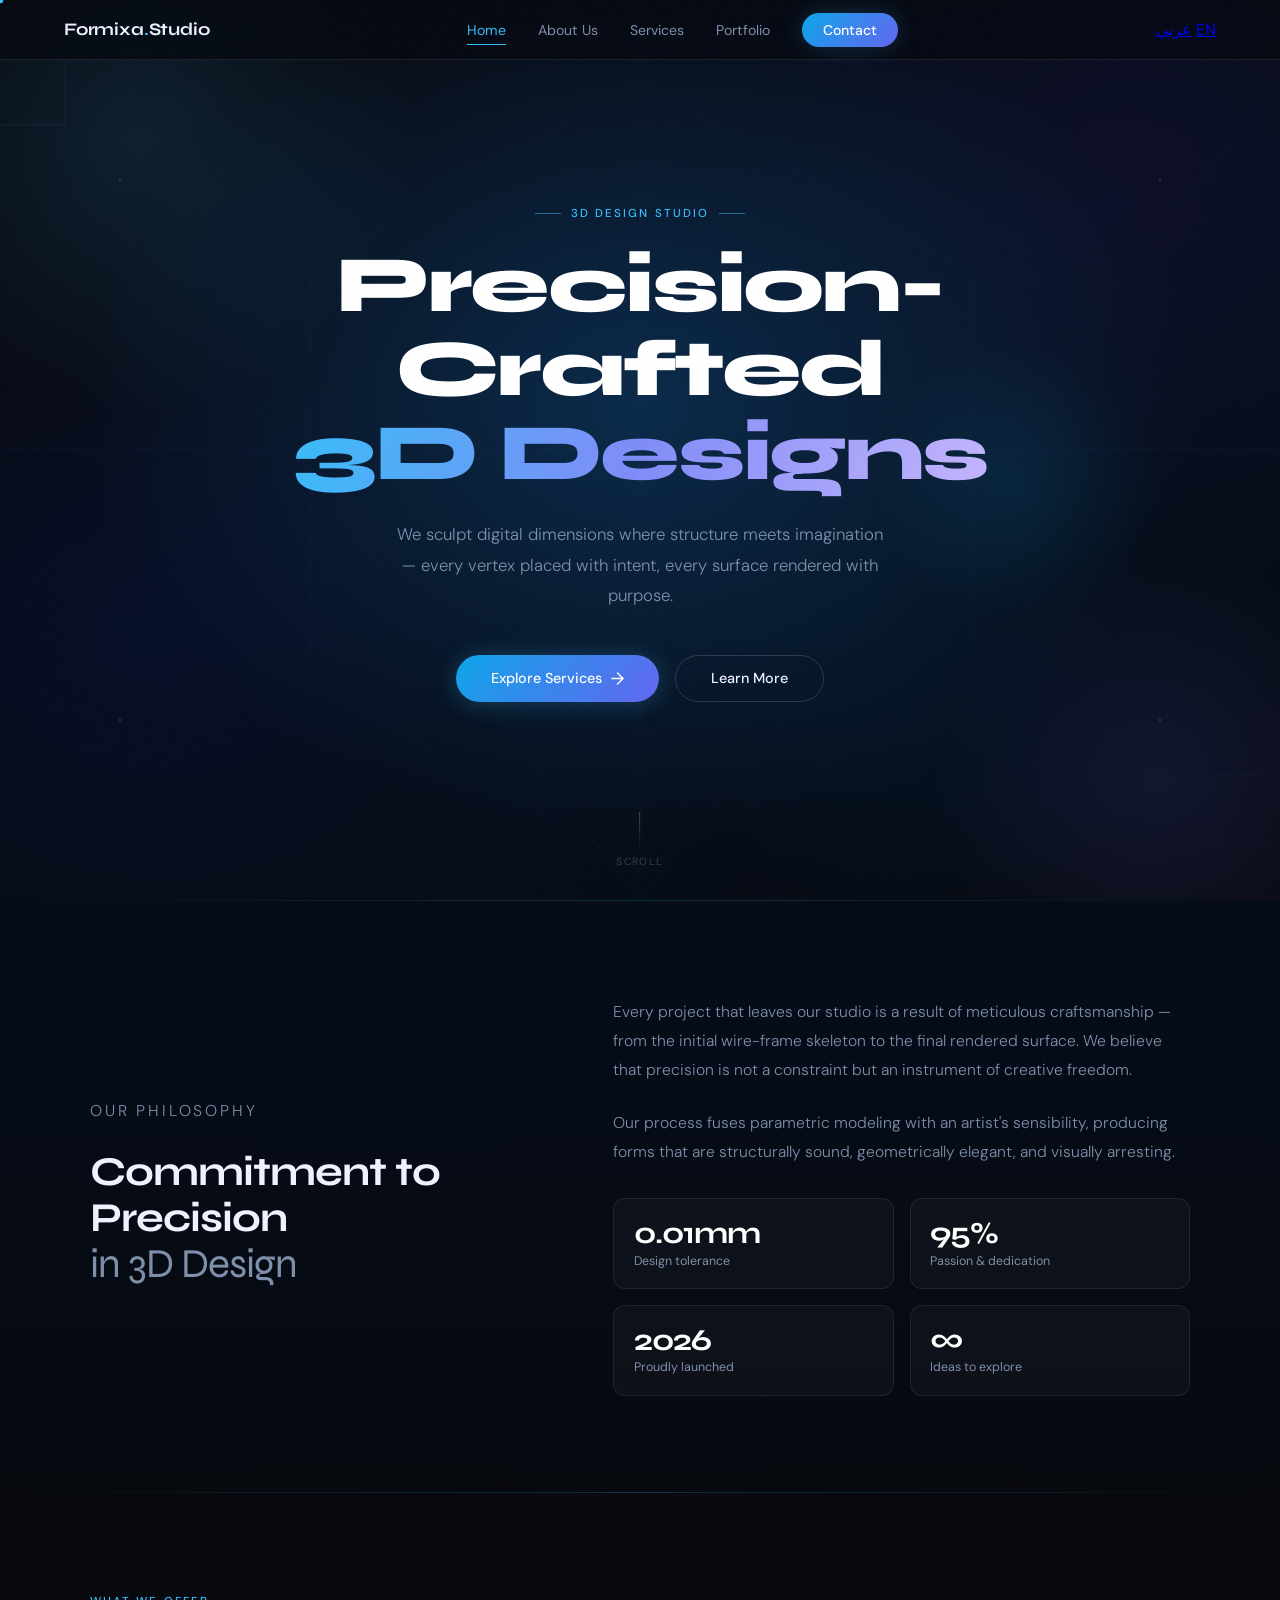
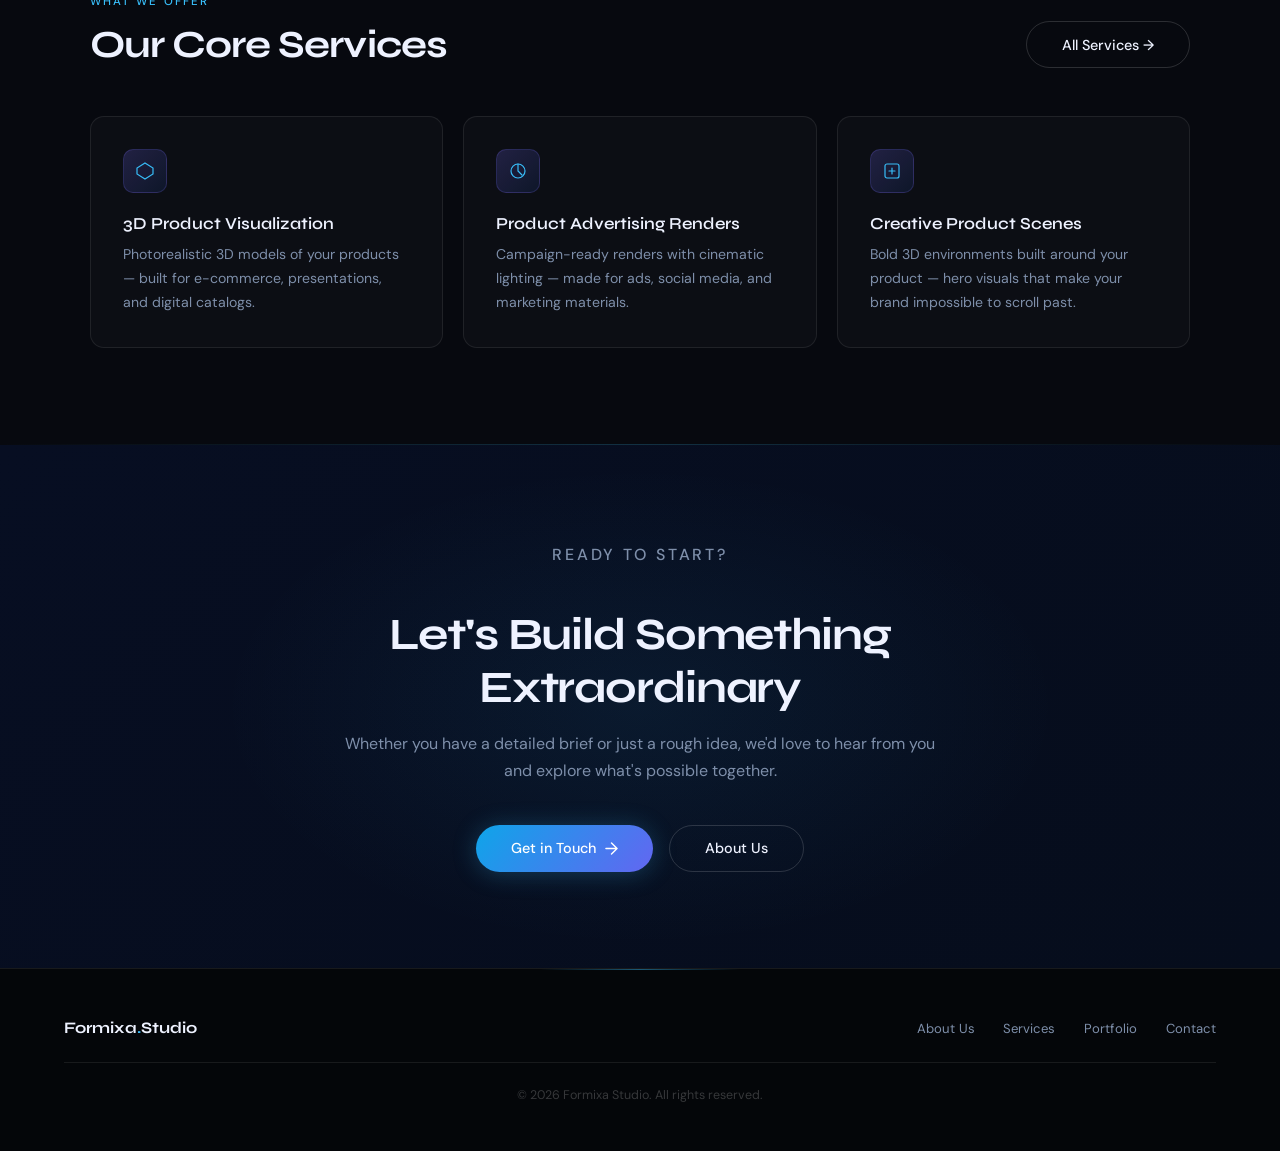
==== commit 28f4f76b: "Add files via upload" ====
--- a/index.html
+++ b/index.html
@@ -307,23 +307,6 @@
   </ul>
   <p class="footer-copy">&copy; 2026 Formixa Studio. All rights reserved.</p>
 </footer>
-
-<script>
-    const h = document.getElementById('hamburger');
-  const n = document.getElementById('navLinks');
-  if (h && n) {
-    h.addEventListener('click', () => {
-      h.classList.toggle('open');
-      n.classList.toggle('open');
-    });
-    n.querySelectorAll('a').forEach(a => {
-      a.addEventListener('click', () => {
-        h.classList.remove('open');
-        n.classList.remove('open');
-      });
-    });
-  }
-</script>
 <script src="animations.js"></script>
 </body>
 </html>
--- a/style.css
+++ b/style.css
@@ -269,11 +269,16 @@
 .delay-4 { transition-delay: 0.4s; }
 .delay-5 { transition-delay: 0.5s; }
 
-/* Legacy */
-.fade-up   { animation: fadeUp 0.8s ease both; }
-.fade-up-1 { animation: fadeUp 0.8s 0.1s ease both; }
-.fade-up-2 { animation: fadeUp 0.8s 0.2s ease both; }
-.fade-up-3 { animation: fadeUp 0.8s 0.3s ease both; }
+/* Legacy — forward fill only so elements don't stay invisible after animation */
+.fade-up   { animation: fadeUp 0.8s ease forwards; }
+.fade-up-1 { animation: fadeUp 0.8s 0.1s ease forwards; }
+.fade-up-2 { animation: fadeUp 0.8s 0.2s ease forwards; }
+.fade-up-3 { animation: fadeUp 0.8s 0.3s ease forwards; }
+
+/* Safety: if JS never fires, don't keep elements invisible forever */
+@media (prefers-reduced-motion: reduce) {
+  .reveal, .reveal-left, .reveal-right, .reveal-scale { opacity: 1 !important; transform: none !important; transition: none !important; }
+}
 
 /* ══ CARD GLOW SWEEP ══ */
 .card-glow { position: relative; overflow: hidden; }
